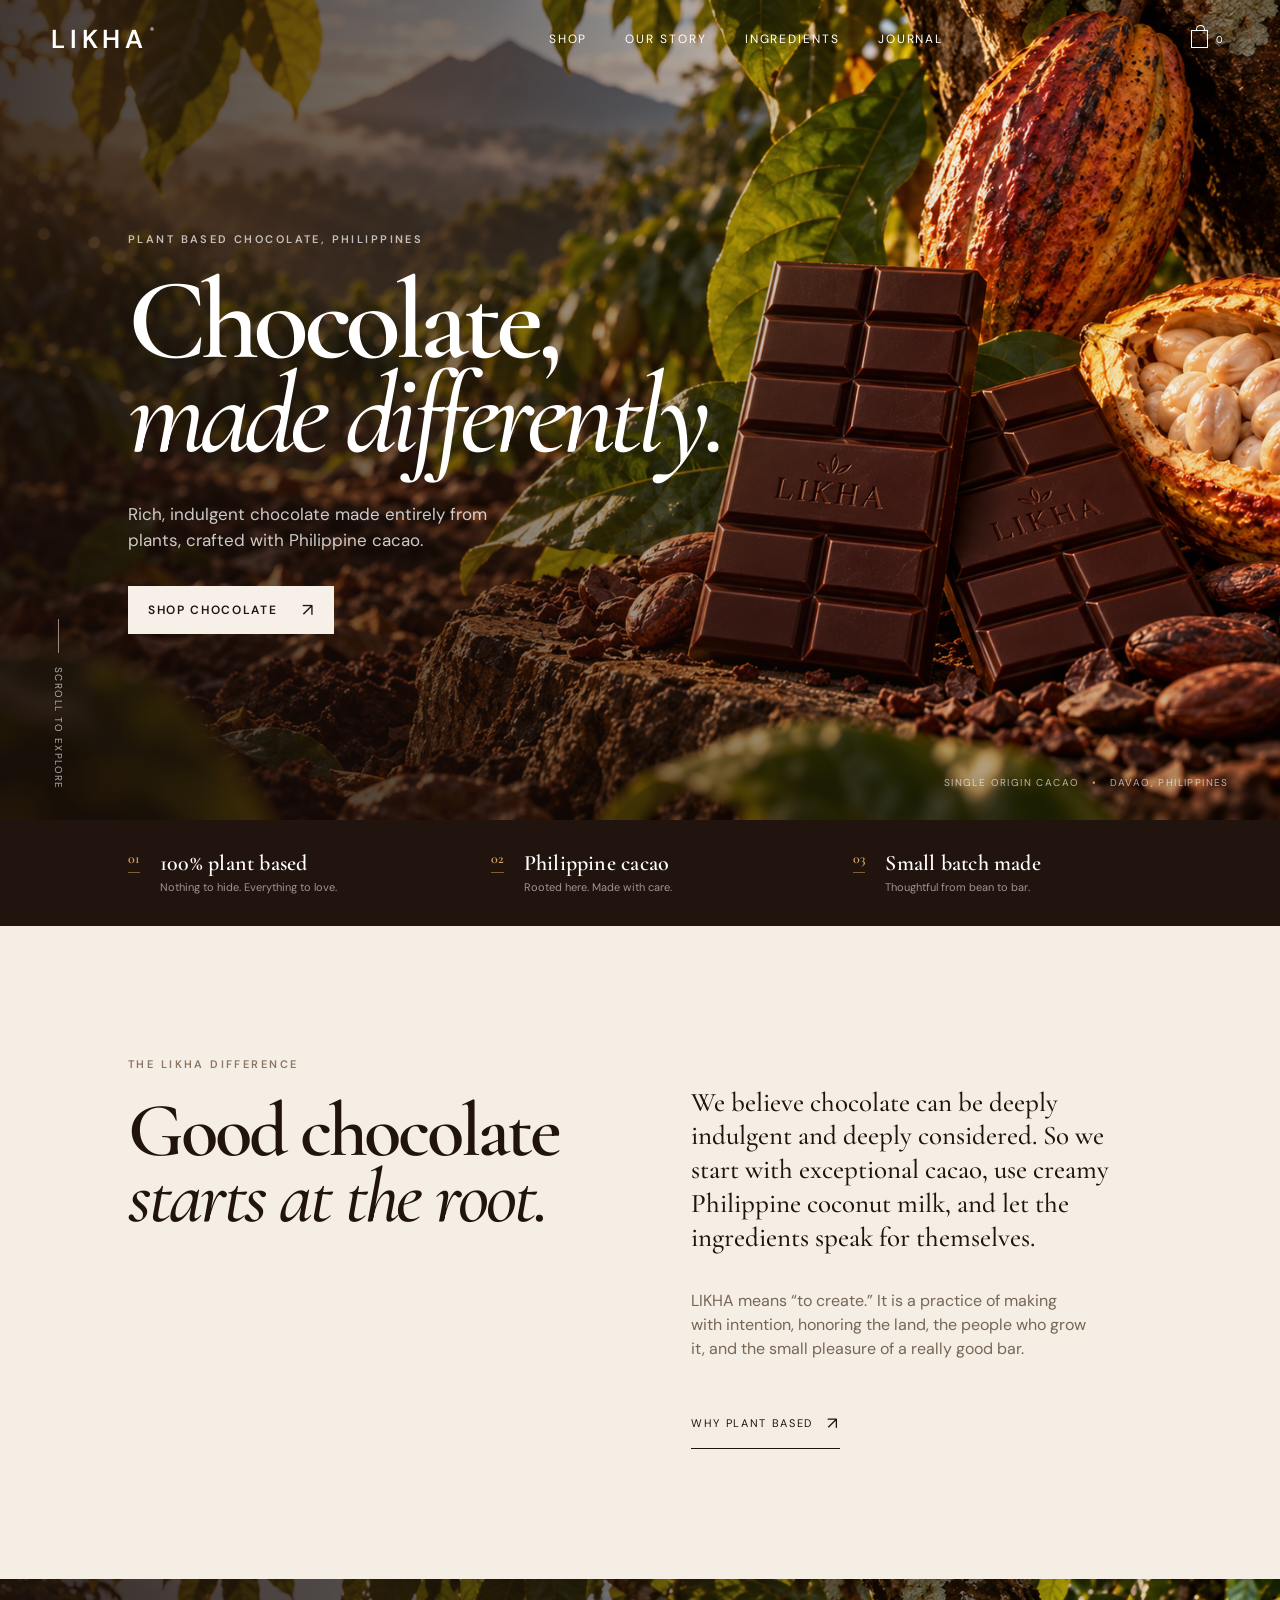
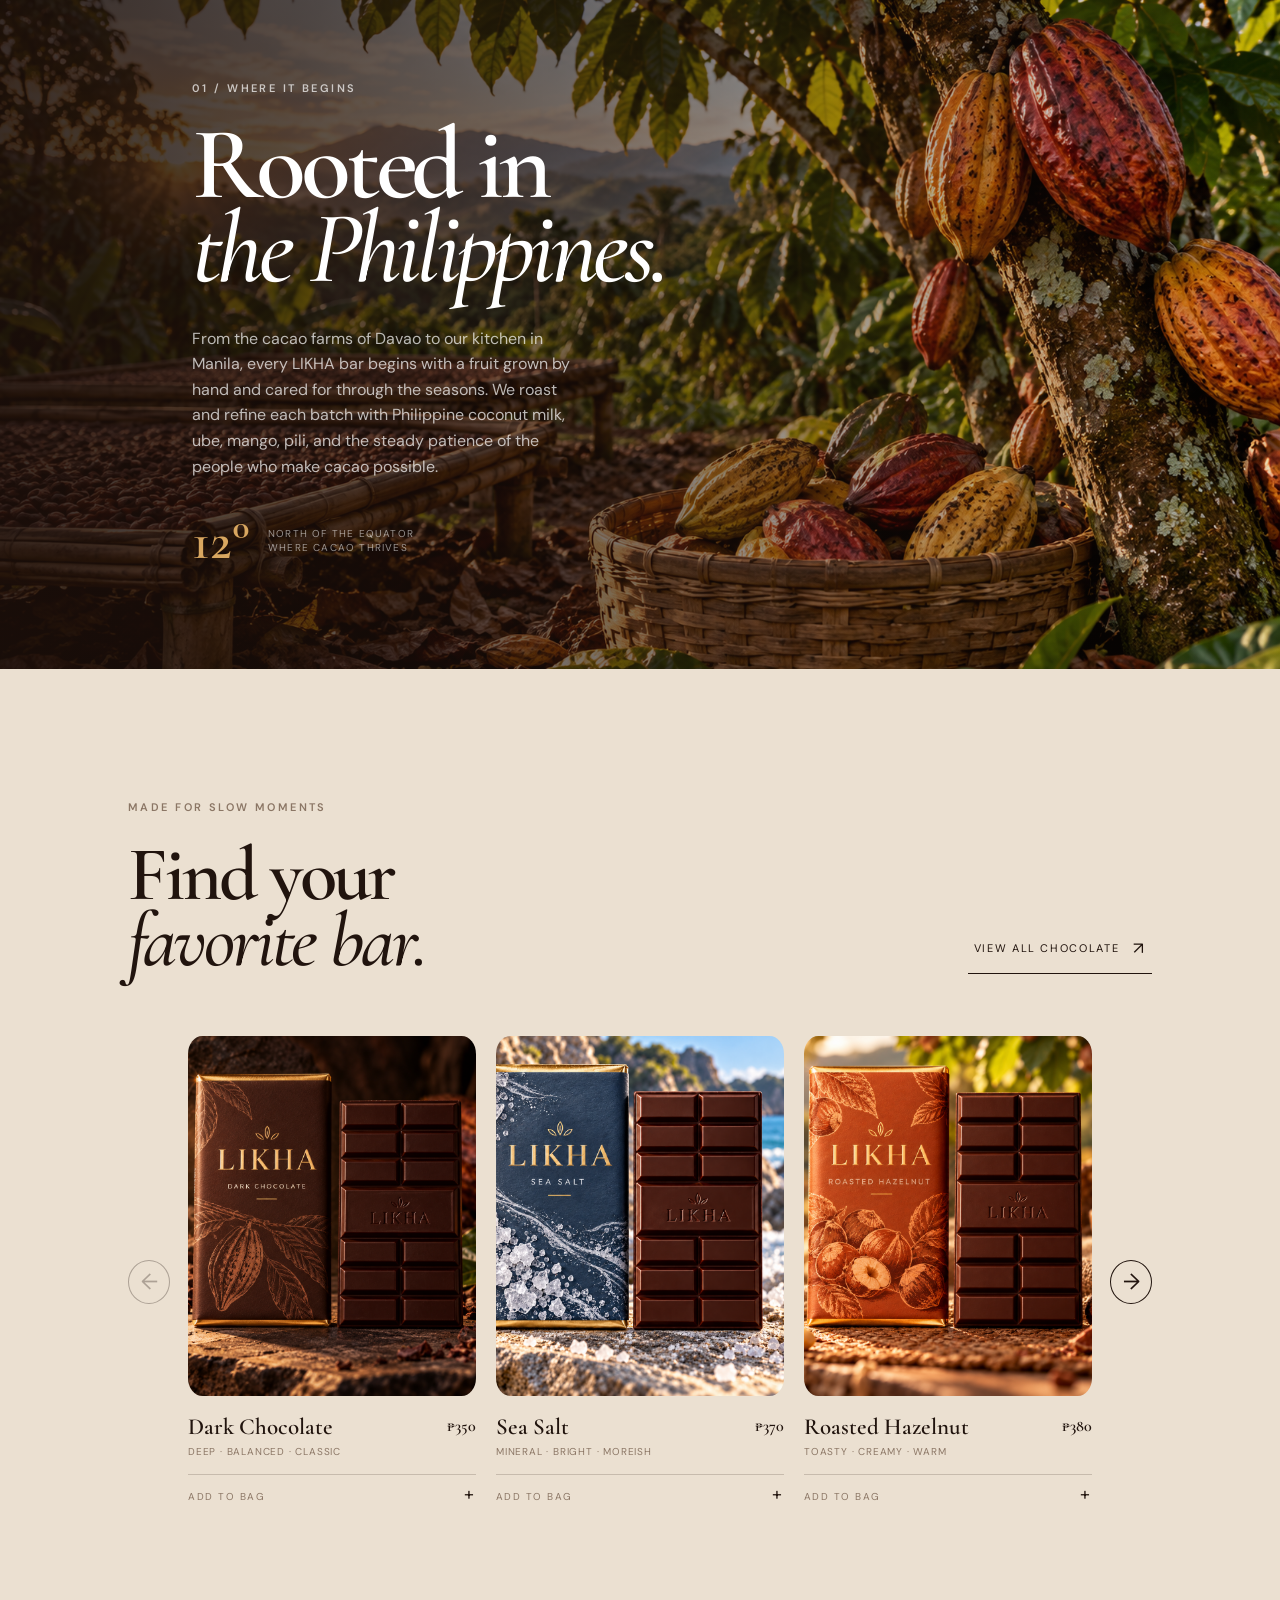
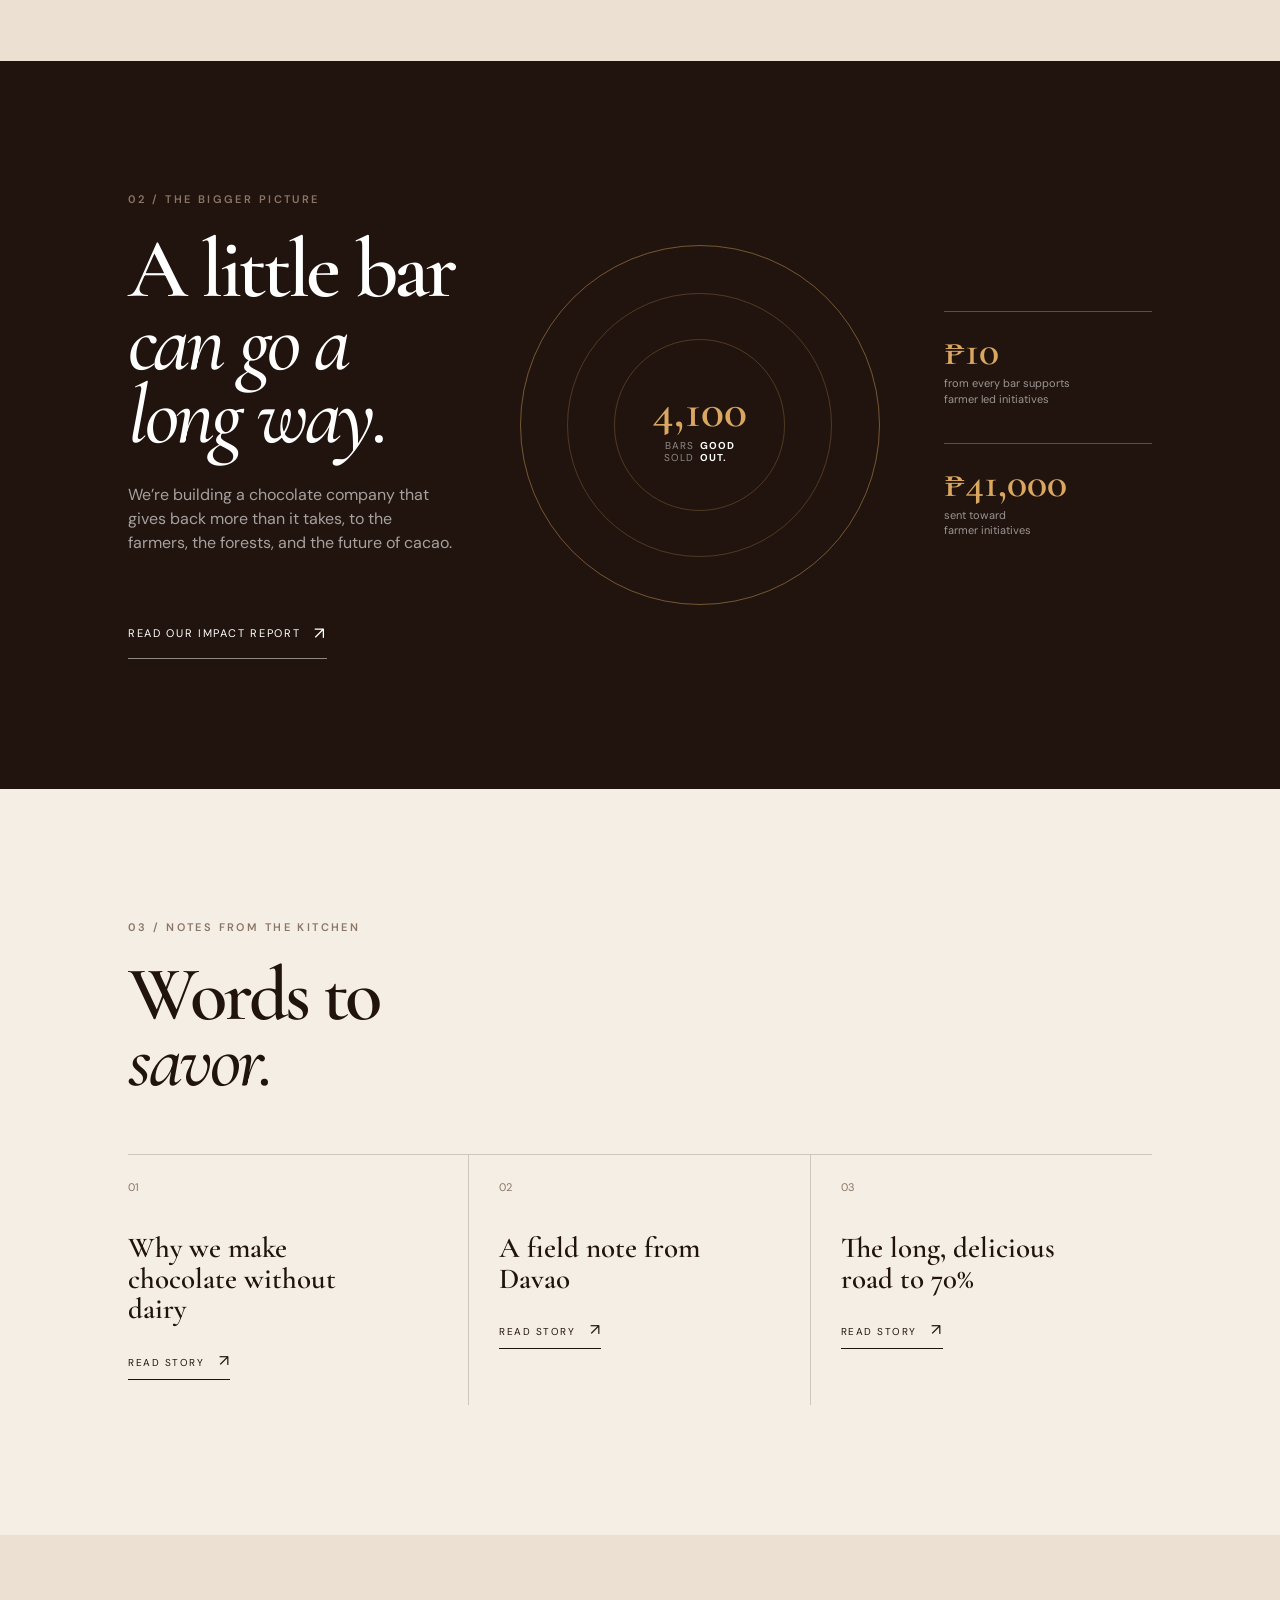
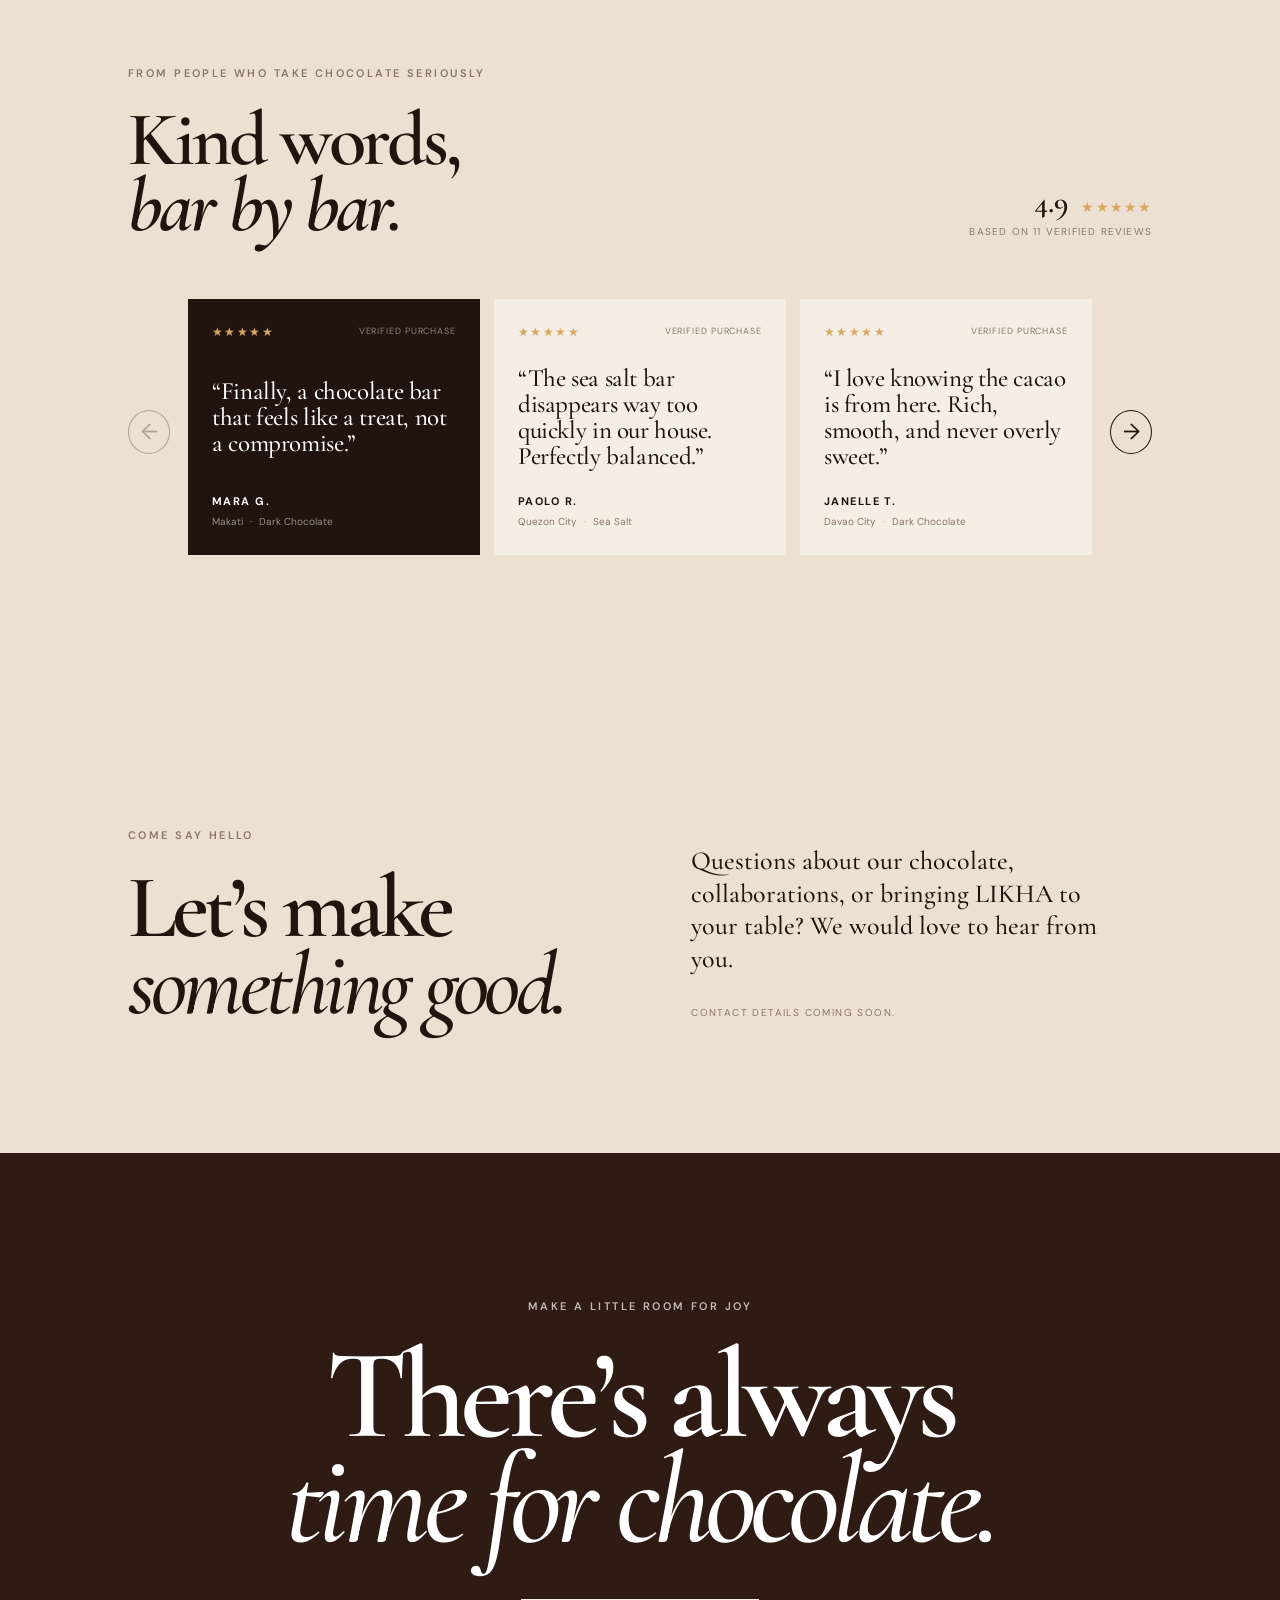
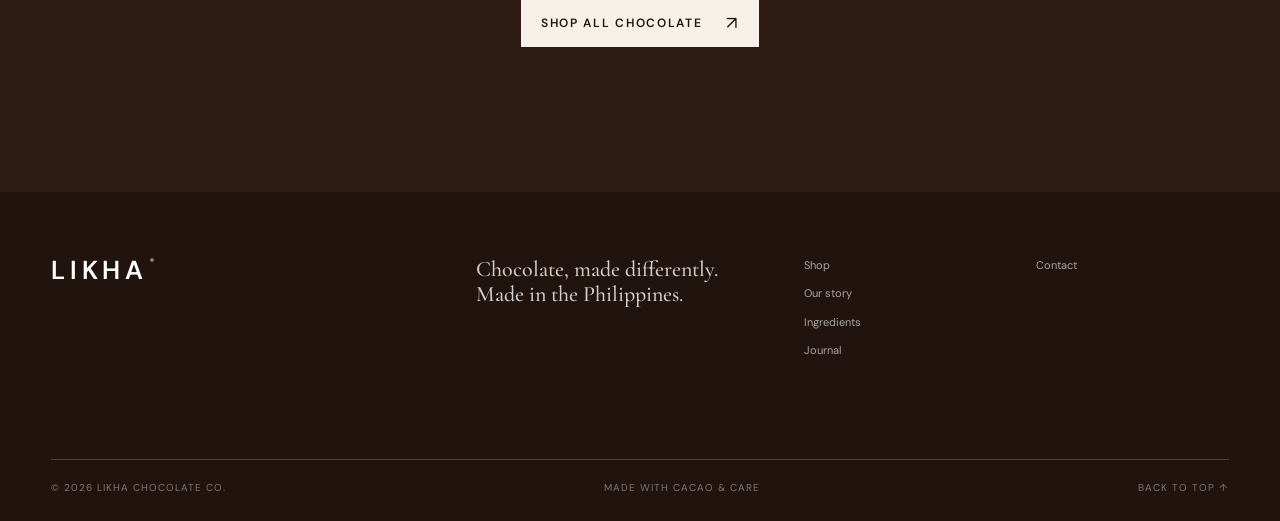
==== index.html @ ca3ab66e "Polish responsive mobile sections" ====
<!doctype html>
<html lang="en">
  <head>
    <meta charset="UTF-8" />
    <meta name="viewport" content="width=device-width, initial-scale=1.0" />
    <meta name="theme-color" content="#1f120d" />
    <meta name="description" content="LIKHA makes plant based chocolate with Philippine cacao." />
    <title>LIKHA, Chocolate made differently.</title>
    <link rel="icon" type="image/svg+xml" href="data:image/svg+xml,%3Csvg xmlns='http://www.w3.org/2000/svg' viewBox='0 0 32 32'%3E%3Crect width='32' height='32' rx='16' fill='%2321140e'/%3E%3Cpath d='M9 9h14v14H9z' fill='%23e4b46d' transform='rotate(45 16 16)'/%3E%3C/svg%3E" />
    <link rel="preconnect" href="https://fonts.googleapis.com" />
    <link rel="preconnect" href="https://fonts.gstatic.com" crossorigin />
    <link href="https://fonts.googleapis.com/css2?family=Cormorant+Garamond:wght@500;600;700&family=DM+Sans:wght@400;500;600&display=swap" rel="stylesheet" />
    <link rel="stylesheet" href="styles.css?v=20261010-origin-flex" />
  </head>
  <body>
    <header class="site-header" id="top">
      <a class="wordmark" href="#top" aria-label="LIKHA home">LIKHA<span>®</span></a>
      <nav class="desktop-nav" aria-label="Primary navigation">
        <a href="#shop">Shop</a>
        <a href="#story">Our Story</a>
        <a href="#ingredients">Ingredients</a>
        <a href="#journal">Journal</a>
      </nav>
      <div class="header-actions">
        <button class="icon-button" aria-label="Open bag" id="bagButton"><span class="bag-icon"></span><small id="bagCount">0</small></button>
        <button class="menu-button" aria-label="Open menu" aria-expanded="false" id="menuButton"><i></i><i></i></button>
      </div>
      <nav class="mobile-nav" id="mobileNav" aria-label="Mobile navigation">
        <a href="#shop">Shop</a><a href="#story">Our Story</a><a href="#ingredients">Ingredients</a><a href="#journal">Journal</a>
      </nav>
    </header>

    <main>
      <section class="hero">
        <div class="hero-image" role="img" aria-label="A Philippine cacao grove with ripe cacao pods, beans, and embossed LIKHA chocolate bars"></div>
        <div class="hero-scrim"></div>
        <div class="hero-content">
          <p class="eyebrow light">Plant based chocolate, Philippines</p>
          <h1>Chocolate,<br /><em>made differently.</em></h1>
          <p class="hero-copy">Rich, indulgent chocolate made entirely from plants, crafted with Philippine cacao.</p>
          <a class="button button-light" href="#shop">Shop chocolate <b>↗</b></a>
        </div>
        <div class="hero-caption">Single origin cacao <span>•</span> Davao, Philippines</div>
        <a class="scroll-cue" href="#values"><span></span> Scroll to explore</a>
      </section>

      <section class="values" id="values">
        <div class="value-item"><span class="value-number">01</span><div><strong>100% plant based</strong><small>Nothing to hide. Everything to love.</small></div></div>
        <div class="value-item"><span class="value-number">02</span><div><strong>Philippine cacao</strong><small>Rooted here. Made with care.</small></div></div>
        <div class="value-item"><span class="value-number">03</span><div><strong>Small batch made</strong><small>Thoughtful from bean to bar.</small></div></div>
      </section>

      <section class="story section-pad" id="story">
        <div class="story-intro">
          <p class="eyebrow">The LIKHA difference</p>
          <h2><span class="headline-line">Good chocolate</span><br /><em>starts at the<br class="mobile-break" /> root.</em></h2>
        </div>
        <div class="story-body">
          <p class="large-copy">We believe chocolate can be deeply indulgent and deeply considered. So we start with exceptional cacao, use creamy Philippine coconut milk, and let the ingredients speak for themselves.</p>
          <p>LIKHA means “to create.” It is a practice of making with intention, honoring the land, the people who grow it, and the small pleasure of a really good bar.</p>
          <a class="text-link" href="plant-based.html">Why plant based <span>↗</span></a>
        </div>
      </section>

      <section class="origin" id="ingredients">
        <div class="origin-image" role="img" aria-label="Cacao trees, ripe pods, drying beans, and woven harvest baskets in a Philippine farm"></div>
        <div class="origin-copy">
          <p class="eyebrow light">01 / Where it begins</p>
          <h2><span class="origin-line">Rooted in</span><span class="origin-line"><em>the Philippines.</em></span></h2>
          <p>From the cacao farms of Davao to our kitchen in Manila, every LIKHA bar begins with a fruit grown by hand and cared for through the seasons. We roast and refine each batch with Philippine coconut milk, ube, mango, pili, and the steady patience of the people who make cacao possible.</p>
          <div class="origin-stat"><strong>12°</strong><span>north of the equator<br />where cacao thrives</span></div>
        </div>
      </section>

      <section class="shop section-pad" id="shop">
        <div class="section-heading"><div><p class="eyebrow">Made for slow moments</p><h2>Find your<br /><em>favorite bar.</em></h2></div><button class="text-link view-all-button" id="viewAllChocolate" type="button" aria-expanded="false">View all chocolate <span>↗</span></button></div>
        <div class="product-carousel"><button class="product-arrow product-prev" aria-label="Previous chocolate products">←</button><div class="product-window"><div class="products">
          <article class="product-card" data-name="Dark Chocolate">
            <div class="product-art art-dark"><span>70%</span><i></i></div><div class="product-meta"><div><h3>Dark Chocolate</h3><p>Deep · Balanced · Classic</p></div><strong>₱350</strong></div><button class="add-button">Add to bag <span>+</span></button>
          </article>
          <article class="product-card" data-name="Sea Salt">
            <div class="product-art art-salt"><span>70%</span><i></i></div><div class="product-meta"><div><h3>Sea Salt</h3><p>Mineral · Bright · Moreish</p></div><strong>₱370</strong></div><button class="add-button">Add to bag <span>+</span></button>
          </article>
          <article class="product-card" data-name="Roasted Hazelnut">
            <div class="product-art art-hazelnut"><span>55%</span><i></i></div><div class="product-meta"><div><h3>Roasted Hazelnut</h3><p>Toasty · Creamy · Warm</p></div><strong>₱380</strong></div><button class="add-button">Add to bag <span>+</span></button>
          </article>
          <article class="product-card" data-name="Calamansi">
            <div class="product-art art-calamansi"><span>60%</span><i></i></div><div class="product-meta"><div><h3>Calamansi</h3><p>Citrus · Fragrant · Bright</p></div><strong>₱360</strong></div><button class="add-button">Add to bag <span>+</span></button>
          </article>
          <article class="product-card" data-name="Ube">
            <div class="product-art art-ube"><span>55%</span><i></i></div><div class="product-meta"><div><h3>Ube</h3><p>Velvety · Toasty · Floral</p></div><strong>₱390</strong></div><button class="add-button">Add to bag <span>+</span></button>
          </article>
          <article class="product-card" data-name="Mango">
            <div class="product-art art-mango"><span>55%</span><i></i></div><div class="product-meta"><div><h3>Mango</h3><p>Sunlit · Creamy · Tropical</p></div><strong>₱380</strong></div><button class="add-button">Add to bag <span>+</span></button>
          </article>
          <article class="product-card" data-name="Pili Coconut Milk">
            <div class="product-art art-pili"><span>60%</span><i></i></div><div class="product-meta"><div><h3>Pili Coconut Milk</h3><p>Nutty · Silky · Deep</p></div><strong>₱390</strong></div><button class="add-button">Add to bag <span>+</span></button>
          </article>
          <article class="product-card" data-name="Barako">
            <div class="product-art art-barako"><span>60%</span><i></i></div><div class="product-meta"><div><h3>Barako</h3><p>Bold · Roasted · Aromatic</p></div><strong>₱400</strong></div><button class="add-button">Add to bag <span>+</span></button>
          </article>
            <article class="product-card gift-card" data-name="LIKHA Gift Box">
            <div class="product-art art-gift-box"><span>5 bars</span><i></i></div><div class="product-meta"><div><h3>LIKHA Gift Box</h3><p>All five flavors · Gift ready</p></div><strong>₱1,750</strong></div><button class="add-button">Add to bag <span>+</span></button>
          </article>
        </div></div><button class="product-arrow product-next" aria-label="Next chocolate products">→</button></div>
      </section>

      <section class="impact section-pad">
        <div class="impact-copy"><p class="eyebrow">02 / The bigger picture</p><h2>A little bar<br /><em>can go a long way.</em></h2><p>We’re building a chocolate company that gives back more than it takes, to the farmers, the forests, and the future of cacao.</p><a class="text-link" href="impact.html">Read our impact report <span>↗</span></a></div>
        <div class="impact-ring"><div class="ring-inner"><strong data-bars-sold>0</strong><span>bars<br />sold</span><b>good<br />out.</b></div></div>
        <div class="impact-notes"><div><strong>₱10</strong><span>from every bar supports<br />farmer led initiatives</span></div><div><strong data-farmer-impact>₱0</strong><span>sent toward<br />farmer initiatives</span></div></div>
      </section>

      <section class="journal section-pad" id="journal">
        <div class="section-heading"><div><p class="eyebrow">03 / Notes from the kitchen</p><h2>Words to<br /><em>savor.</em></h2></div></div>
        <div class="journal-carousel"><button class="journal-arrow journal-prev" id="journalPrev" aria-label="Previous journal stories">←</button><div class="journal-window"><div class="journal-grid"><article><p class="journal-number">01</p><h3>Why we make chocolate without dairy</h3><a href="#journal" class="journal-link" data-story="dairy">Read story <span>↗</span></a></article><article><p class="journal-number">02</p><h3>A field note from Davao</h3><a href="#journal" class="journal-link" data-story="davao">Read story <span>↗</span></a></article><article><p class="journal-number">03</p><h3>The long, delicious road to 70%</h3><a href="#journal" class="journal-link" data-story="cacao">Read story <span>↗</span></a></article></div></div><button class="journal-arrow journal-next" id="journalNext" aria-label="Next journal stories">→</button></div>
      </section>

      <section class="reviews section-pad" id="reviews"><div class="reviews-heading"><div><p class="eyebrow">From people who take chocolate seriously</p><h2>Kind words,<br /><em>bar by bar.</em></h2></div><div class="review-summary"><strong>4.9 <span>★★★★★</span></strong><small>Based on 11 verified reviews</small></div></div><div class="review-carousel"><button class="review-arrow review-prev" aria-label="Previous customer reviews">←</button><div class="review-window"><div class="review-grid">
        <article class="review-card featured"><div class="review-top"><span class="review-stars">★★★★★</span><span class="review-verified">Verified purchase</span></div><blockquote>“Finally, a chocolate bar that feels like a treat, not a compromise.”</blockquote><div class="review-info"><strong>Mara G.</strong><span>Makati <i>·</i> Dark Chocolate</span></div></article>
        <article class="review-card"><div class="review-top"><span class="review-stars">★★★★★</span><span class="review-verified">Verified purchase</span></div><blockquote>“The sea salt bar disappears way too quickly in our house. Perfectly balanced.”</blockquote><div class="review-info"><strong>Paolo R.</strong><span>Quezon City <i>·</i> Sea Salt</span></div></article>
        <article class="review-card"><div class="review-top"><span class="review-stars">★★★★★</span><span class="review-verified">Verified purchase</span></div><blockquote>“I love knowing the cacao is from here. Rich, smooth, and never overly sweet.”</blockquote><div class="review-info"><strong>Janelle T.</strong><span>Davao City <i>·</i> Dark Chocolate</span></div></article>
        <article class="review-card"><div class="review-top"><span class="review-stars">★★★★★</span><span class="review-verified">Verified purchase</span></div><blockquote>“The calamansi is such a bright surprise. It tastes like the Philippines in one bite.”</blockquote><div class="review-info"><strong>Bea L.</strong><span>Cebu City <i>·</i> Calamansi</span></div></article>
        <article class="review-card"><div class="review-top"><span class="review-stars">★★★★★</span><span class="review-verified">Verified purchase</span></div><blockquote>“My go-to afternoon square. It has the depth of dark chocolate without the bitterness.”</blockquote><div class="review-info"><strong>Anton V.</strong><span>Pasig <i>·</i> Roasted Hazelnut</span></div></article>
        <article class="review-card"><div class="review-top"><span class="review-stars">★★★★★</span><span class="review-verified">Verified purchase</span></div><blockquote>“Beautiful packaging, thoughtful ingredients, and genuinely excellent chocolate.”</blockquote><div class="review-info"><strong>Sam C.</strong><span>Taguig <i>·</i> Sea Salt</span></div></article>
        <article class="review-card"><div class="review-top"><span class="review-stars">★★★★★</span><span class="review-verified">Verified purchase</span></div><blockquote>“I bought a box for gifts and kept three bars for myself. No regrets.”</blockquote><div class="review-info"><strong>Bianca M.</strong><span>Manila <i>·</i> Calamansi</span></div></article>
        <article class="review-card"><div class="review-top"><span class="review-stars">★★★★★</span><span class="review-verified">Verified purchase</span></div><blockquote>“The hazelnut bar is creamy and toasty in exactly the right way. A new favorite.”</blockquote><div class="review-info"><strong>Rafael D.</strong><span>Alabang <i>·</i> Roasted Hazelnut</span></div></article>
        <article class="review-card"><div class="review-top"><span class="review-stars">★★★★★</span><span class="review-verified">Verified purchase</span></div><blockquote>“You can taste the quality from the first snap. LIKHA makes plant based feel luxurious.”</blockquote><div class="review-info"><strong>Nicole F.</strong><span>San Juan <i>·</i> Dark Chocolate</span></div></article>
        <article class="review-card"><div class="review-top"><span class="review-stars">★★★★★</span><span class="review-verified">Verified purchase</span></div><blockquote>“A thoughtful local brand with a bar I’m happy to bring to every dinner.”</blockquote><div class="review-info"><strong>Carlo E.</strong><span>Pasay <i>·</i> Sea Salt</span></div></article>
        <article class="review-card"><div class="review-top"><span class="review-stars">★★★★★</span><span class="review-verified">Verified purchase</span></div><blockquote>“Bright, not sugary, and beautifully made. The calamansi bar is magic.”</blockquote><div class="review-info"><strong>Isla K.</strong><span>Antipolo <i>·</i> Calamansi</span></div></article>
      </div></div><button class="review-arrow review-next" aria-label="Next customer reviews">→</button></div></section>
      <section class="contact section-pad" id="contact"><div class="contact-copy"><p class="eyebrow">Come say hello</p><h2>Let’s make<br /><em>something good.</em></h2></div><div class="contact-body"><p>Questions about our chocolate, collaborations, or bringing LIKHA to your table? We would love to hear from you.</p><span class="contact-note">Contact details coming soon.</span></div></section>
      <section class="final-cta"><p class="eyebrow light">Make a little room for joy</p><h2>There’s always<br /><em>time for chocolate.</em></h2><a class="button button-light" href="#shop">Shop all chocolate <b>↗</b></a></section>
    </main>

    <footer class="site-footer"><div class="footer-top"><a class="wordmark" href="#top">LIKHA<span>®</span></a><p>Chocolate, made differently.<br />Made in the Philippines.</p><div class="footer-links"><a href="#shop">Shop</a><a href="#story">Our story</a><a href="#ingredients">Ingredients</a><a href="#journal">Journal</a></div><div class="footer-links"><a href="#contact">Contact</a></div></div><div class="footer-bottom"><span>© <span id="year"></span> LIKHA Chocolate Co.</span><span>Made with cacao & care</span><a href="#top">Back to top ↑</a></div></footer>
    <dialog class="product-dialog" id="productDialog" aria-labelledby="dialogTitle">
      <button class="dialog-close" id="dialogClose" type="button" aria-label="Close product details">×</button>
      <div class="dialog-layout">
        <div class="dialog-image" id="dialogImage" aria-label="Product photograph"></div>
        <div class="dialog-copy">
          <p class="eyebrow" id="dialogEyebrow">Made in the Philippines</p>
          <h2 id="dialogTitle">Dark Chocolate</h2>
          <p class="dialog-description" id="dialogDescription"></p>
          <div class="dialog-facts">
            <div><span>Ingredients</span><strong id="dialogIngredients"></strong></div>
            <div><span>Sourced from</span><strong id="dialogSource"></strong></div>
            <div><span>Format</span><strong id="dialogFormat"></strong></div>
          </div>
          <div class="dialog-story"><p class="eyebrow">The story in this bar</p><p id="dialogStory"></p></div>
          <p class="dialog-note" id="dialogNote"></p>
          <div class="dialog-actions"><strong id="dialogPrice"></strong><button class="button button-dark dialog-add" id="dialogAdd" type="button">Add to bag <b>+</b></button></div>
        </div>
      </div>
    </dialog>
    <dialog class="gift-dialog" id="giftDialog" aria-labelledby="giftDialogTitle">
      <button class="dialog-close" id="giftDialogClose" type="button" aria-label="Close gift box selection">×</button>
      <div class="gift-dialog-copy">
        <p class="eyebrow">Make it yours</p>
        <h2 id="giftDialogTitle">Choose your five flavours.</h2>
        <p class="gift-dialog-intro">Build a gift box that feels personal. Pick any five bars from the collection. Repeats are welcome.</p>
        <div class="flavour-picks" id="flavourPicks">
          <label><span>Bar 1</span><select aria-label="Gift box bar 1"></select></label>
          <label><span>Bar 2</span><select aria-label="Gift box bar 2"></select></label>
          <label><span>Bar 3</span><select aria-label="Gift box bar 3"></select></label>
          <label><span>Bar 4</span><select aria-label="Gift box bar 4"></select></label>
          <label><span>Bar 5</span><select aria-label="Gift box bar 5"></select></label>
        </div>
        <div class="gift-dialog-actions"><strong>₱1,750</strong><button class="button button-dark" id="giftDialogAdd" type="button">Add box to bag <b>+</b></button></div>
      </div>
    </dialog>
    <dialog class="journal-dialog" id="journalDialog" aria-labelledby="journalDialogTitle">
      <button class="dialog-close" id="journalDialogClose" type="button" aria-label="Close journal story">×</button>
      <div class="journal-dialog-copy">
        <p class="eyebrow">Notes from the kitchen</p>
        <h2 id="journalDialogTitle"></h2>
        <p id="journalDialogBody"></p>
      </div>
    </dialog>
    <dialog class="cart-dialog" id="cartDialog" aria-labelledby="cartDialogTitle">
      <button class="dialog-close" id="cartDialogClose" type="button" aria-label="Close shopping bag">×</button>
      <div class="cart-dialog-copy">
        <p class="eyebrow">Your selections</p>
        <h2 id="cartDialogTitle">Your collection.</h2>
        <div class="cart-items" id="cartItems"></div>
        <div class="cart-empty" id="cartEmpty">Your bag is waiting for chocolate.</div>
        <div class="cart-summary"><span>Items</span><strong id="cartSubtotal">₱0</strong></div>
        <button class="button button-dark cart-checkout" id="cartCheckout" type="button">Checkout <b>↗</b></button>
      </div>
    </dialog>
    <div class="toast" id="toast" role="status" aria-live="polite"></div>
    <script src="script.js?v=20261010-journal"></script>
    <script src="impact-counter.js"></script>
  </body>
</html>
---- styles.css ----
@import url('https://fonts.googleapis.com/css2?family=Cormorant+Garamond:wght@500;600;700&family=DM+Sans:wght@400;500;600&display=swap');
:root{--cacao:#21140e;--cacao-2:#2e1b13;--cream:#f4eee5;--paper:#ebe0d1;--ink:#21140e;--muted:#8b7665;--gold:#d9a760;--line:rgba(33,20,14,.18);--serif:'Cormorant Garamond',Georgia,serif;--sans:'DM Sans',Arial,sans-serif}*{box-sizing:border-box}html{scroll-behavior:smooth}body{margin:0;background:var(--cream);color:var(--ink);font-family:var(--sans);font-size:16px;line-height:1.5}a{color:inherit;text-decoration:none}button{font:inherit;color:inherit;border:0;background:none;cursor:pointer} .site-header{height:78px;position:absolute;z-index:5;top:0;left:0;width:100%;padding:0 4vw;display:flex;align-items:center;justify-content:space-between;color:#fff}.wordmark{font:600 26px/1 var(--sans);letter-spacing:.18em}.wordmark span{font-size:8px;vertical-align:top;margin-left:2px;letter-spacing:0}.desktop-nav{display:flex;gap:38px;margin-left:12vw;font-size:12px;text-transform:uppercase;letter-spacing:.16em}.desktop-nav a,.footer-links a{transition:opacity .2s}.desktop-nav a:hover,.footer-links a:hover{opacity:.55}.header-actions{display:flex;align-items:center;gap:22px}.icon-button{display:flex;align-items:center;gap:8px;color:#fff}.bag-icon{width:17px;height:18px;border:1px solid currentColor;display:inline-block;position:relative}.bag-icon:before{content:'';position:absolute;width:7px;height:5px;border:1px solid currentColor;border-bottom:0;border-radius:6px 6px 0 0;top:-6px;left:4px}.icon-button small{font-size:10px}.menu-button,.mobile-nav{display:none}.hero{height:min(820px,100vh);min-height:680px;position:relative;display:flex;align-items:center;color:#fff;overflow:hidden}.hero-image,.origin-image{position:absolute;inset:0;background-image:url('./assets/likha-hero.png');background-size:cover;background-position:center}.hero-scrim{position:absolute;inset:0;background:linear-gradient(90deg,rgba(24,13,9,.82) 0%,rgba(24,13,9,.55) 38%,rgba(24,13,9,.05) 75%),linear-gradient(0deg,rgba(16,7,4,.35),transparent 30%)}.hero-content{position:relative;margin-left:10vw;margin-top:5vh;max-width:620px}.eyebrow{font-size:11px;text-transform:uppercase;letter-spacing:.22em;font-weight:600;color:var(--muted);margin:0 0 26px}.eyebrow.light{color:rgba(255,255,255,.7)}.eyebrow span{display:inline-block;width:26px;border-top:1px solid currentColor;margin:0 10px 3px}.hero h1,.origin h2,.final-cta h2{font:600 clamp(72px,9vw,142px)/.82 var(--serif);letter-spacing:-.05em;margin:0}.hero h1 em,.origin h2 em,.story h2 em,.shop h2 em,.impact h2 em,.journal h2 em,.final-cta h2 em{font-weight:500}.hero-copy{font-size:17px;max-width:365px;color:rgba(255,255,255,.78);margin:38px 0 32px;line-height:1.55}.button{display:inline-flex;align-items:center;gap:24px;padding:15px 20px;font-size:12px;font-weight:600;text-transform:uppercase;letter-spacing:.14em;transition:transform .2s,background .2s}.button:hover{transform:translateY(-2px)}.button b{font-size:18px;font-weight:400;line-height:0}.button-light{background:#f7f0e8;color:var(--ink)}.hero-caption,.scroll-cue{position:absolute;bottom:30px;font-size:10px;text-transform:uppercase;letter-spacing:.14em;color:rgba(255,255,255,.65)}.hero-caption{right:4vw}.hero-caption span{margin:0 8px;color:var(--gold)}.scroll-cue{left:4vw;writing-mode:vertical-rl;display:flex;gap:14px;align-items:center}.scroll-cue span{height:34px;border-left:1px solid rgba(255,255,255,.5)}.values{background:var(--cacao);color:#fff;display:grid;grid-template-columns:repeat(3,1fr);padding:30px 10vw;gap:5vw}.value-item{display:flex;gap:20px;align-items:flex-start}.value-number{font:600 14px var(--serif);color:var(--gold);border-bottom:1px solid rgba(217,167,96,.5);padding-bottom:5px}.value-item strong{display:block;font:600 22px var(--serif);letter-spacing:.01em}.value-item small{display:block;font-size:11px;color:rgba(255,255,255,.55);margin-top:3px}.section-pad{padding:130px 10vw}.story{display:grid;grid-template-columns:1fr 1fr;gap:8vw}.story h2,.shop h2,.impact h2,.journal h2{font:600 clamp(56px,6vw,94px)/.86 var(--serif);letter-spacing:-.04em;margin:0}.story-body{max-width:490px;padding-top:30px}.large-copy{font:500 27px/1.25 var(--serif);margin:0 0 35px}.story-body>p:not(.large-copy){color:#786655;max-width:400px}.text-link{display:inline-flex;align-items:center;gap:14px;border-bottom:1px solid var(--ink);padding-bottom:7px;font-size:11px;text-transform:uppercase;letter-spacing:.15em;margin-top:28px}.text-link span{font-size:17px;line-height:0}.origin{height:690px;position:relative;color:#fff;display:flex;align-items:center}.origin-image{background-position:center 55%;}.origin:after{content:'';position:absolute;inset:0;background:linear-gradient(90deg,rgba(28,15,10,.87) 0%,rgba(28,15,10,.58) 48%,rgba(28,15,10,.08) 100%)}.origin-copy{position:relative;z-index:1;margin-left:15vw;max-width:475px}.origin h2{font-size:clamp(70px,8vw,122px)}.origin-copy>p:not(.eyebrow){color:rgba(255,255,255,.7);font-size:16px;line-height:1.6;margin:35px 0;max-width:390px}.origin-stat{display:flex;gap:18px;align-items:center}.origin-stat strong{font:600 54px var(--serif);color:var(--gold);line-height:1}.origin-stat span{font-size:10px;line-height:1.4;text-transform:uppercase;letter-spacing:.12em;color:rgba(255,255,255,.55)}.shop{background:var(--paper)}.section-heading{display:flex;justify-content:space-between;align-items:flex-end;margin-bottom:60px}.products{display:grid;grid-template-columns:repeat(4,1fr);gap:20px}.product-art{height:365px;position:relative;display:flex;align-items:center;justify-content:center;overflow:hidden}.product-art:before{content:'';width:66%;height:52%;background:linear-gradient(135deg,#3a1d12,#140b08);box-shadow:0 24px 35px rgba(26,12,6,.35);transform:rotate(-12deg);position:absolute;transition:transform .5s}.product-card:hover .product-art:before{transform:rotate(-7deg) scale(1.04)}.product-art:after{content:'LIKHA';position:absolute;font:600 18px var(--sans);letter-spacing:.18em;transform:rotate(-12deg);color:#d7a35b}.product-art span{position:absolute;z-index:1;color:#d7a35b;font:500 13px var(--sans);letter-spacing:.1em;transform:rotate(-12deg) translateY(22px)}.product-art i{position:absolute;width:80%;height:75%;border:1px solid rgba(255,255,255,.08);transform:rotate(24deg);border-radius:50%}.art-dark{background:#d4bda1}.art-salt{background:#c8c0b1}.art-salt:before{background:linear-gradient(135deg,#51301c,#1d100b)}.art-hazelnut{background:#b9865d}.art-hazelnut:before{background:linear-gradient(135deg,#5b321c,#1f100b)}.art-calamansi{background:#c2a15e}.art-calamansi:before{background:linear-gradient(135deg,#59301a,#21100b)}.product-meta{display:flex;justify-content:space-between;gap:12px;padding:17px 0 12px;border-bottom:1px solid var(--line)}.product-meta h3{font:600 23px var(--serif);margin:0}.product-meta p{font-size:10px;color:var(--muted);text-transform:uppercase;letter-spacing:.08em;margin:3px 0}.product-meta>strong{font:600 16px var(--serif);padding-top:3px}.add-button{width:100%;text-align:left;font-size:10px;text-transform:uppercase;letter-spacing:.15em;padding:14px 0;color:var(--muted);display:flex;justify-content:space-between}.add-button span{font-size:18px;line-height:10px;color:var(--ink)}.impact{background:var(--cacao);color:#fff;display:grid;grid-template-columns:1.1fr .9fr .7fr;align-items:center;gap:5vw}.impact h2{font-size:clamp(58px,6.6vw,96px)}.impact-copy>p:not(.eyebrow){color:rgba(255,255,255,.6);max-width:330px;margin:32px 0}.impact-copy .text-link{border-color:rgba(255,255,255,.5)}.impact-ring{width:min(29vw,360px);height:min(29vw,360px);border:1px solid rgba(217,167,96,.45);border-radius:50%;display:grid;place-items:center;position:relative}.impact-ring:before,.impact-ring:after{content:'';position:absolute;border:1px solid rgba(217,167,96,.25);border-radius:50%;inset:13%;}.impact-ring:after{inset:26%}.ring-inner{text-align:center;z-index:1}.ring-inner strong{display:block;color:var(--gold);font:600 48px var(--serif)}.ring-inner span,.ring-inner b{display:inline-block;text-transform:uppercase;font-size:10px;letter-spacing:.12em;line-height:1.2}.ring-inner span{color:rgba(255,255,255,.5);text-align:right;margin-right:5px}.ring-inner b{color:#fff;text-align:left}.impact-notes{display:flex;flex-direction:column;gap:36px}.impact-notes div{border-top:1px solid rgba(255,255,255,.25);padding-top:13px}.impact-notes strong{display:block;color:var(--gold);font:600 42px var(--serif)}.impact-notes span{display:block;color:rgba(255,255,255,.55);font-size:11px;line-height:1.4}.journal{background:var(--cream)}.journal-grid{display:grid;grid-template-columns:repeat(3,1fr);border-top:1px solid var(--line)}.journal-grid article{padding:24px 30px 25px 0;border-right:1px solid var(--line);min-height:190px}.journal-grid article+article{padding-left:30px}.journal-grid article:last-child{border:0}.journal-number{font-size:11px;color:var(--muted);margin:0 0 38px}.journal-grid h3{font:600 29px/1.05 var(--serif);max-width:230px;margin:0}.journal-grid a{display:inline-block;margin-top:24px;font-size:10px;text-transform:uppercase;letter-spacing:.15em;border-bottom:1px solid var(--ink);padding-bottom:6px}.journal-grid a span{font-size:16px;margin-left:10px}.testimonial{background:var(--paper);text-align:center;padding:115px 20px 100px;position:relative}.quote-mark{font:600 95px/.5 var(--serif);color:var(--gold);height:52px}.testimonial blockquote{font:500 clamp(35px,4.5vw,64px)/.95 var(--serif);max-width:830px;margin:0 auto 28px;letter-spacing:-.03em}.testimonial p{font-size:11px;text-transform:uppercase;letter-spacing:.16em;color:var(--muted)}.quote-dots{display:flex;justify-content:center;gap:8px;margin-top:38px}.quote-dots span{width:5px;height:5px;border:1px solid var(--muted);border-radius:50%}.quote-dots .active{background:var(--ink);border-color:var(--ink)}.final-cta{background:var(--cacao-2);color:#fff;text-align:center;padding:145px 20px}.final-cta h2{font-size:clamp(72px,10vw,148px);margin-bottom:45px}.final-cta .eyebrow{margin-bottom:29px}.site-footer{background:var(--cacao);color:#fff;padding:65px 4vw 26px}.footer-top{display:grid;grid-template-columns:2fr 1.5fr 1fr 1fr;gap:3vw;padding-bottom:100px}.footer-top .wordmark{align-self:start}.footer-top p{font:500 22px/1.15 var(--serif);margin:0;color:rgba(255,255,255,.8)}.footer-links{display:flex;flex-direction:column;gap:12px;font-size:11px;color:rgba(255,255,255,.62)}.footer-bottom{border-top:1px solid rgba(255,255,255,.2);padding-top:20px;display:flex;justify-content:space-between;font-size:10px;letter-spacing:.1em;text-transform:uppercase;color:rgba(255,255,255,.42)}.toast{position:fixed;z-index:10;bottom:25px;left:50%;transform:translate(-50%,20px);background:var(--cream);color:var(--ink);padding:14px 22px;font-size:12px;box-shadow:0 8px 30px rgba(0,0,0,.2);opacity:0;pointer-events:none;transition:all .3s}.toast.show{opacity:1;transform:translate(-50%,0)}
@media(max-width:900px){.desktop-nav{gap:18px;margin-left:0}.hero-content{margin-left:8vw}.values{padding:25px 6vw;gap:22px}.value-item{gap:10px}.value-item strong{font-size:18px}.section-pad{padding:90px 7vw}.story{gap:5vw}.products{grid-template-columns:repeat(2,1fr);gap:34px 18px}.product-art{height:330px}.impact{grid-template-columns:1fr 1fr}.impact-ring{width:34vw;height:34vw}.impact-notes{grid-column:1/-1;flex-direction:row}.impact-notes div{flex:1}.origin-copy{margin-left:9vw}}
@media(max-width:640px){.site-header{height:68px;padding:0 6vw}.desktop-nav{display:none}.menu-button{display:flex;flex-direction:column;gap:5px;padding:8px 0}.menu-button i{display:block;width:24px;border-top:1px solid currentColor}.mobile-nav{position:absolute;top:68px;left:0;width:100%;background:var(--cacao);padding:22px 6vw 28px;flex-direction:column;gap:18px;font-size:13px;text-transform:uppercase;letter-spacing:.12em;transform:translateY(-120%);transition:transform .35s;display:flex}.mobile-nav.open{transform:translateY(0)}.hero{min-height:650px;height:88vh}.hero-image{background-position:60% center}.hero-content{margin:6vh 7vw 0}.hero h1{font-size:70px}.hero-copy{font-size:15px;max-width:290px;margin:28px 0}.hero-caption{right:7vw;bottom:22px;font-size:8px}.scroll-cue{left:7vw;bottom:18px}.values{grid-template-columns:1fr;padding:27px 8vw;gap:20px}.value-item small{font-size:10px}.story{grid-template-columns:1fr;gap:5px}.story h2{font-size:67px}.story-body{padding-top:24px}.large-copy{font-size:26px}.origin{height:690px}.origin-image{background-position:62% center}.origin:after{background:linear-gradient(90deg,rgba(28,15,10,.88),rgba(28,15,10,.35))}.origin-copy{margin:0 9vw}.origin h2{font-size:74px}.origin-copy>p:not(.eyebrow){font-size:15px;margin:28px 0}.section-heading{align-items:flex-start;flex-direction:column;gap:25px;margin-bottom:40px}.shop h2,.impact h2,.journal h2{font-size:67px}.products{grid-template-columns:1fr 1fr;gap:28px 12px}.product-art{height:205px}.product-meta{display:block}.product-meta h3{font-size:20px}.product-meta>strong{display:block;margin-top:4px}.product-meta p{font-size:9px}.add-button{font-size:9px}.impact{grid-template-columns:1fr;gap:55px;padding-bottom:85px}.impact-ring{width:64vw;height:64vw;justify-self:center}.impact-notes{grid-column:auto}.journal-grid{grid-template-columns:1fr}.journal-grid article,.journal-grid article+article{border-right:0;border-bottom:1px solid var(--line);padding:22px 0;min-height:145px}.journal-grid article+article{padding-left:0}.journal-number{margin-bottom:20px}.journal-grid h3{font-size:27px}.testimonial{padding:90px 25px 80px}.final-cta{padding:110px 20px}.final-cta h2{font-size:72px}.footer-top{grid-template-columns:1fr 1fr;gap:45px 20px;padding-bottom:70px}.footer-top .wordmark{grid-column:1/-1}.footer-top p{font-size:20px}.footer-bottom{flex-wrap:wrap;gap:12px}.footer-bottom span:nth-child(2){display:none}}

.reviews{background:var(--paper)}.reviews-heading{display:flex;align-items:flex-end;justify-content:space-between;margin-bottom:58px}.reviews h2{font:600 clamp(58px,6vw,94px)/.86 var(--serif);letter-spacing:-.04em;margin:0}.review-summary{text-align:right}.review-summary strong{display:block;font:600 31px var(--serif)}.review-summary strong span{font:14px var(--sans);color:var(--gold);letter-spacing:.08em;margin-left:6px}.review-summary small{display:block;color:var(--muted);font-size:10px;text-transform:uppercase;letter-spacing:.12em;margin-top:3px}.review-grid{display:grid;grid-template-columns:repeat(3,1fr);gap:14px}.review-card{background:var(--cream);padding:24px 24px 26px;min-height:235px;display:flex;flex-direction:column;justify-content:space-between}.review-card.featured{background:var(--cacao);color:#fff}.review-top{display:flex;justify-content:space-between;gap:10px;align-items:center}.review-stars{font-size:12px;letter-spacing:.12em;color:var(--gold)}.review-verified{font-size:9px;text-transform:uppercase;letter-spacing:.1em;color:var(--muted);white-space:nowrap}.featured .review-verified{color:rgba(255,255,255,.48)}.review-card blockquote{font:500 25px/1.04 var(--serif);letter-spacing:-.015em;margin:24px 0}.review-info strong{display:block;font-size:11px;text-transform:uppercase;letter-spacing:.13em}.review-info span{display:block;color:var(--muted);font-size:10px;margin-top:4px}.featured .review-info span{color:rgba(255,255,255,.53)}.review-info i{font-style:normal;color:var(--gold);padding:0 4px}
@media(max-width:900px){.review-grid{grid-template-columns:repeat(2,1fr)}}
@media(max-width:640px){.reviews-heading{display:block;margin-bottom:40px}.review-summary{text-align:left;margin-top:25px}.review-grid{display:flex;overflow-x:auto;gap:12px;padding-bottom:10px;scroll-snap-type:x mandatory;margin-right:-7vw}.review-card{min-width:82vw;scroll-snap-align:start}}

/* Review carousel controls */
.review-carousel{display:flex;align-items:center;gap:18px}.review-window{overflow:hidden;flex:1;min-width:0}.review-grid{display:flex;gap:14px;overflow-x:auto;scroll-behavior:smooth;scrollbar-width:none;padding:2px 0 12px}.review-grid::-webkit-scrollbar{display:none}.review-card{min-width:calc((100% - 28px) / 3)}.review-arrow{width:42px;height:42px;flex:0 0 42px;border:1px solid var(--ink);border-radius:50%;font-size:22px;line-height:1;display:grid;place-items:center;transition:background .2s,color .2s,transform .2s}.review-arrow:hover{background:var(--ink);color:var(--cream);transform:scale(1.05)}.review-arrow:disabled{opacity:.3;cursor:default;transform:none}.review-arrow:focus-visible{outline:2px solid var(--gold);outline-offset:4px}
@media(max-width:900px){.review-card{min-width:calc((100% - 14px) / 2)}}
@media(max-width:640px){.review-carousel{gap:8px}.review-arrow{width:34px;height:34px;flex-basis:34px;font-size:18px}.review-card{min-width:82vw}.review-grid{margin-right:0;scroll-snap-type:x mandatory}.review-card{scroll-snap-align:start}}

/* New Philippine flavor palette */
.art-ube{background:#9f8ab0}.art-ube:before{background:linear-gradient(135deg,#533a63,#211120)}.art-mango{background:#e0a04a}.art-mango:before{background:linear-gradient(135deg,#713b1c,#271109)}.art-pili{background:#aeb388}.art-pili:before{background:linear-gradient(135deg,#49341e,#1f110b)}

/* Packaging photography: each flavor gets its own crop and color field. */
.product-art.art-dark,.product-art.art-salt,.product-art.art-hazelnut,.product-art.art-calamansi,.product-art.art-ube,.product-art.art-mango,.product-art.art-pili,.product-art.art-gift-box{background-image:url('./assets/likha-gift-box.png');background-repeat:no-repeat;background-size:360% auto}.product-art.art-dark{background-color:#4a2d20;background-position:3% 44%}.product-art.art-salt{background-color:#c8c0b1;background-position:27% 44%}.product-art.art-hazelnut{background-color:#b9865d;background-position:3% 44%}.product-art.art-calamansi{background-color:#d7c5a6;background-position:75% 44%}.product-art.art-ube{background-color:#8e739e;background-position:48% 44%}.product-art.art-mango{background-color:#d69533;background-position:67% 44%}.product-art.art-pili{background-color:#78825c;background-position:96% 44%}.product-art.art-gift-box{background-image:url('./assets/likha-gift-box.png');background-size:cover;background-position:center}.product-art.art-dark:before,.product-art.art-salt:before,.product-art.art-hazelnut:before,.product-art.art-calamansi:before,.product-art.art-ube:before,.product-art.art-mango:before,.product-art.art-pili:before,.product-art.art-gift-box:before,.product-art.art-dark:after,.product-art.art-salt:after,.product-art.art-hazelnut:after,.product-art.art-calamansi:after,.product-art.art-ube:after,.product-art.art-mango:after,.product-art.art-pili:after,.product-art.art-gift-box:after{display:none}.product-art.art-dark span,.product-art.art-salt span,.product-art.art-hazelnut span,.product-art.art-calamansi span,.product-art.art-ube span,.product-art.art-mango span,.product-art.art-pili span,.product-art.art-gift-box span{display:none}.product-art.art-gift-box i{display:none}
.standalone-bar-photo{display:block}
.product-art.art-dark{background-image:url('./assets/likha-dark-packshot.png');background-size:cover;background-position:center}.product-art.art-ube{background-image:url('./assets/likha-ube-packshot.png');background-size:cover;background-position:center}.product-art.art-mango{background-image:url('./assets/likha-mango-packshot.png');background-size:cover;background-position:center}.product-art.art-dark i,.product-art.art-ube i,.product-art.art-mango i{display:none}
.product-art.art-dark,.product-art.art-salt,.product-art.art-hazelnut,.product-art.art-calamansi,.product-art.art-ube,.product-art.art-mango,.product-art.art-pili{background-image:url('./assets/likha-bars-cutout.png');background-repeat:no-repeat;background-size:82% auto;background-position:center}.product-art.art-dark{background-color:#d4bda1}.product-art.art-salt{background-color:#c8c0b1}.product-art.art-hazelnut{background-color:#b9865d}.product-art.art-calamansi{background-color:#c2a15e}.product-art.art-ube{background-color:#9f8ab0}.product-art.art-mango{background-color:#e0a04a}.product-art.art-pili{background-color:#aeb388}.product-art.art-dark i,.product-art.art-salt i,.product-art.art-hazelnut i,.product-art.art-calamansi i,.product-art.art-ube i,.product-art.art-mango i,.product-art.art-pili i{display:none}.product-art.art-gift-box{background-image:url('./assets/likha-gift-box.png');background-size:cover;background-position:center}
.product-art.art-dark{background-image:url('./assets/likha-dark-packshot.png');background-size:cover;background-position:center}.product-art.art-ube{background-image:url('./assets/likha-ube-packshot.png');background-size:cover;background-position:center}.product-art.art-mango{background-image:url('./assets/likha-mango-packshot.png');background-size:cover;background-position:center}.product-art.art-dark i,.product-art.art-ube i,.product-art.art-mango i{display:none}
.product-art.art-salt{background-image:url('./assets/likha-sea-salt-packshot.png');background-size:cover;background-position:center}.product-art.art-hazelnut{background-image:url('./assets/likha-hazelnut-packshot.png');background-size:cover;background-position:center}.product-art.art-calamansi{background-image:url('./assets/likha-calamansi-packshot.png');background-size:cover;background-position:center}.product-art.art-pili{background-image:url('./assets/likha-pili-packshot.png');background-size:cover;background-position:center}.product-art.art-salt i,.product-art.art-hazelnut i,.product-art.art-calamansi i,.product-art.art-pili i{display:none}
.product-art{height:auto;min-height:0;aspect-ratio:4 / 3}
.view-all-button{cursor:pointer}.shop.is-expanded .product-window{overflow:visible}.shop.is-expanded .products{display:grid;grid-template-columns:repeat(4,1fr);overflow:visible}.shop.is-expanded .product-arrow{display:none}.shop.is-expanded .view-all-button span{transform:rotate(180deg)}
@media(max-width:900px){.shop.is-expanded .products{grid-template-columns:repeat(2,1fr)}}
@media(max-width:640px){.shop.is-expanded .products{grid-template-columns:1fr}.shop.is-expanded .product-card{min-width:0}}
.product-carousel{display:flex;align-items:center;gap:18px}.product-window{overflow:hidden;flex:1;min-width:0}.products{display:flex;gap:20px;overflow-x:auto;scroll-behavior:smooth;scrollbar-width:none;padding:2px 0 12px}.products::-webkit-scrollbar{display:none}.product-card{flex:0 0 calc((100% - 40px) / 3);min-width:0}.product-arrow{width:42px;height:42px;flex:0 0 42px;border:1px solid var(--ink);border-radius:50%;font-size:22px;line-height:1;display:grid;place-items:center;transition:background .2s,color .2s,transform .2s}.product-arrow:hover{background:var(--ink);color:var(--cream);transform:scale(1.05)}.product-arrow:disabled{opacity:.3;cursor:default;transform:none}.product-arrow:focus-visible{outline:2px solid var(--gold);outline-offset:4px}
@media(max-width:900px){.product-card{flex-basis:calc((100% - 20px) / 2)}}
@media(max-width:640px){.product-carousel{gap:8px}.product-arrow{width:34px;height:34px;flex-basis:34px;font-size:18px}.product-card{flex-basis:82vw}.products{gap:12px;scroll-snap-type:x mandatory}.product-card{scroll-snap-align:start}}

.product-card{cursor:pointer}.product-card:focus-visible{outline:2px solid var(--gold);outline-offset:5px}.product-art.art-barako{background-image:url('./assets/likha-barako-packshot.png');background-size:cover;background-position:center;background-color:#4c2c1f}.product-art.art-barako:before,.product-art.art-barako:after,.product-art.art-barako span,.product-art.art-barako i{display:none}
.product-art{border-radius:5%}
.product-dialog{border:0;padding:0;width:min(920px,calc(100vw - 32px));max-height:calc(100vh - 32px);background:var(--cream);color:var(--ink);box-shadow:0 24px 80px rgba(25,12,6,.4);overflow:auto}.product-dialog::backdrop{background:rgba(20,10,6,.72)}.dialog-layout{display:grid;grid-template-columns:1fr 1fr;min-height:560px}.dialog-image{background-size:cover;background-position:center;min-height:560px}.dialog-copy{padding:52px 48px 42px;display:flex;flex-direction:column}.dialog-close{position:absolute;right:18px;top:10px;font-size:31px;line-height:1;z-index:2;color:var(--ink)}.dialog-copy h2{font:600 clamp(52px,6vw,78px)/.82 var(--serif);letter-spacing:-.05em;margin:0 0 24px}.dialog-description{font:500 24px/1.15 var(--serif);max-width:350px;margin:0 0 30px}.dialog-facts{border-top:1px solid var(--line);border-bottom:1px solid var(--line)}.dialog-facts div{display:grid;grid-template-columns:90px 1fr;gap:18px;padding:12px 0;border-bottom:1px solid var(--line)}.dialog-facts div:last-child{border-bottom:0}.dialog-facts span{font-size:9px;color:var(--muted);text-transform:uppercase;letter-spacing:.12em}.dialog-facts strong{font-size:12px;font-weight:500}.dialog-story{margin-top:30px}.dialog-story .eyebrow{margin-bottom:9px}.dialog-story p:last-child{font-size:13px;color:#786655;margin:0;line-height:1.55}.dialog-note{font-size:10px;color:var(--muted);line-height:1.4;margin:22px 0}.dialog-actions{display:flex;align-items:center;justify-content:space-between;gap:18px;margin-top:auto}.dialog-actions>strong{font:600 24px var(--serif)}.button-dark{background:var(--ink);color:var(--cream)}
.gift-dialog{border:0;padding:0;width:min(620px,calc(100vw - 32px));background:var(--cream);color:var(--ink);box-shadow:0 24px 80px rgba(25,12,6,.4)}.gift-dialog::backdrop{background:rgba(20,10,6,.72)}.gift-dialog-copy{padding:54px 52px 42px}.gift-dialog h2{font:600 clamp(48px,7vw,76px)/.84 var(--serif);letter-spacing:-.05em;margin:0 0 20px;max-width:440px}.gift-dialog-intro{font:500 20px/1.2 var(--serif);color:#786655;max-width:430px;margin:0 0 30px}.flavour-picks{display:grid;grid-template-columns:1fr 1fr;gap:14px 18px;border-top:1px solid var(--line);padding-top:22px}.flavour-picks label{display:flex;flex-direction:column;gap:7px}.flavour-picks span{font-size:9px;text-transform:uppercase;letter-spacing:.14em;color:var(--muted)}.flavour-picks select{width:100%;border:1px solid var(--line);background:transparent;padding:12px 10px;color:var(--ink);font:500 13px var(--sans);border-radius:0}.gift-dialog-actions{display:flex;align-items:center;justify-content:space-between;gap:18px;border-top:1px solid var(--line);margin-top:28px;padding-top:24px}.gift-dialog-actions strong{font:600 24px var(--serif)}
@media(max-width:640px){.dialog-layout{grid-template-columns:1fr}.dialog-image{min-height:270px}.dialog-copy{padding:35px 25px 28px}.dialog-copy h2{font-size:60px}.dialog-description{font-size:22px}.dialog-close{color:#fff;text-shadow:0 1px 4px #000}.dialog-facts div{grid-template-columns:78px 1fr}.gift-dialog-copy{padding:42px 25px 30px}.gift-dialog h2{font-size:59px}.gift-dialog-intro{font-size:19px}.flavour-picks{grid-template-columns:1fr}.gift-dialog-actions{align-items:flex-start;flex-direction:column}.gift-dialog-actions .button{width:100%;justify-content:space-between}}
/* Branded hero image and distinct origin imagery */
.hero-image{background-image:url('./assets/likha-hero-farm.png');background-position:center}
.origin-image{background-image:url('./assets/likha-cacao-origins.png');background-position:center}.origin h2 .origin-line{display:block;white-space:nowrap}
.journal-dialog{border:0;padding:0;width:min(620px,calc(100vw - 32px));background:var(--cream);color:var(--ink);box-shadow:0 24px 80px rgba(25,12,6,.4)}.journal-dialog::backdrop{background:rgba(20,10,6,.72)}.journal-dialog-copy{padding:56px 52px 52px}.journal-dialog-copy h2{font:600 clamp(48px,7vw,78px)/.84 var(--serif);letter-spacing:-.05em;margin:0 0 24px;max-width:480px}.journal-dialog-copy>p:last-child{font-size:17px;line-height:1.65;color:#786655;max-width:490px;margin:0}
.cart-dialog{border:0;padding:0;width:min(560px,calc(100vw - 32px));background:var(--cream);color:var(--ink);box-shadow:0 24px 80px rgba(25,12,6,.4)}.cart-dialog::backdrop{background:rgba(20,10,6,.72)}.cart-dialog-copy{padding:54px 48px 42px}.cart-dialog-copy h2{font:600 clamp(54px,7vw,82px)/.84 var(--serif);letter-spacing:-.05em;margin:0 0 28px}.cart-items{border-top:1px solid var(--line)}.cart-item{display:flex;justify-content:space-between;align-items:center;gap:20px;padding:17px 0;border-bottom:1px solid var(--line)}.cart-item>div:first-child{min-width:0}.cart-item strong,.cart-item small,.cart-item span{display:block}.cart-item strong{font:600 23px/1 var(--serif)}.cart-item small{font-size:11px;color:var(--muted);line-height:1.4;margin-top:6px}.cart-item span{font-size:10px;color:var(--muted);margin-top:7px}.cart-quantity{display:flex;align-items:center;gap:10px;flex-shrink:0}.cart-quantity button{width:25px;height:25px;border:1px solid var(--line);border-radius:50%;font-size:17px;line-height:1}.cart-quantity strong{font:500 14px var(--sans)}.cart-empty{color:var(--muted);font-size:13px;padding:20px 0;border-bottom:1px solid var(--line)}.cart-summary{display:flex;justify-content:space-between;align-items:center;padding:22px 0;font-size:10px;text-transform:uppercase;letter-spacing:.14em}.cart-summary strong{font:600 26px var(--serif);letter-spacing:0}.cart-checkout{width:100%;justify-content:space-between}.cart-empty[hidden]{display:none}
.impact-page{background:var(--cream)}.impact-header{position:absolute}.impact-back{color:#fff;font-size:11px;text-transform:uppercase;letter-spacing:.14em}.impact-page-hero{height:min(760px,88vh);min-height:620px;position:relative;display:flex;align-items:flex-end;color:#fff;overflow:hidden}.impact-page-hero-image{position:absolute;inset:0;background:url('./assets/likha-cacao-origins.png') center/cover}.impact-page-hero-scrim{position:absolute;inset:0;background:linear-gradient(90deg,rgba(24,13,9,.84),rgba(24,13,9,.18) 75%),linear-gradient(0deg,rgba(16,7,4,.68),transparent 58%)}.impact-page-hero-copy{position:relative;z-index:1;margin:0 10vw 90px;max-width:650px}.impact-page-hero h1{font:600 clamp(70px,9vw,142px)/.82 var(--serif);letter-spacing:-.05em;margin:0 0 32px}.impact-page-hero h1 em,.impact-report-intro h2 em,.impact-report-close h2 em{font-weight:500}.impact-page-hero-copy>p:last-child{font-size:18px;line-height:1.55;max-width:470px;color:rgba(255,255,255,.78)}.impact-report-intro{display:grid;grid-template-columns:1fr 1fr;gap:8vw}.impact-report-intro h2{font:600 clamp(58px,7vw,100px)/.86 var(--serif);letter-spacing:-.05em;margin:0}.impact-report-intro .large-copy{max-width:520px;align-self:end}.impact-report-cards{display:grid;grid-template-columns:repeat(3,1fr);gap:28px;background:var(--paper)}.impact-report-cards article{border-top:1px solid var(--line);padding-top:18px}.impact-report-cards article>span{color:var(--gold);font:600 14px var(--serif)}.impact-report-cards h3{font:600 32px/1 var(--serif);margin:60px 0 18px}.impact-report-cards p{color:#786655;max-width:250px;line-height:1.6}.impact-report-close{background:var(--cacao-2);color:#fff;text-align:center}.impact-report-close h2{font:600 clamp(60px,8vw,120px)/.84 var(--serif);letter-spacing:-.05em;margin:0 0 44px}.impact-report-close .eyebrow{margin-bottom:25px}
@media(max-width:640px){.impact-back{font-size:9px}.impact-page-hero{min-height:650px}.impact-page-hero-copy{margin:0 7vw 60px}.impact-page-hero h1{font-size:70px}.impact-page-hero-copy>p:last-child{font-size:15px}.impact-report-intro{display:block}.impact-report-intro h2{font-size:67px;margin-bottom:30px}.impact-report-cards{grid-template-columns:1fr;gap:42px}.impact-report-cards h3{margin:20px 0 12px}.impact-report-close{padding-top:100px;padding-bottom:100px}.impact-report-close h2{font-size:72px}}
.plant-page{background:var(--cream)}.plant-header{position:absolute}.plant-page-hero{height:min(760px,88vh);min-height:620px;position:relative;display:flex;align-items:flex-end;color:#fff;overflow:hidden}.plant-page-image{position:absolute;inset:0;background:url('./assets/likha-bars.png') center/cover}.plant-page-scrim{position:absolute;inset:0;background:linear-gradient(90deg,rgba(24,13,9,.84),rgba(24,13,9,.18) 75%),linear-gradient(0deg,rgba(16,7,4,.68),transparent 58%)}.plant-page-copy{position:relative;z-index:1;margin:0 10vw 90px;max-width:630px}.plant-page-copy h1{font:600 clamp(70px,9vw,142px)/.82 var(--serif);letter-spacing:-.05em;margin:0 0 32px}.plant-page-copy h1 em,.plant-intro h2 em,.ingredient-garden h2 em,.nature-promise h2 em,.plant-page-close h2 em{font-weight:500}.plant-page-copy>p:last-child{font-size:18px;line-height:1.55;max-width:470px;color:rgba(255,255,255,.78)}.plant-intro{display:grid;grid-template-columns:1fr 1fr;gap:8vw}.plant-intro h2,.ingredient-garden h2{font:600 clamp(58px,7vw,100px)/.86 var(--serif);letter-spacing:-.05em;margin:0}.plant-intro .large-copy{max-width:520px;align-self:end}.ingredient-garden{background:var(--paper)}.ingredient-grid{display:grid;grid-template-columns:repeat(3,1fr);gap:42px 28px;border-top:1px solid var(--line);padding-top:24px}.ingredient-grid article{min-height:180px}.ingredient-grid span{color:var(--gold);font:600 14px var(--serif)}.ingredient-grid h3{font:600 36px/1 var(--serif);margin:40px 0 14px}.ingredient-grid p{color:#786655;max-width:250px;line-height:1.6}.nature-promise{background:var(--cacao);color:#fff;display:grid;grid-template-columns:1fr 1fr;gap:8vw}.nature-promise h2{font:600 clamp(60px,8vw,120px)/.84 var(--serif);letter-spacing:-.05em;margin:0}.nature-promise-body{align-self:end;max-width:470px}.nature-promise-body p{color:rgba(255,255,255,.7);line-height:1.65}.plant-page-close{background:var(--cacao-2);color:#fff;text-align:center}.plant-page-close h2{font:600 clamp(60px,8vw,120px)/.84 var(--serif);letter-spacing:-.05em;margin:0 0 44px}.plant-page-close .eyebrow{margin-bottom:25px}
.impact-live-counter{background:var(--paper);display:grid;grid-template-columns:1.4fr .6fr;gap:8vw;align-items:center}.impact-live-counter h2{font:600 clamp(54px,7vw,96px)/.9 var(--serif);letter-spacing:-.05em;margin:0 0 22px}.impact-live-counter h2 em{font-size:.55em;font-weight:500}.impact-live-counter p:last-child{color:#786655;max-width:420px}.impact-counter-total{border-left:1px solid var(--line);padding-left:42px}.impact-counter-total span{display:block;font:600 clamp(45px,5vw,70px) var(--serif);color:var(--gold)}.impact-counter-total small{display:block;color:var(--muted);font-size:10px;text-transform:uppercase;letter-spacing:.14em;margin-top:8px}
@media(max-width:640px){.impact-live-counter{display:block}.impact-live-counter h2{font-size:67px}.impact-counter-total{border-left:0;border-top:1px solid var(--line);padding:24px 0 0;margin-top:30px}}
@media(max-width:640px){.cart-dialog-copy{padding:42px 25px 30px}.cart-item{align-items:flex-start;flex-direction:column;gap:12px}.cart-quantity{align-self:flex-end}}
.cart-page{background:var(--paper)}.cart-page-header{position:absolute}.cart-page-back{color:#fff;font-size:11px;text-transform:uppercase;letter-spacing:.14em}.cart-page-main{padding:170px 10vw 120px;min-height:100vh}.cart-page-heading{max-width:700px;margin-bottom:70px}.cart-page-heading h1{font:600 clamp(70px,9vw,140px)/.82 var(--serif);letter-spacing:-.05em;margin:0 0 25px}.cart-page-heading>p:last-child{font:500 24px/1.2 var(--serif);color:#786655;max-width:470px}.cart-page-layout{display:grid;grid-template-columns:1.5fr .7fr;gap:8vw;align-items:start}.cart-page-card{background:var(--cream);padding:36px 40px}.cart-page-card h2{font:600 32px/1 var(--serif);margin:0 0 32px}.cart-page-item{display:flex;align-items:center;justify-content:space-between;gap:24px;border-top:1px solid var(--line);padding:20px 0}.cart-page-item strong,.cart-page-item small,.cart-page-item span{display:block}.cart-page-item strong{font:600 27px/1 var(--serif)}.cart-page-item small{font-size:11px;color:var(--muted);line-height:1.45;margin-top:8px}.cart-page-item span{font-size:10px;color:var(--muted);margin-top:8px}.cart-page-quantity{display:flex;align-items:center;gap:12px;flex-shrink:0}.cart-page-quantity button{width:29px;height:29px;border:1px solid var(--line);border-radius:50%;font-size:18px;line-height:1}.cart-page-quantity strong{font:500 14px var(--sans)}.cart-page-empty{color:var(--muted);font-size:13px;border-top:1px solid var(--line);padding-top:20px}.cart-page-empty[hidden]{display:none}.cart-page-summary{border-top:1px solid var(--ink);padding-top:17px}.cart-page-summary>div{display:flex;justify-content:space-between;align-items:center;border-bottom:1px solid var(--line);padding:18px 0}.cart-page-summary>div span{font-size:10px;text-transform:uppercase;letter-spacing:.14em;color:var(--muted)}.cart-page-summary>div strong{font:600 30px var(--serif)}.cart-page-note{font-size:12px;color:var(--muted);line-height:1.5;margin:20px 0 28px}.cart-page-summary .button{width:100%;justify-content:space-between}.cart-page .toast{position:fixed}
@media(max-width:640px){.cart-page-main{padding:130px 7vw 80px}.cart-page-heading{margin-bottom:48px}.cart-page-heading h1{font-size:72px}.cart-page-heading>p:last-child{font-size:21px}.cart-page-layout{grid-template-columns:1fr;gap:55px}.cart-page-card{padding:28px 22px}.cart-page-card h2{font-size:28px}.cart-page-item{align-items:flex-start;flex-direction:column;gap:14px}.cart-page-quantity{align-self:flex-end}}
.cart-page{background:radial-gradient(circle at 75% 10%,#3b2419 0%,var(--cacao) 42%,#160b08 100%);color:#fff}.cart-page-main{position:relative}.cart-page-heading .eyebrow{color:var(--gold)}.cart-page-heading>p:last-child{color:rgba(255,255,255,.7)}.cart-page-card{background:var(--cream);color:var(--ink);box-shadow:0 24px 70px rgba(0,0,0,.24)}.cart-page-card h2,.cart-page-item strong,.cart-page-item small,.cart-page-item span,.cart-page-quantity strong{color:var(--ink)}.cart-page-item small,.cart-page-item span{color:var(--muted)}.cart-page-summary{border-top-color:var(--gold)}.cart-page-summary>div{border-bottom-color:rgba(244,238,229,.28)}.cart-page-summary>div span,.cart-page-note{color:rgba(255,255,255,.58)}.cart-page-summary>div strong{color:var(--gold)}.cart-page-item{border-top-color:var(--line)}.cart-page-quantity button{border-color:rgba(33,20,14,.3);color:var(--ink)}.cart-page-back{color:#fff}.cart-page .button-dark{background:var(--gold);color:var(--ink)}
.contact{background:var(--paper);display:grid;grid-template-columns:1fr 1fr;gap:8vw}.contact h2{font:600 clamp(58px,7vw,100px)/.86 var(--serif);letter-spacing:-.05em;margin:0}.contact h2 em{font-weight:500}.contact-body{align-self:end;max-width:430px}.contact-body>p{font:500 26px/1.25 var(--serif);margin:0 0 24px}.contact-note{font-size:10px;text-transform:uppercase;letter-spacing:.14em;color:var(--muted)}
.headline-line{white-space:nowrap}.mobile-break{display:none}
@media(max-width:640px){.contact{display:block}.contact h2{font-size:67px;margin-bottom:30px}.contact-body>p{font-size:23px}}
/* Responsive polish */
img,picture,video,canvas{display:block;max-width:100%;height:auto}.hero-image,.origin-image,.impact-page-hero-image,.plant-page-image,.dialog-image{background-size:cover;background-repeat:no-repeat;background-position:center}.hero,.origin,.impact-page-hero,.plant-page-hero{isolation:isolate}.button,.text-link,.add-button,.product-arrow,.review-arrow{min-height:44px}
@media(max-width:1100px){.desktop-nav{gap:22px;margin-left:0}.site-header{padding-left:6vw;padding-right:6vw}.hero-content{margin-left:7vw}.hero-caption{right:6vw}.section-pad{padding-left:7vw;padding-right:7vw}.footer-top{grid-template-columns:1.5fr 1.2fr 1fr}.impact-page-hero-copy,.plant-page-copy{margin-left:7vw;margin-right:7vw}}
@media(max-width:900px){.site-header{height:70px}.desktop-nav{display:none}.menu-button{display:flex;flex-direction:column;gap:5px;padding:8px 0}.menu-button i{display:block;width:24px;border-top:1px solid currentColor}.mobile-nav{position:absolute;top:70px;left:0;width:100%;background:var(--cacao);padding:22px 7vw 28px;flex-direction:column;gap:18px;font-size:13px;text-transform:uppercase;letter-spacing:.12em;transform:translateY(-120%);visibility:hidden;pointer-events:none;transition:transform .35s,visibility 0s linear .35s;display:flex}.mobile-nav.open{transform:translateY(0);visibility:visible;pointer-events:auto;transition:transform .35s,visibility 0s}.hero{min-height:640px;height:82vh}.hero-content{max-width:540px}.values{padding-left:7vw;padding-right:7vw}.footer-top{grid-template-columns:1.4fr 1fr 1fr}.dialog-layout{min-height:520px}.dialog-image{min-height:520px}.impact-report-intro,.plant-intro{gap:5vw}.ingredient-grid{gap:28px 18px}}
@media(max-width:768px){.section-pad{padding-top:92px;padding-bottom:92px}.hero h1{font-size:clamp(64px,12vw,100px)}.hero-copy{margin-top:28px}.values{grid-template-columns:1fr 1fr;gap:24px}.story,.contact,.impact-report-intro,.plant-intro,.nature-promise{grid-template-columns:1fr;gap:32px}.story-body,.impact-report-intro .large-copy,.plant-intro .large-copy{padding-top:0;align-self:auto}.origin{height:650px}.impact{grid-template-columns:1fr;gap:44px}.impact-ring{width:min(55vw,360px);height:min(55vw,360px);justify-self:center}.impact-notes{grid-column:auto}.journal-grid{grid-template-columns:1fr}.journal-grid article,.journal-grid article+article{border-right:0;border-bottom:1px solid var(--line);padding:24px 0}.journal-grid article+article{padding-left:0}.impact-report-cards{grid-template-columns:1fr;gap:28px}.impact-report-cards h3{margin-top:22px}.ingredient-grid{grid-template-columns:1fr 1fr}.product-card{flex-basis:calc((100% - 20px) / 2)}.product-art{height:300px}}
@media(max-width:480px){.section-pad{padding:76px 6vw}.site-header{padding-left:6vw;padding-right:6vw}.wordmark{font-size:22px}.header-actions{gap:14px}.hero{min-height:620px;height:88vh}.hero-content{margin:5vh 7vw 0}.hero h1{font-size:68px}.hero-copy{font-size:15px;max-width:300px}.hero-caption{font-size:8px;bottom:20px}.scroll-cue{font-size:8px;bottom:18px}.values{grid-template-columns:1fr;padding:25px 8vw}.value-item strong{font-size:20px}.origin{height:670px}.origin h2{font-size:70px}.origin-copy{margin-left:8vw;margin-right:8vw}.origin-copy>p:not(.eyebrow){font-size:15px;margin:25px 0}.impact-ring{width:70vw;height:70vw}.impact-notes{gap:24px}.impact-notes strong{font-size:36px}.journal-grid h3{font-size:26px}.product-card{flex-basis:84vw}.product-art{height:260px}.product-meta h3{font-size:21px}.product-dialog,.gift-dialog,.journal-dialog{width:calc(100vw - 24px);max-height:calc(100vh - 24px)}.dialog-copy{padding:32px 22px 26px}.gift-dialog-copy,.journal-dialog-copy,.cart-dialog-copy{padding:36px 22px 28px}.dialog-copy h2,.gift-dialog h2,.journal-dialog-copy h2{font-size:54px}.cart-page-main{padding-left:6vw;padding-right:6vw}.cart-page-heading h1{font-size:68px}.cart-page-card{padding:24px 18px}.impact-page-hero h1,.plant-page-copy h1{font-size:68px}.impact-page-hero-copy,.plant-page-copy{margin-left:7vw;margin-right:7vw;margin-bottom:60px}.footer-top{grid-template-columns:1fr 1fr;gap:32px 18px}.footer-top p{font-size:18px}.footer-bottom{font-size:9px;gap:10px}}
.product-art{height:auto;min-height:0;aspect-ratio:4 / 5}
@media(max-width:768px){.product-card{flex-basis:82vw}.products{gap:16px}.product-art{height:clamp(230px,55vw,300px);aspect-ratio:auto}}
.journal-carousel,.product-carousel,.review-carousel{max-width:100%;}.journal-carousel{display:flex;align-items:center;gap:18px}.journal-window{flex:1;min-width:0;overflow:hidden}.journal-carousel .journal-grid{width:100%;}.journal-arrow{display:none;width:42px;height:42px;flex:0 0 42px;border:1px solid var(--ink);border-radius:50%;font-size:22px;line-height:1;place-items:center}.journal-arrow:disabled{opacity:.3;cursor:default}
@media(max-width:768px){.journal-carousel{gap:10px}.journal-carousel .journal-grid{display:flex;gap:16px;transition:transform .35s ease;will-change:transform}.journal-carousel .journal-grid article,.journal-carousel .journal-grid article+article{flex:0 0 82vw;min-height:220px;border-right:1px solid var(--line);border-bottom:0;padding:24px 22px 24px 0}.journal-carousel .journal-grid article+article{padding-left:0}.journal-arrow{display:grid}}
@media(max-width:768px){html,body{overflow-x:hidden}.journal-carousel,.product-carousel,.review-carousel{width:100%;min-width:0}.journal-window,.product-window,.review-window{max-width:100%;min-width:0}}
@media(max-width:768px){.values{grid-template-columns:repeat(3,minmax(0,1fr));padding:18px 5vw;gap:8px}.value-item{gap:5px;align-items:center;min-width:0}.value-number{font-size:10px;flex:0 0 auto}.value-item strong{font-size:clamp(10px,2.7vw,14px);line-height:1.05;white-space:nowrap}.value-item small{display:none}}
@media(max-width:768px){.mobile-break{display:block}}
@media(max-width:640px){.plant-page-hero{min-height:650px}.plant-page-copy{margin:0 7vw 60px}.plant-page-copy h1{font-size:70px}.plant-page-copy>p:last-child{font-size:15px}.plant-intro{display:block}.plant-intro h2{font-size:67px;margin-bottom:30px}.ingredient-grid{grid-template-columns:1fr;gap:30px}.ingredient-grid h3{margin:18px 0 12px}.nature-promise{grid-template-columns:1fr;gap:25px}.nature-promise h2{font-size:72px}.plant-page-close{padding-top:100px;padding-bottom:100px}.plant-page-close h2{font-size:72px}}
@media(max-width:480px){.hero h1{font-size:clamp(54px,15vw,62px)}.hero h1 em{white-space:nowrap}}
@media(max-width:768px){.hero .button{white-space:nowrap;gap:0}.hero .button b{margin-left:14px}}
@media(max-width:480px){.story h2{font-size:clamp(54px,15vw,66px)}.story h2 .headline-line{display:inline-block;max-width:100%;font-size:.86em;letter-spacing:-.06em}}
@media(max-width:768px){.origin{height:clamp(560px,175vw,690px);min-height:0}.origin-image{background-size:cover;background-position:62% center}}
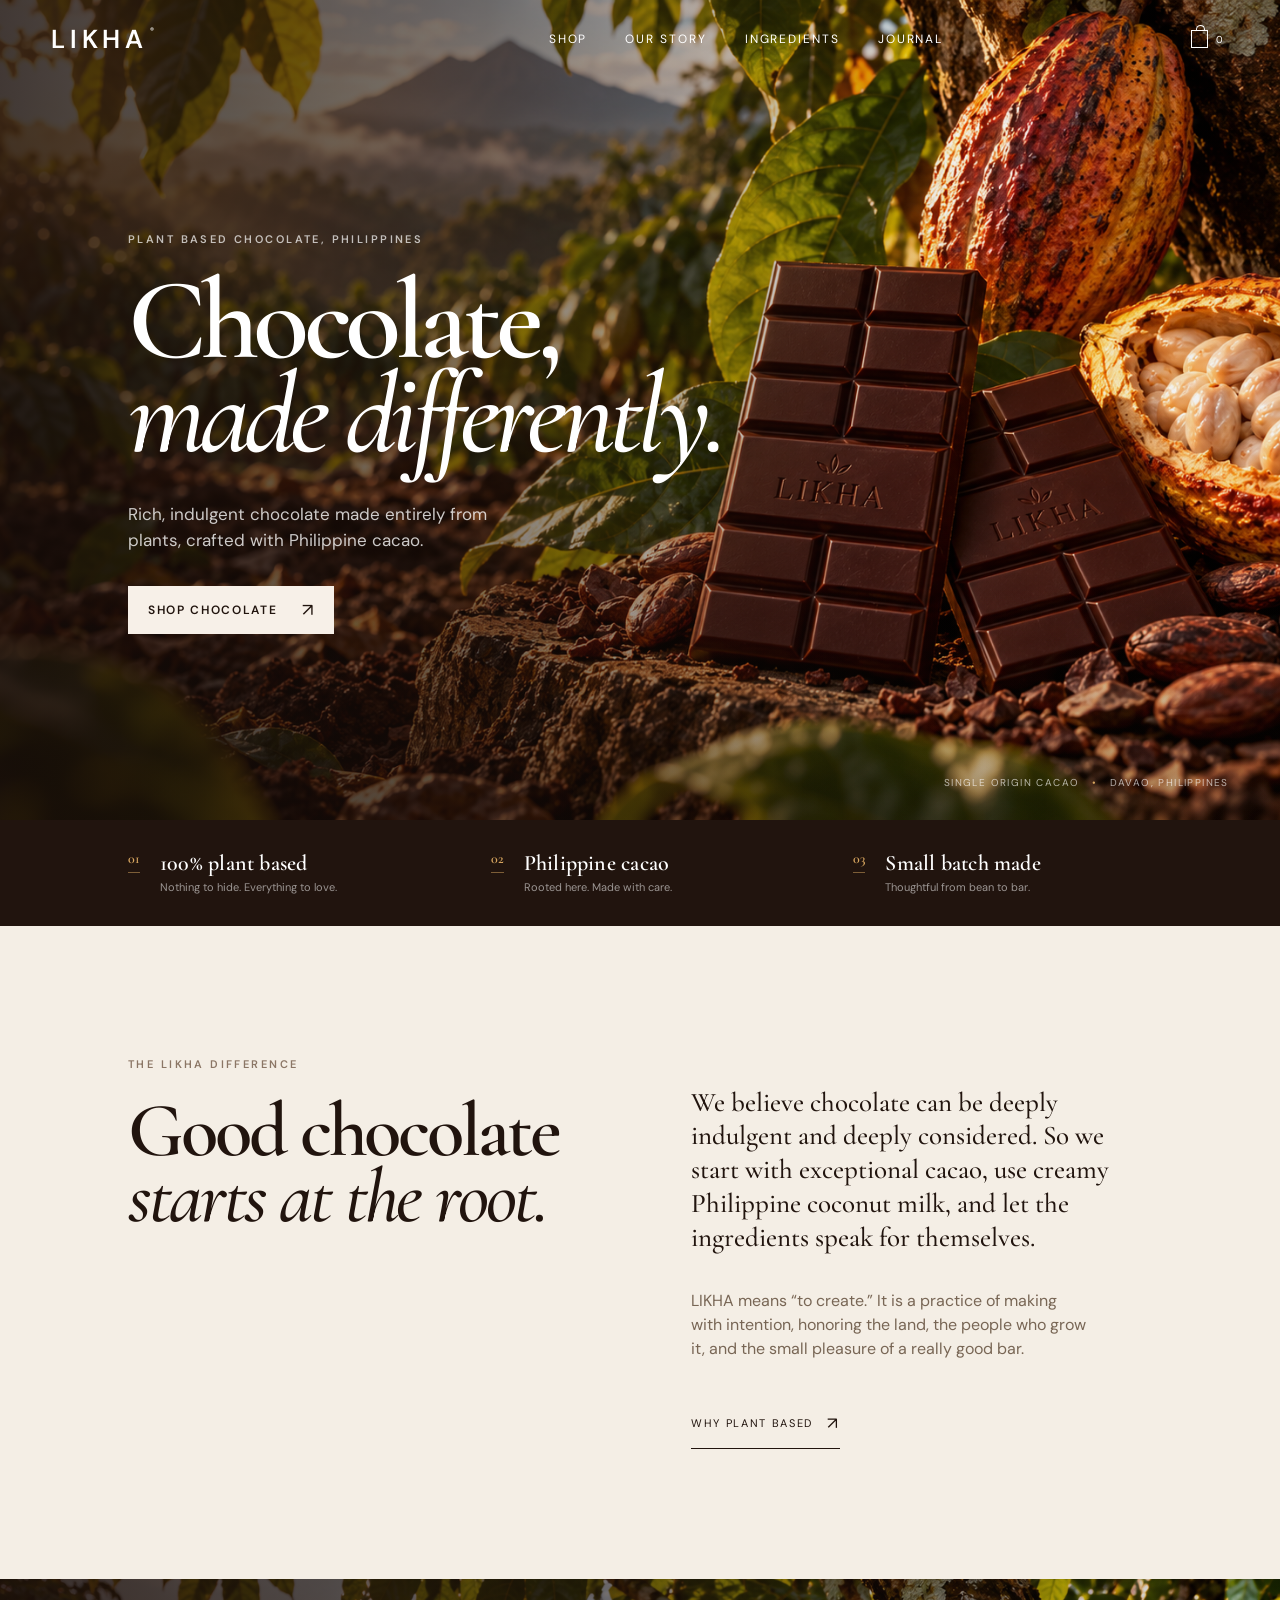
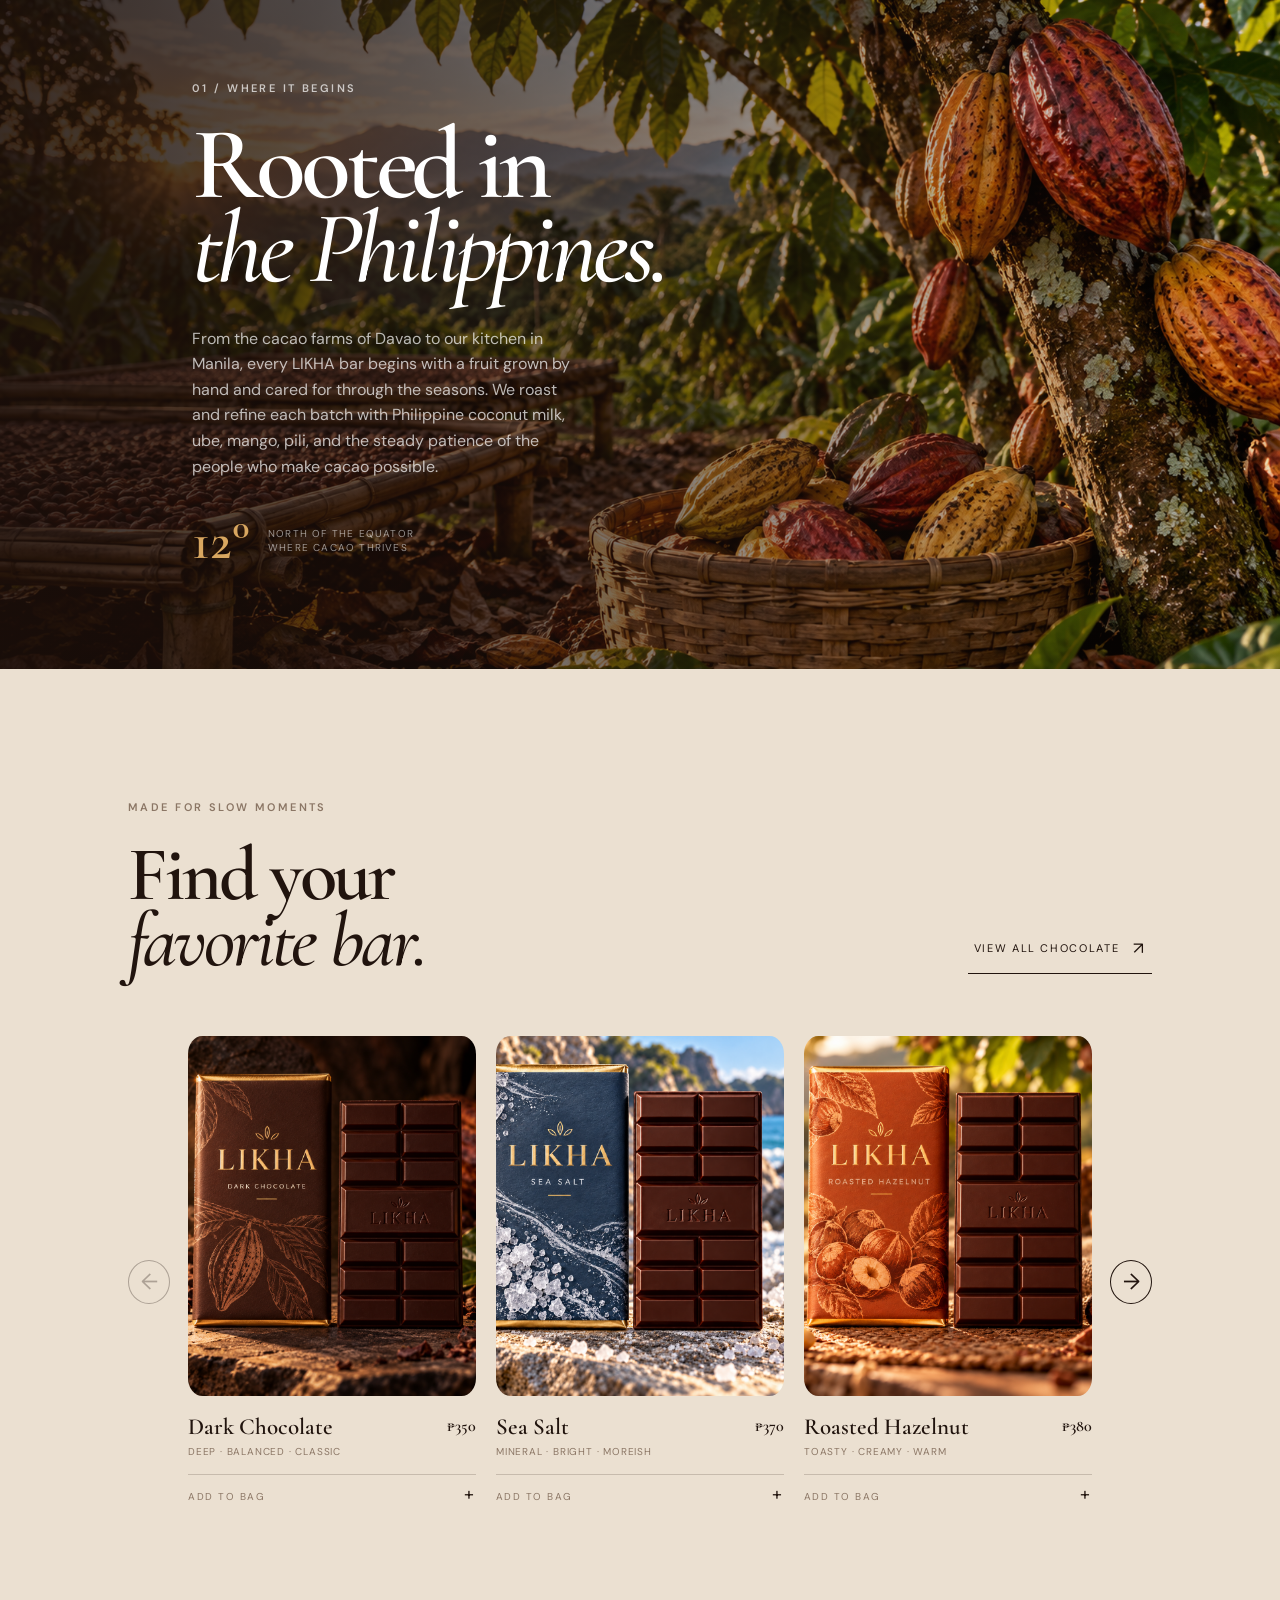
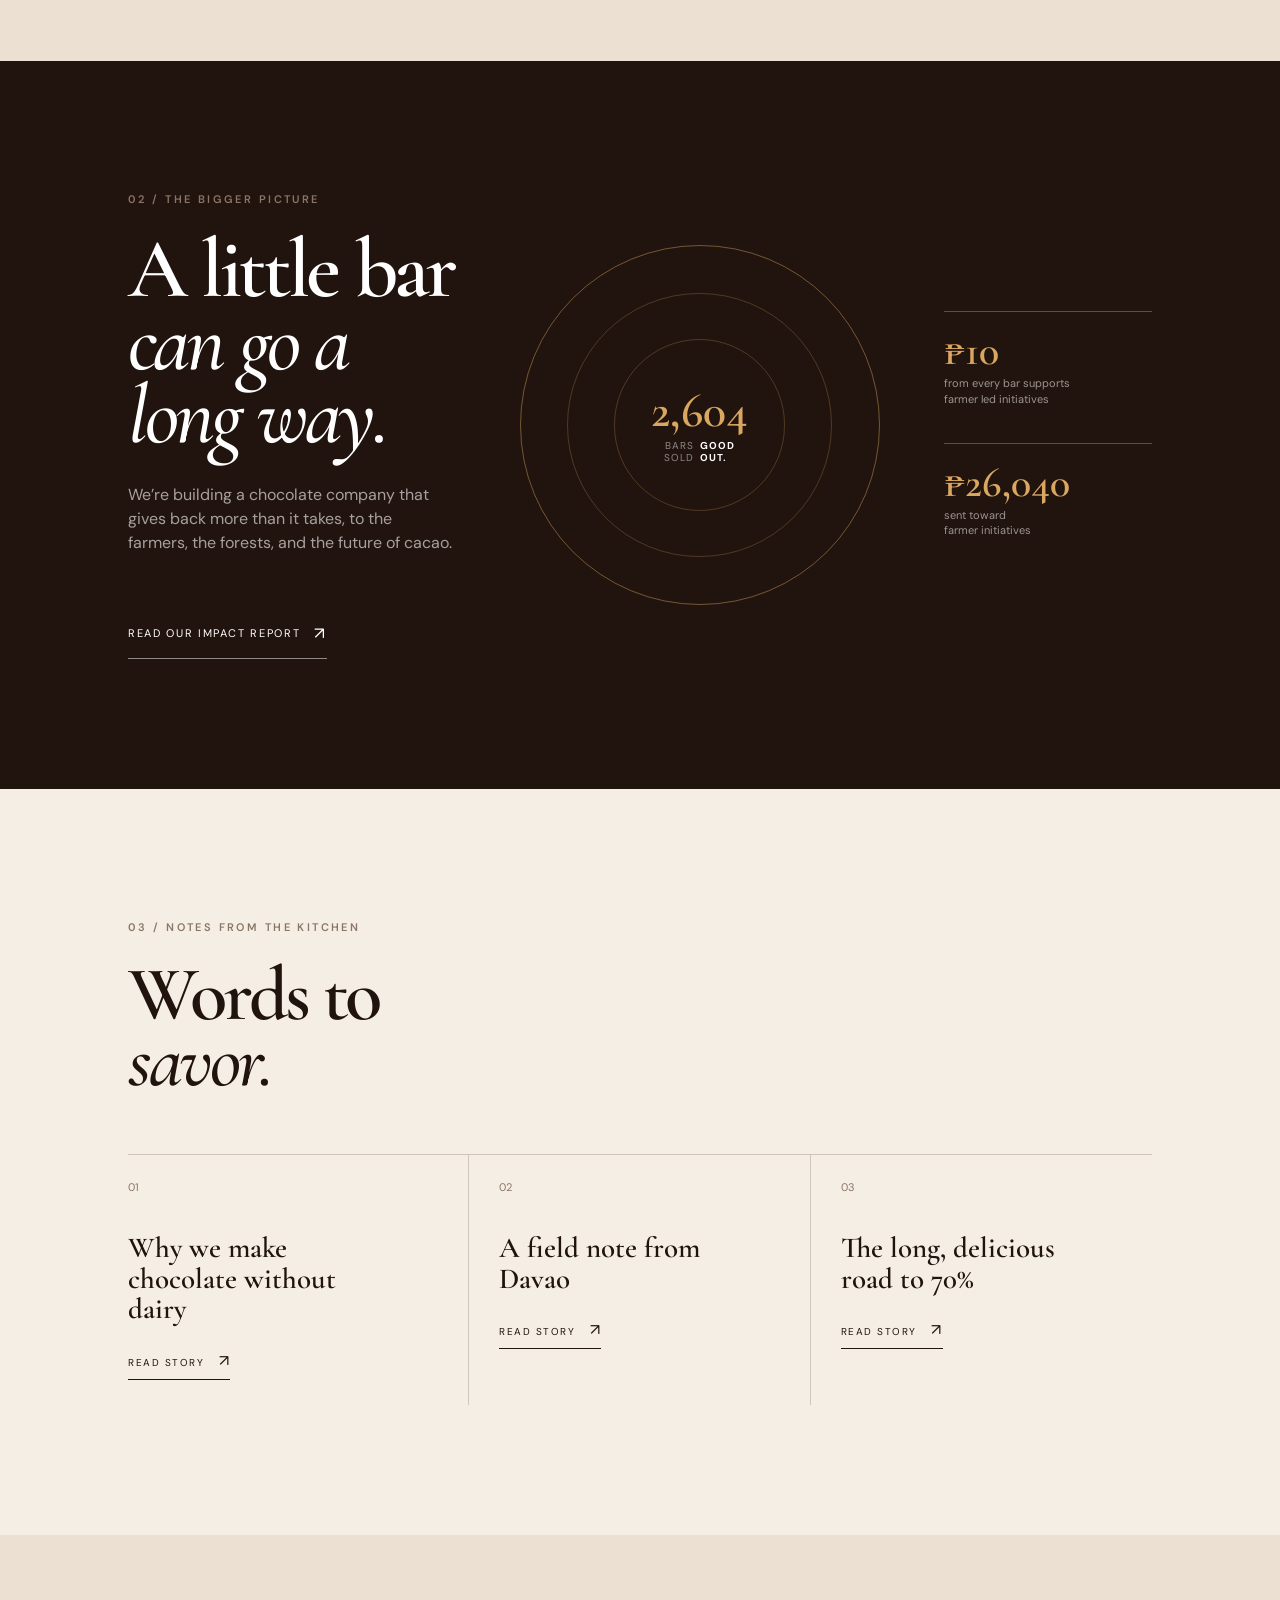
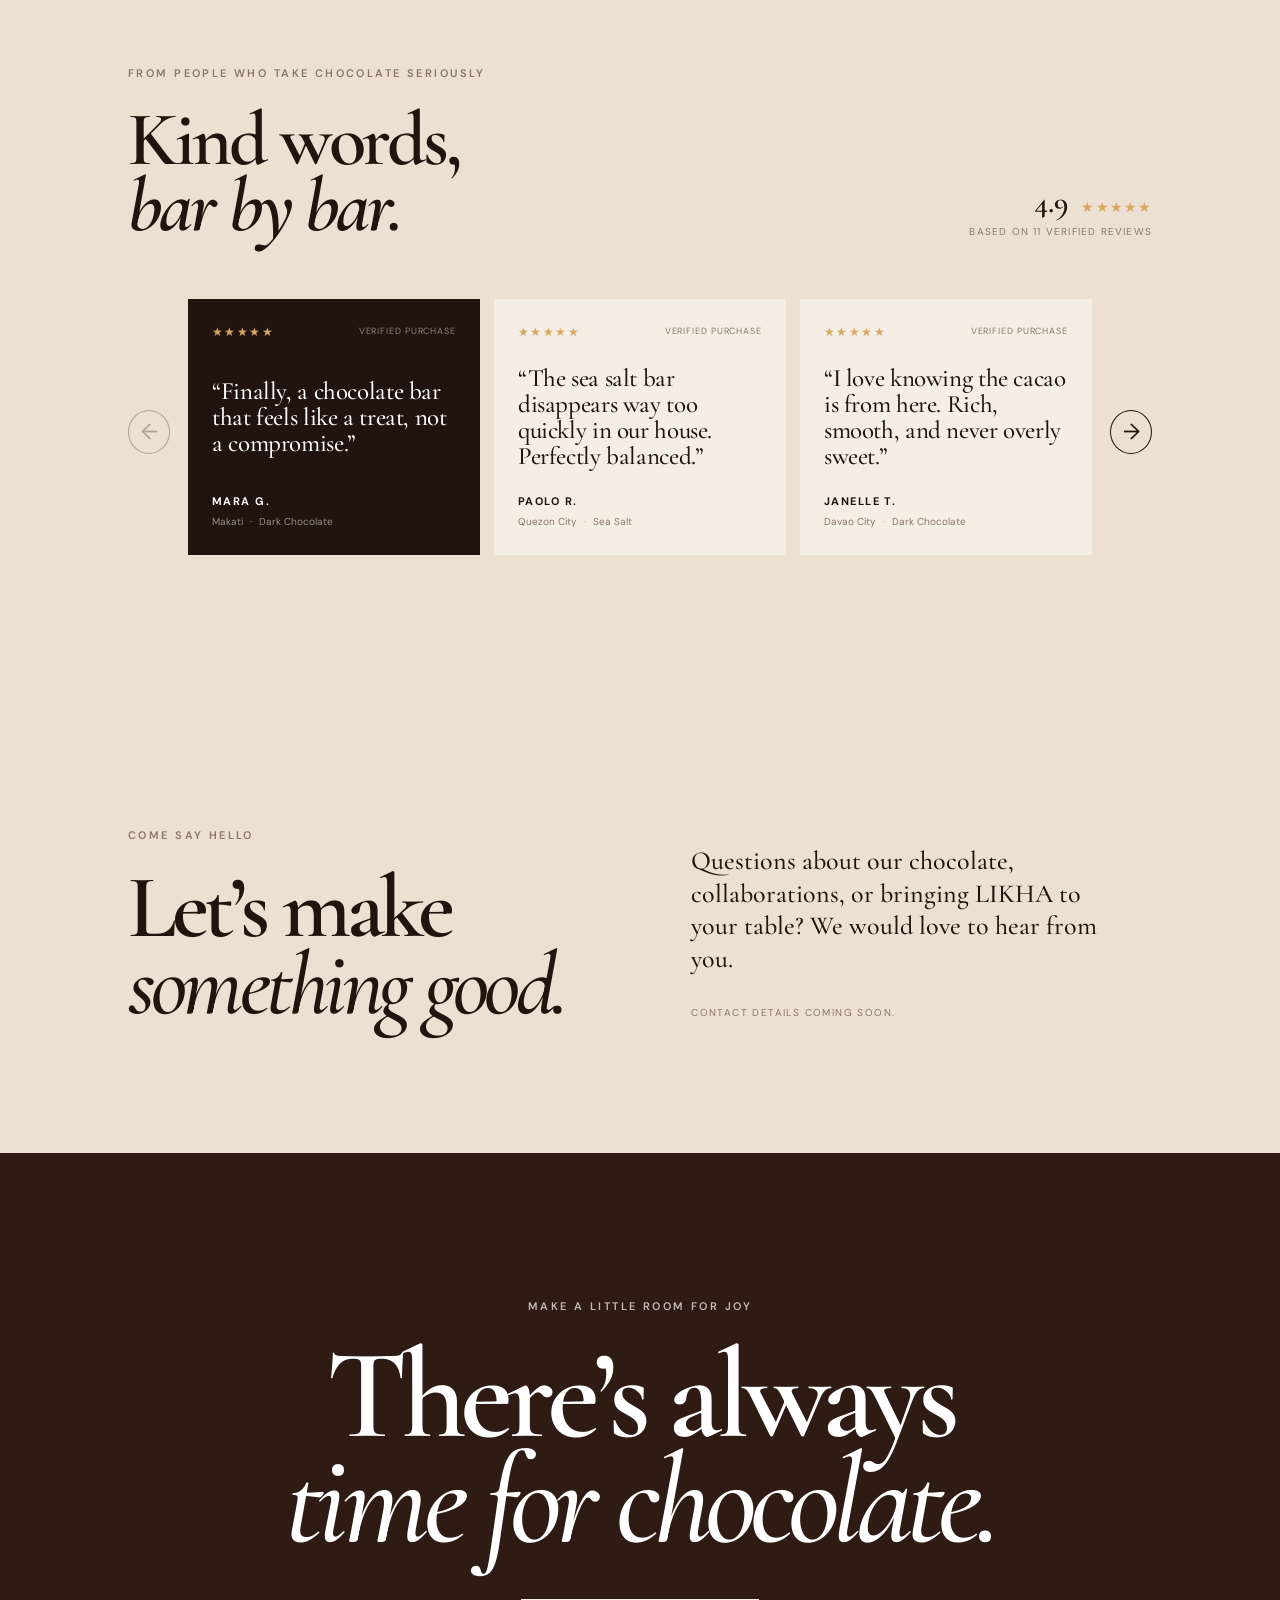
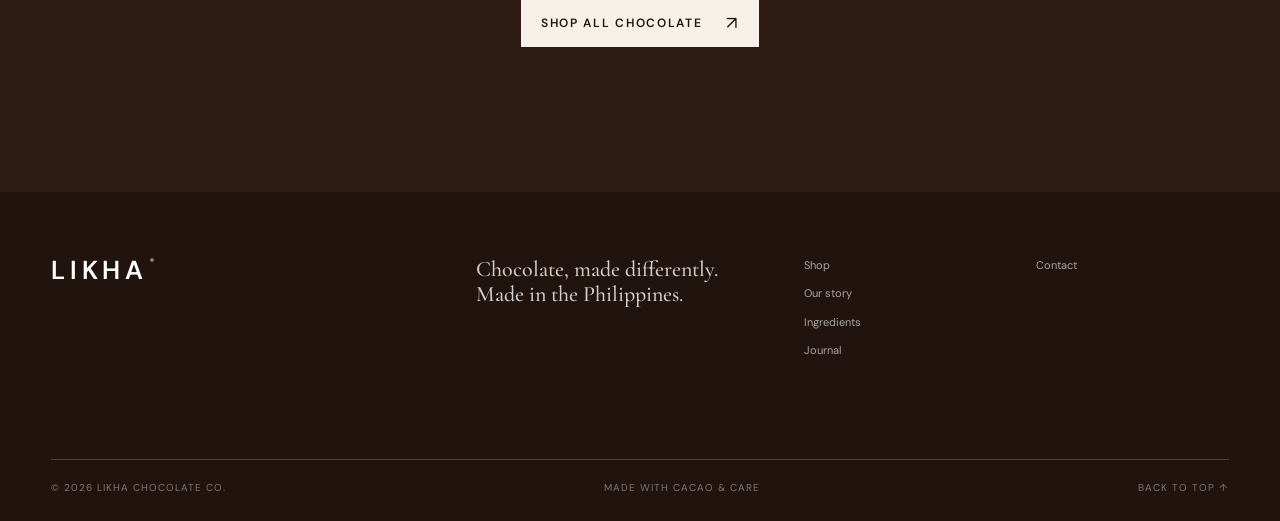
==== commit 0d23a045: "Fix mobile origin section overflow" ====
--- a/index.html
+++ b/index.html
@@ -10,7 +10,7 @@
     <link rel="preconnect" href="https://fonts.googleapis.com" />
     <link rel="preconnect" href="https://fonts.gstatic.com" crossorigin />
     <link href="https://fonts.googleapis.com/css2?family=Cormorant+Garamond:wght@500;600;700&family=DM+Sans:wght@400;500;600&display=swap" rel="stylesheet" />
-    <link rel="stylesheet" href="styles.css?v=20261010-origin-flex" />
+    <link rel="stylesheet" href="styles.css?v=20261010-origin-headline" />
   </head>
   <body>
     <header class="site-header" id="top">
@@ -41,7 +41,6 @@
           <a class="button button-light" href="#shop">Shop chocolate <b>↗</b></a>
         </div>
         <div class="hero-caption">Single origin cacao <span>•</span> Davao, Philippines</div>
-        <a class="scroll-cue" href="#values"><span></span> Scroll to explore</a>
       </section>
 
       <section class="values" id="values">
--- a/styles.css
+++ b/styles.css
@@ -70,3 +70,4 @@
 @media(max-width:768px){.hero .button{white-space:nowrap;gap:0}.hero .button b{margin-left:14px}}
 @media(max-width:480px){.story h2{font-size:clamp(54px,15vw,66px)}.story h2 .headline-line{display:inline-block;max-width:100%;font-size:.86em;letter-spacing:-.06em}}
 @media(max-width:768px){.origin{height:clamp(560px,175vw,690px);min-height:0}.origin-image{background-size:cover;background-position:62% center}}
+@media(max-width:768px){.origin h2{font-size:clamp(58px,17vw,74px)}.origin h2 .origin-line{white-space:normal;max-width:100%}.scroll-cue{display:none}}
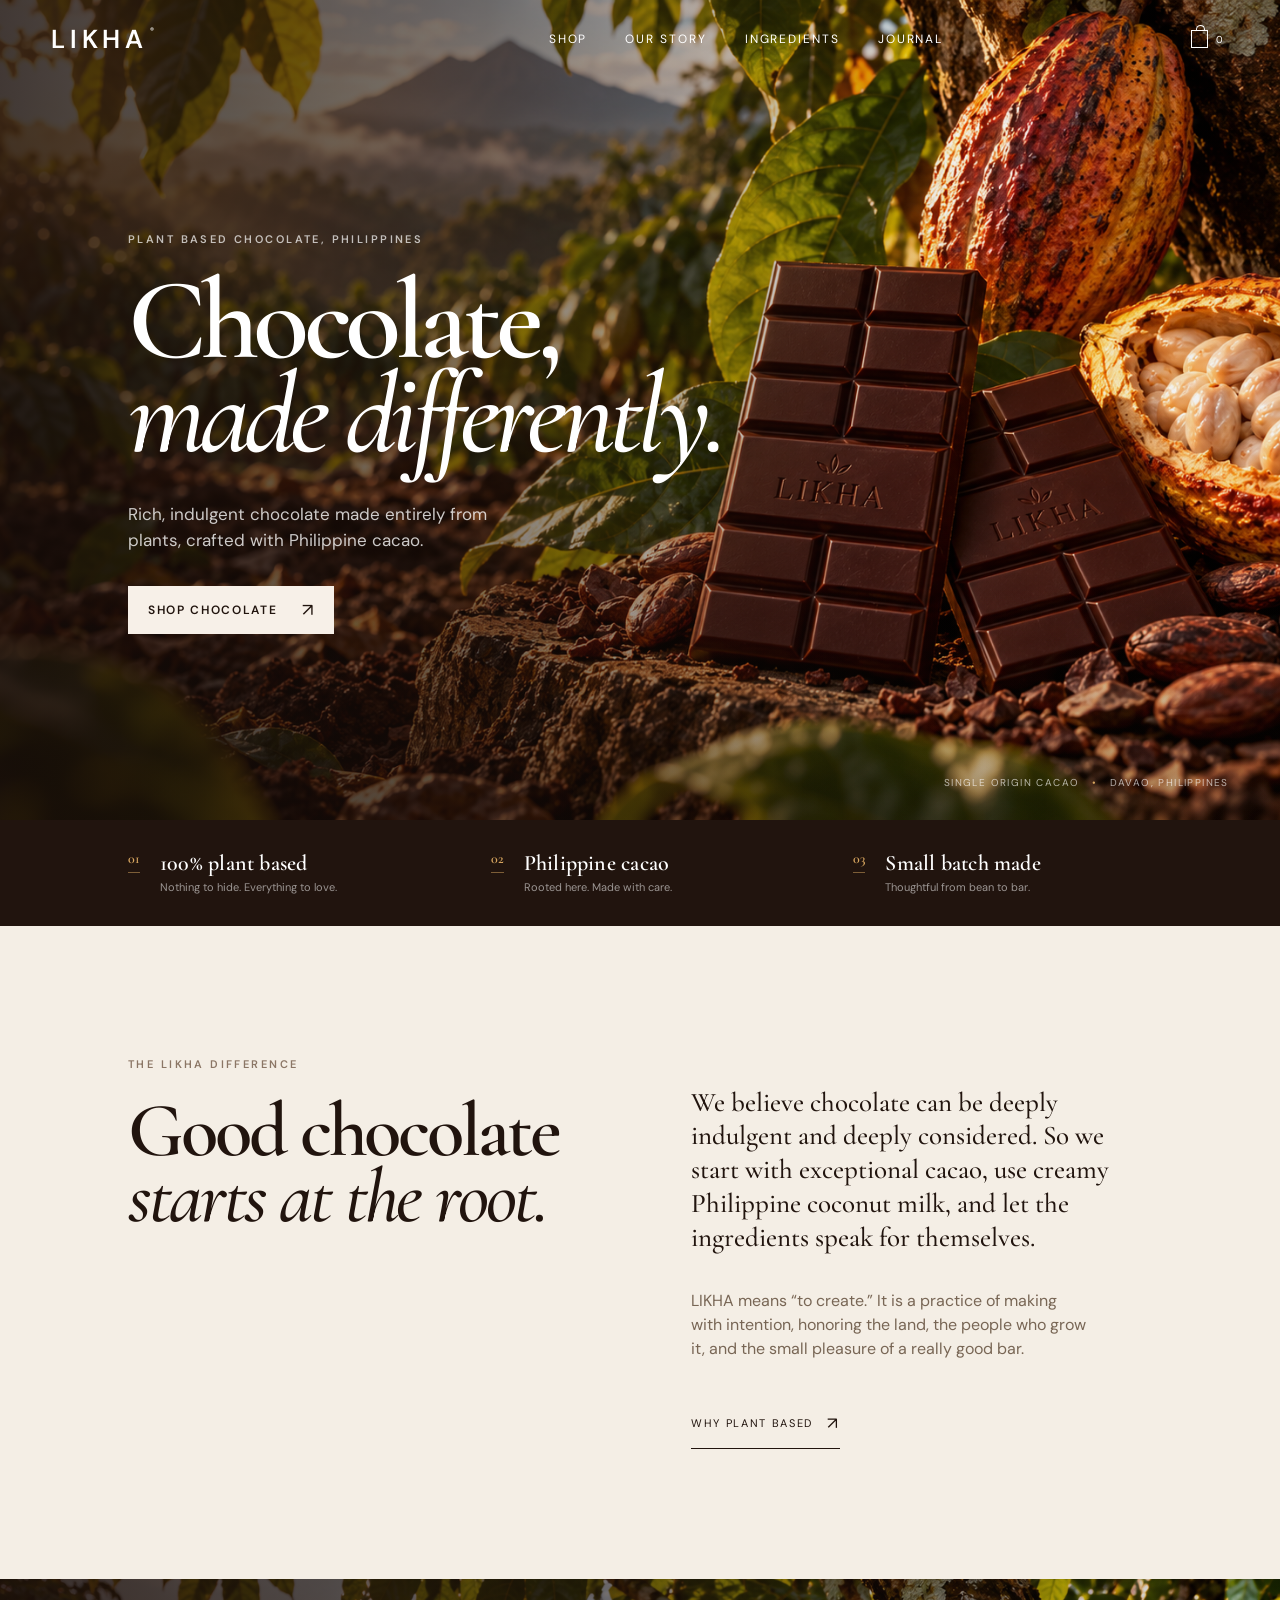
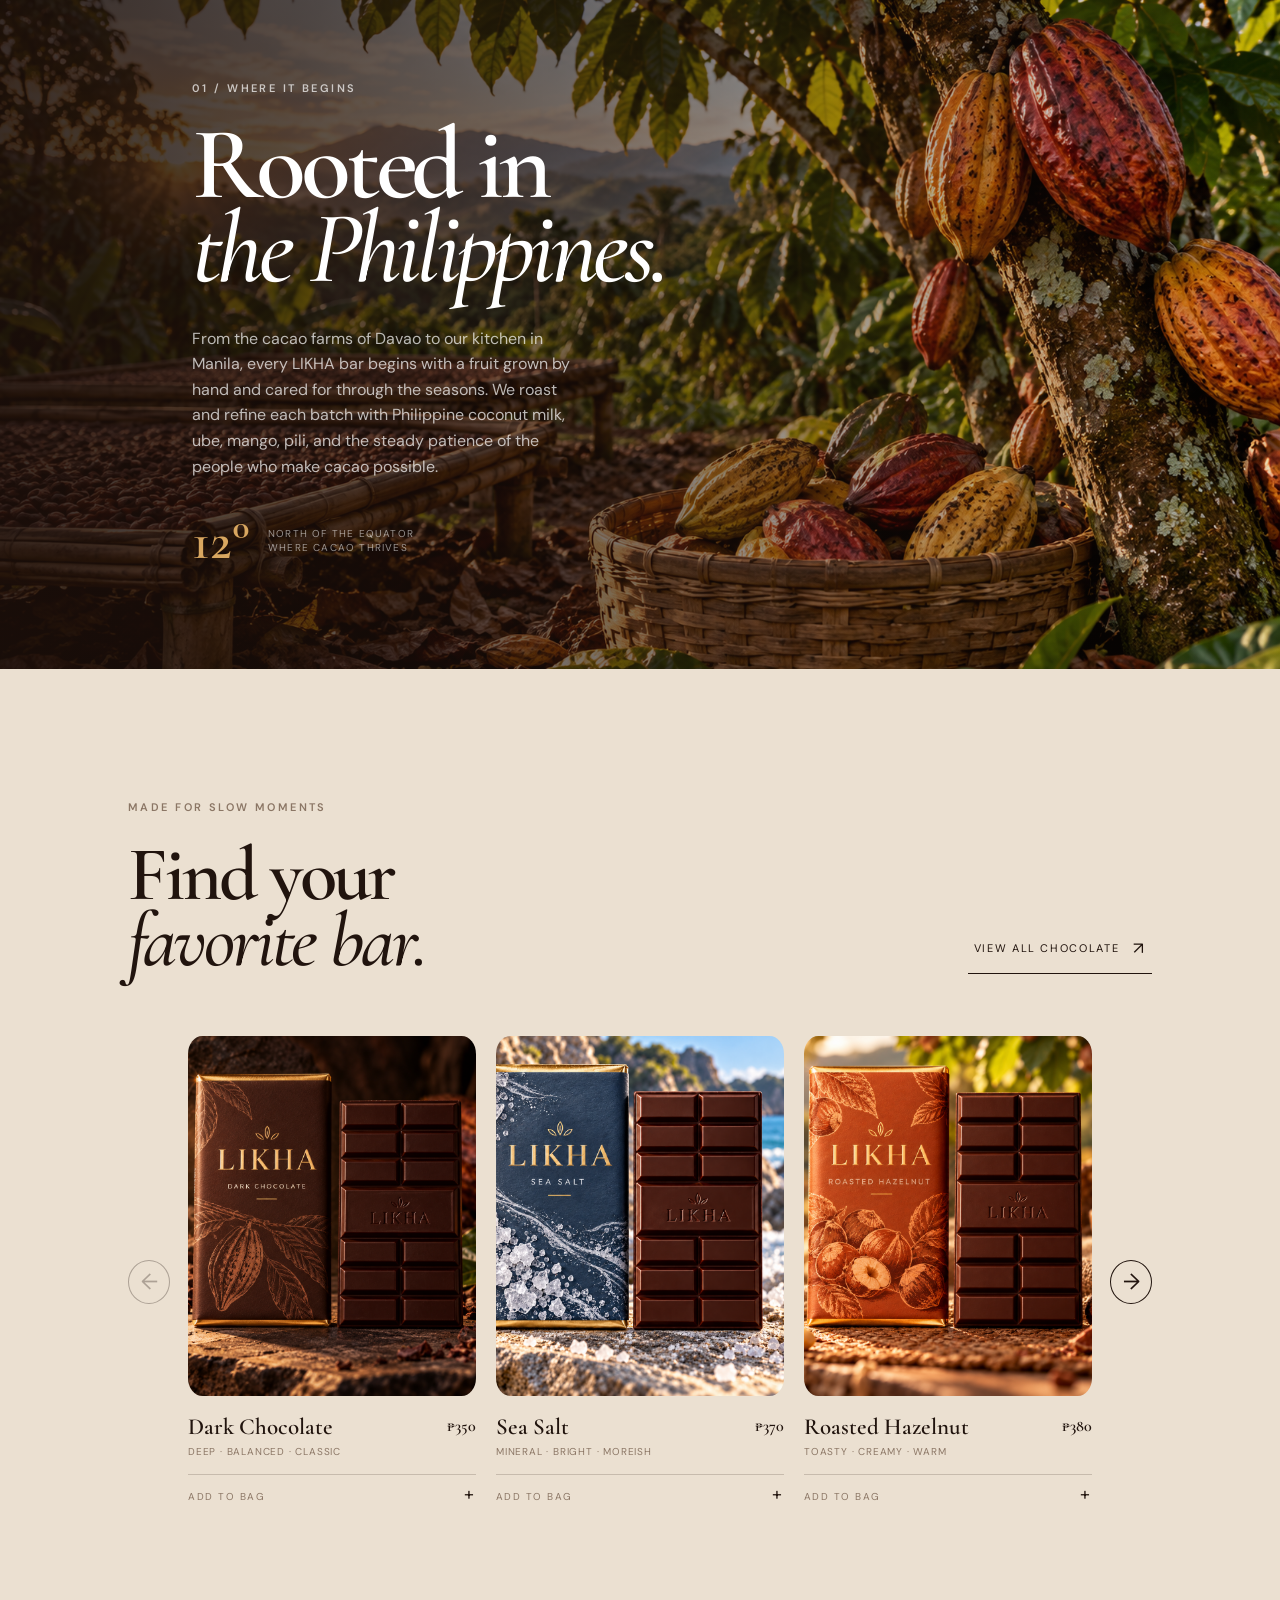
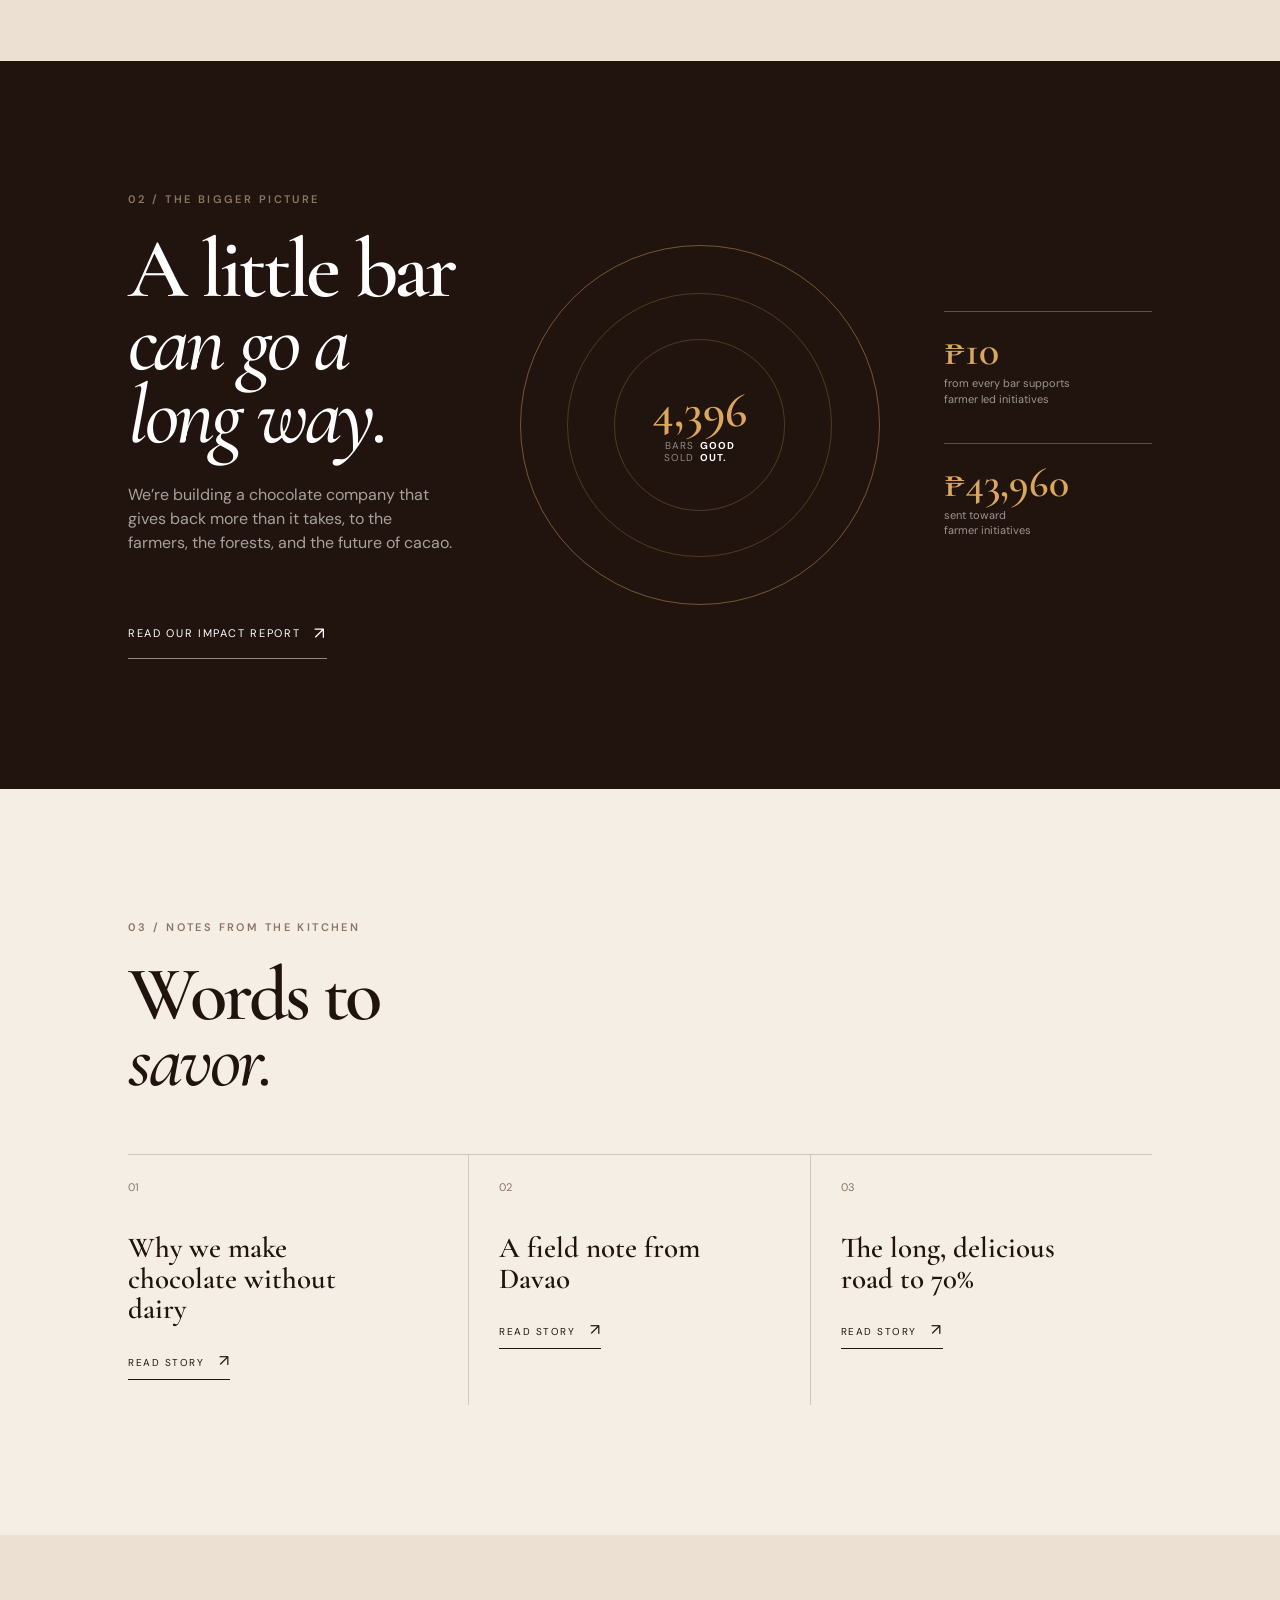
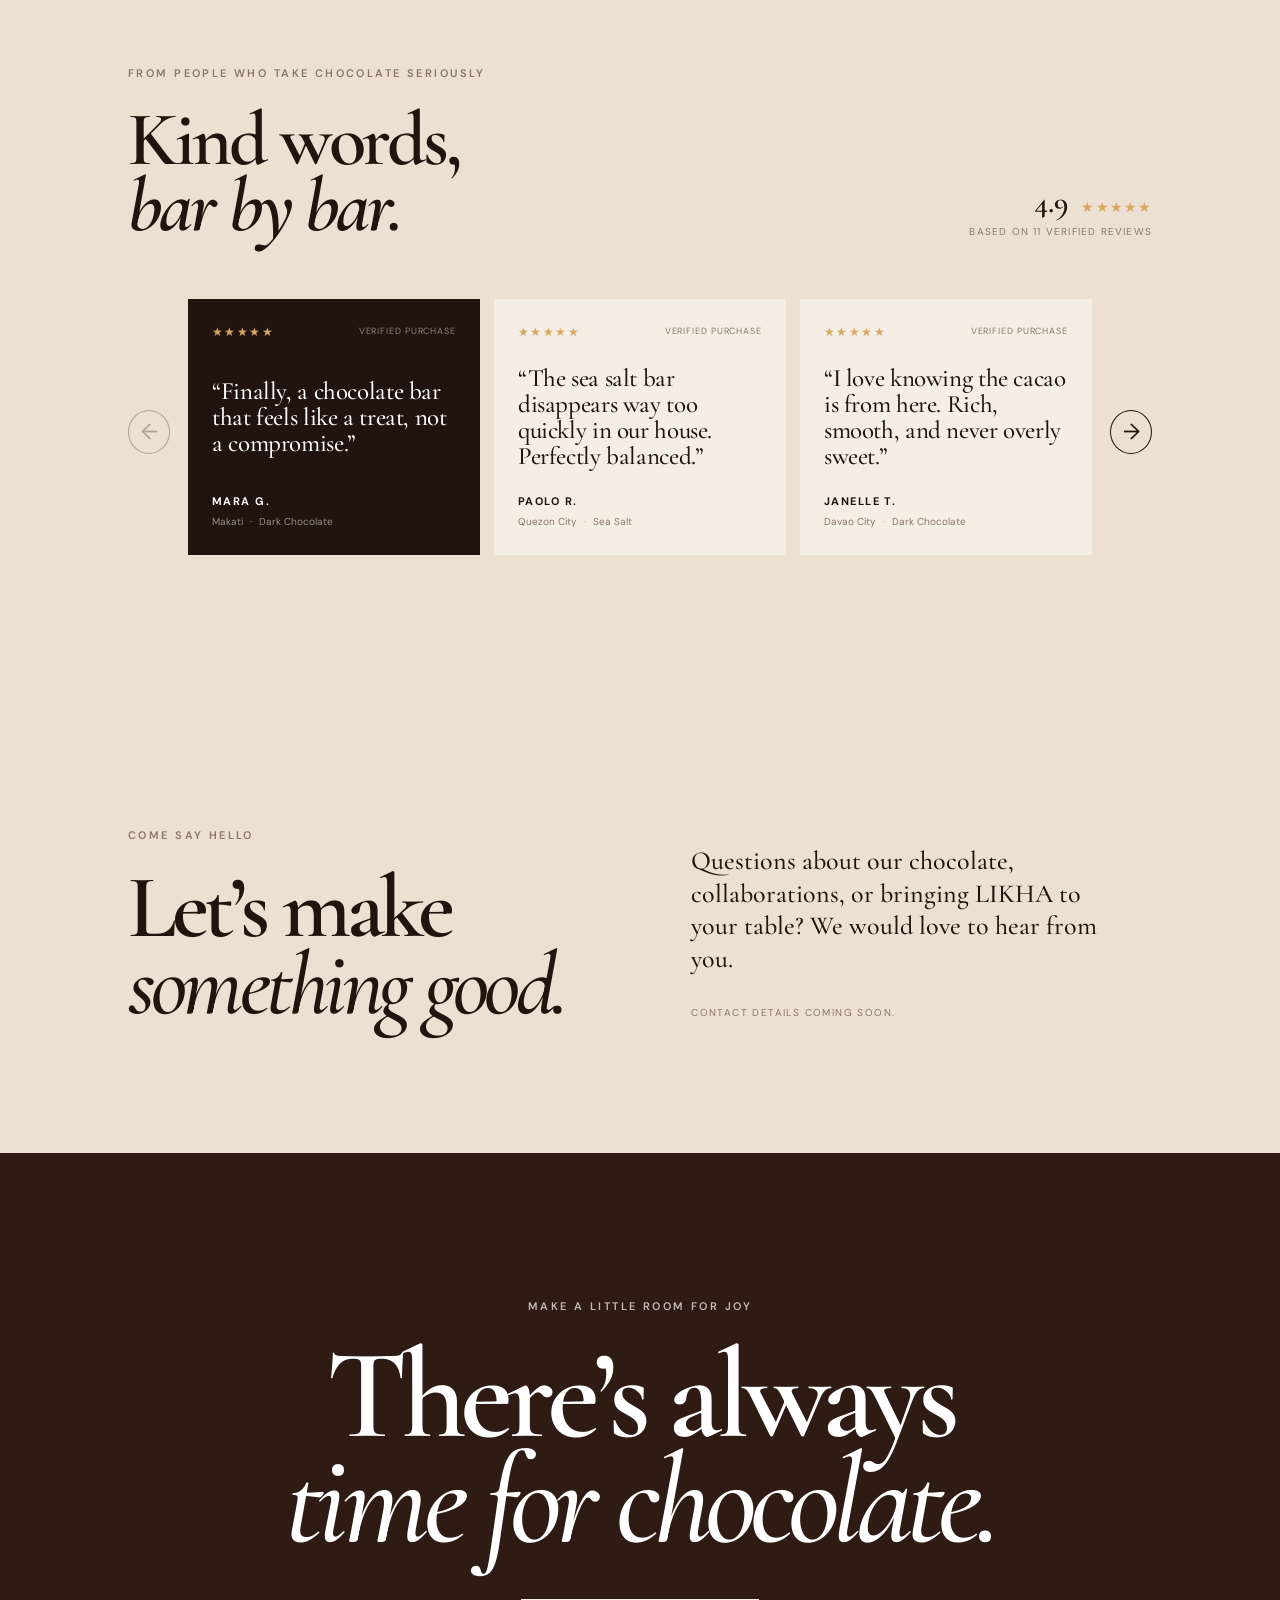
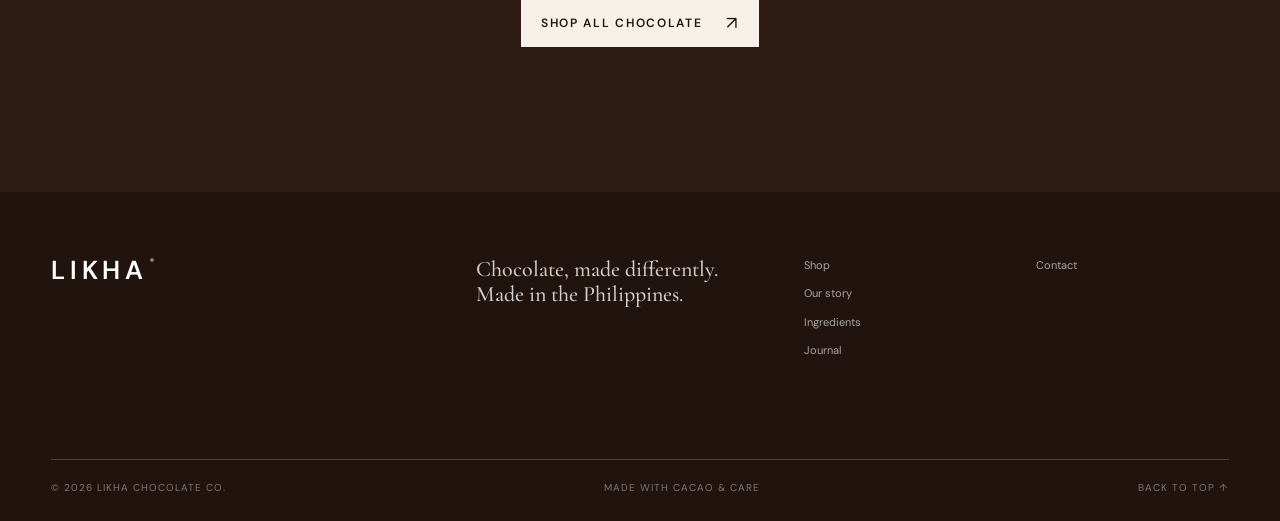
==== commit 79b58c5f: "Keep origin heading to two mobile lines" ====
--- a/index.html
+++ b/index.html
@@ -10,7 +10,7 @@
     <link rel="preconnect" href="https://fonts.googleapis.com" />
     <link rel="preconnect" href="https://fonts.gstatic.com" crossorigin />
     <link href="https://fonts.googleapis.com/css2?family=Cormorant+Garamond:wght@500;600;700&family=DM+Sans:wght@400;500;600&display=swap" rel="stylesheet" />
-    <link rel="stylesheet" href="styles.css?v=20261010-origin-headline" />
+    <link rel="stylesheet" href="styles.css?v=20261010-origin-two-lines" />
   </head>
   <body>
     <header class="site-header" id="top">
--- a/styles.css
+++ b/styles.css
@@ -70,4 +70,4 @@
 @media(max-width:768px){.hero .button{white-space:nowrap;gap:0}.hero .button b{margin-left:14px}}
 @media(max-width:480px){.story h2{font-size:clamp(54px,15vw,66px)}.story h2 .headline-line{display:inline-block;max-width:100%;font-size:.86em;letter-spacing:-.06em}}
 @media(max-width:768px){.origin{height:clamp(560px,175vw,690px);min-height:0}.origin-image{background-size:cover;background-position:62% center}}
-@media(max-width:768px){.origin h2{font-size:clamp(58px,17vw,74px)}.origin h2 .origin-line{white-space:normal;max-width:100%}.scroll-cue{display:none}}
+@media(max-width:768px){.origin h2{font-size:clamp(46px,13vw,58px)}.origin h2 .origin-line{white-space:nowrap;max-width:100%}.scroll-cue{display:none}}
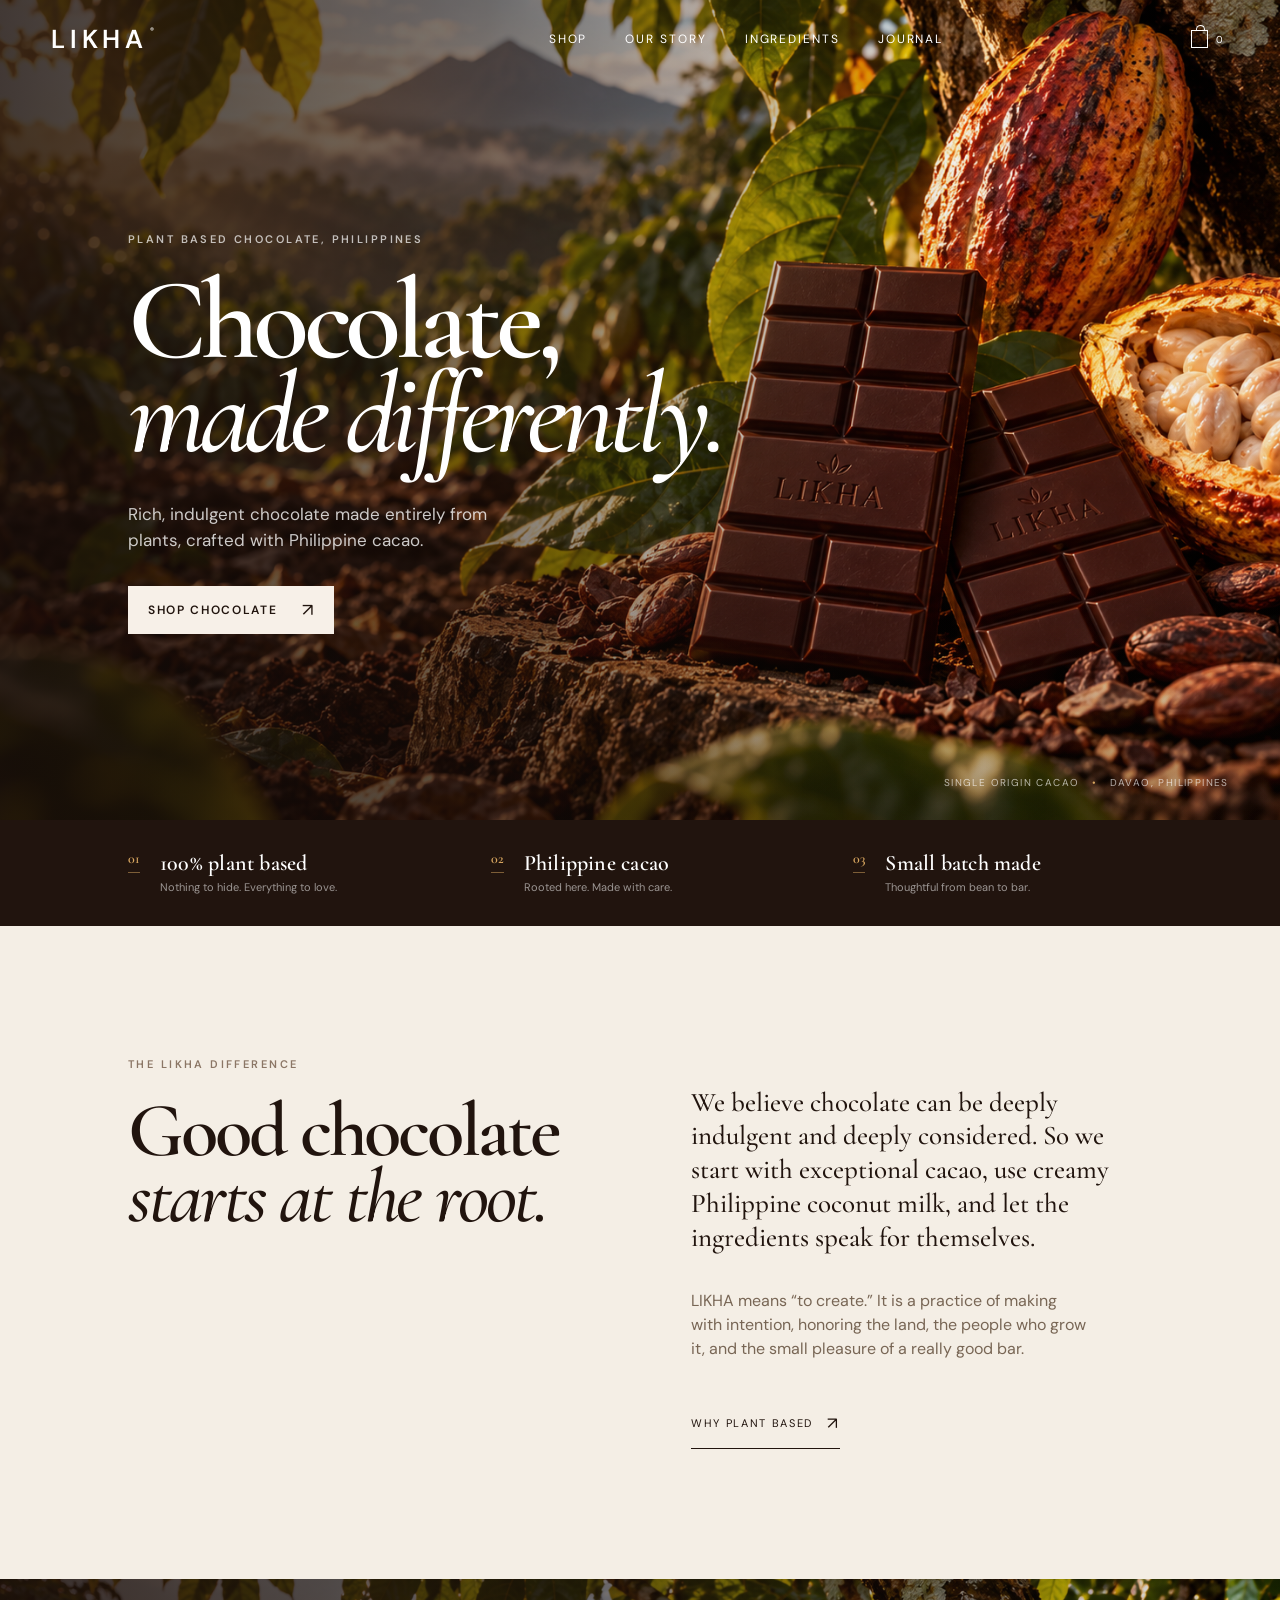
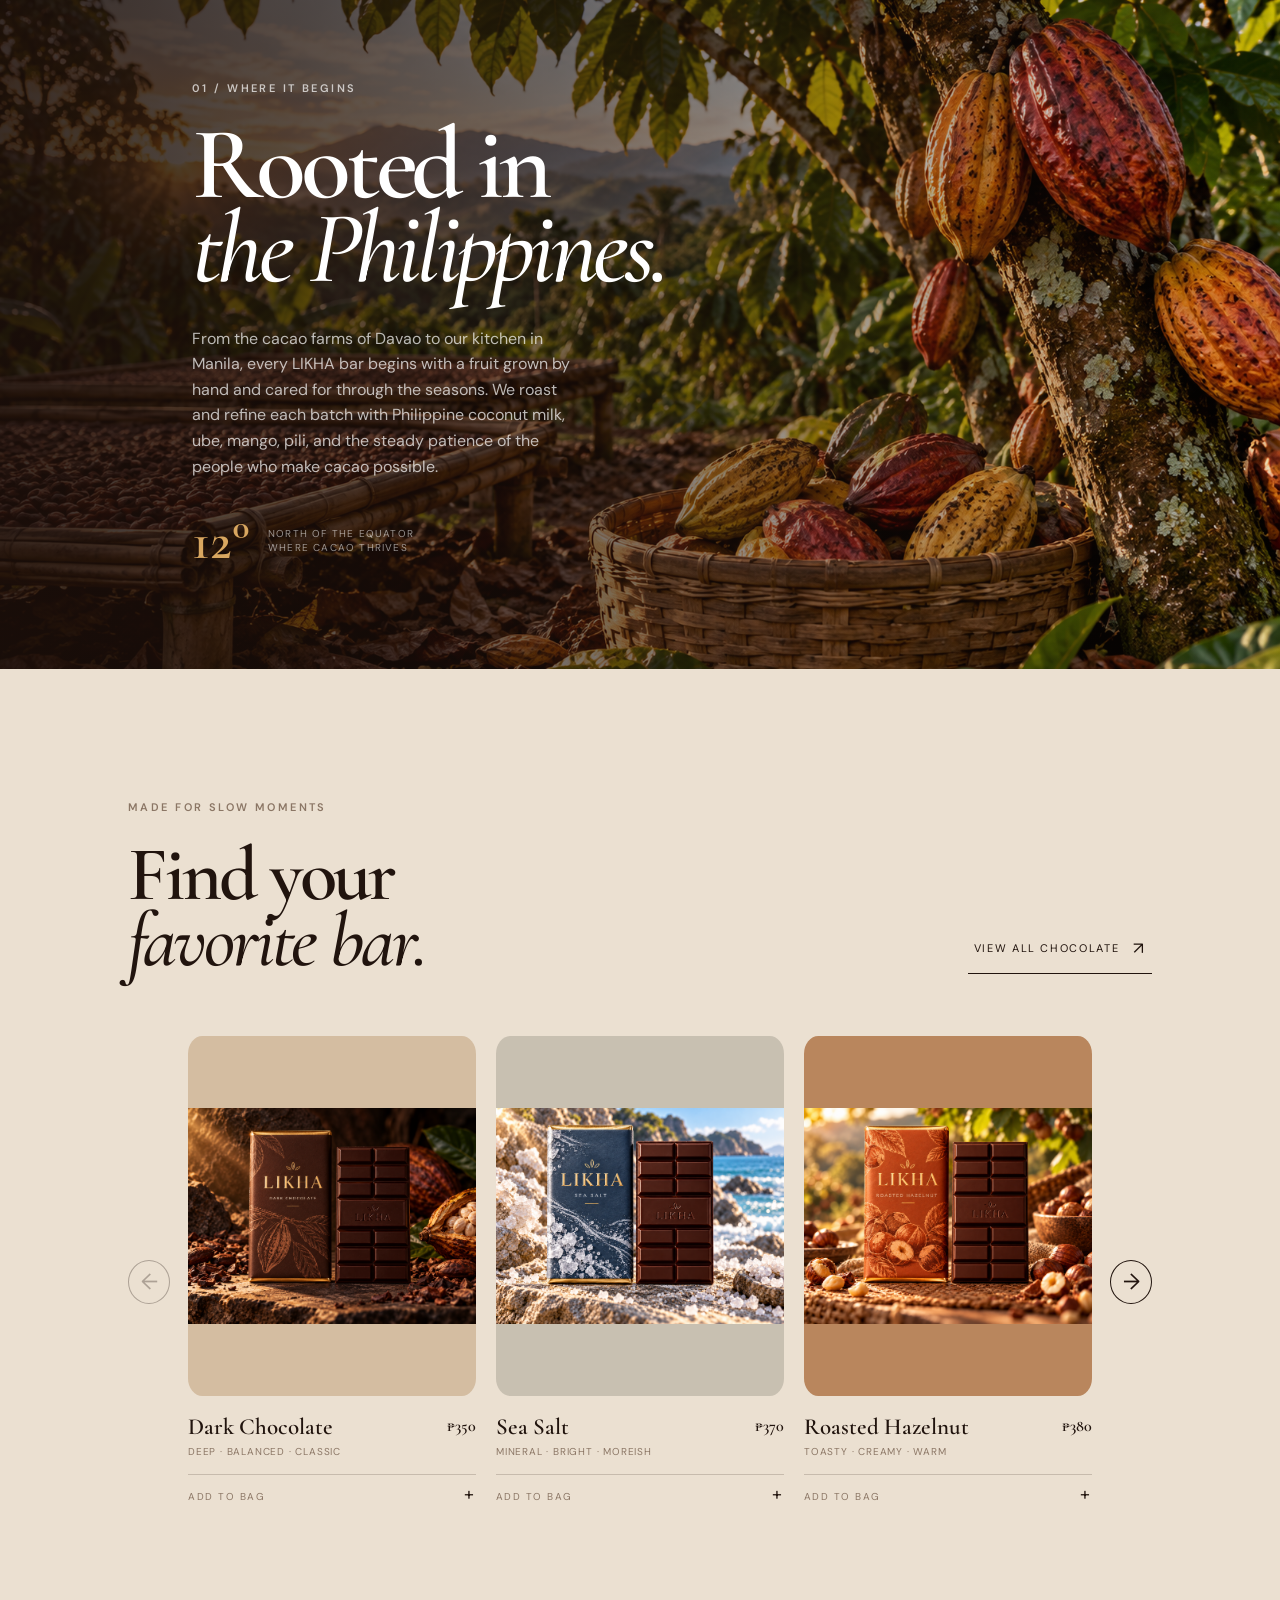
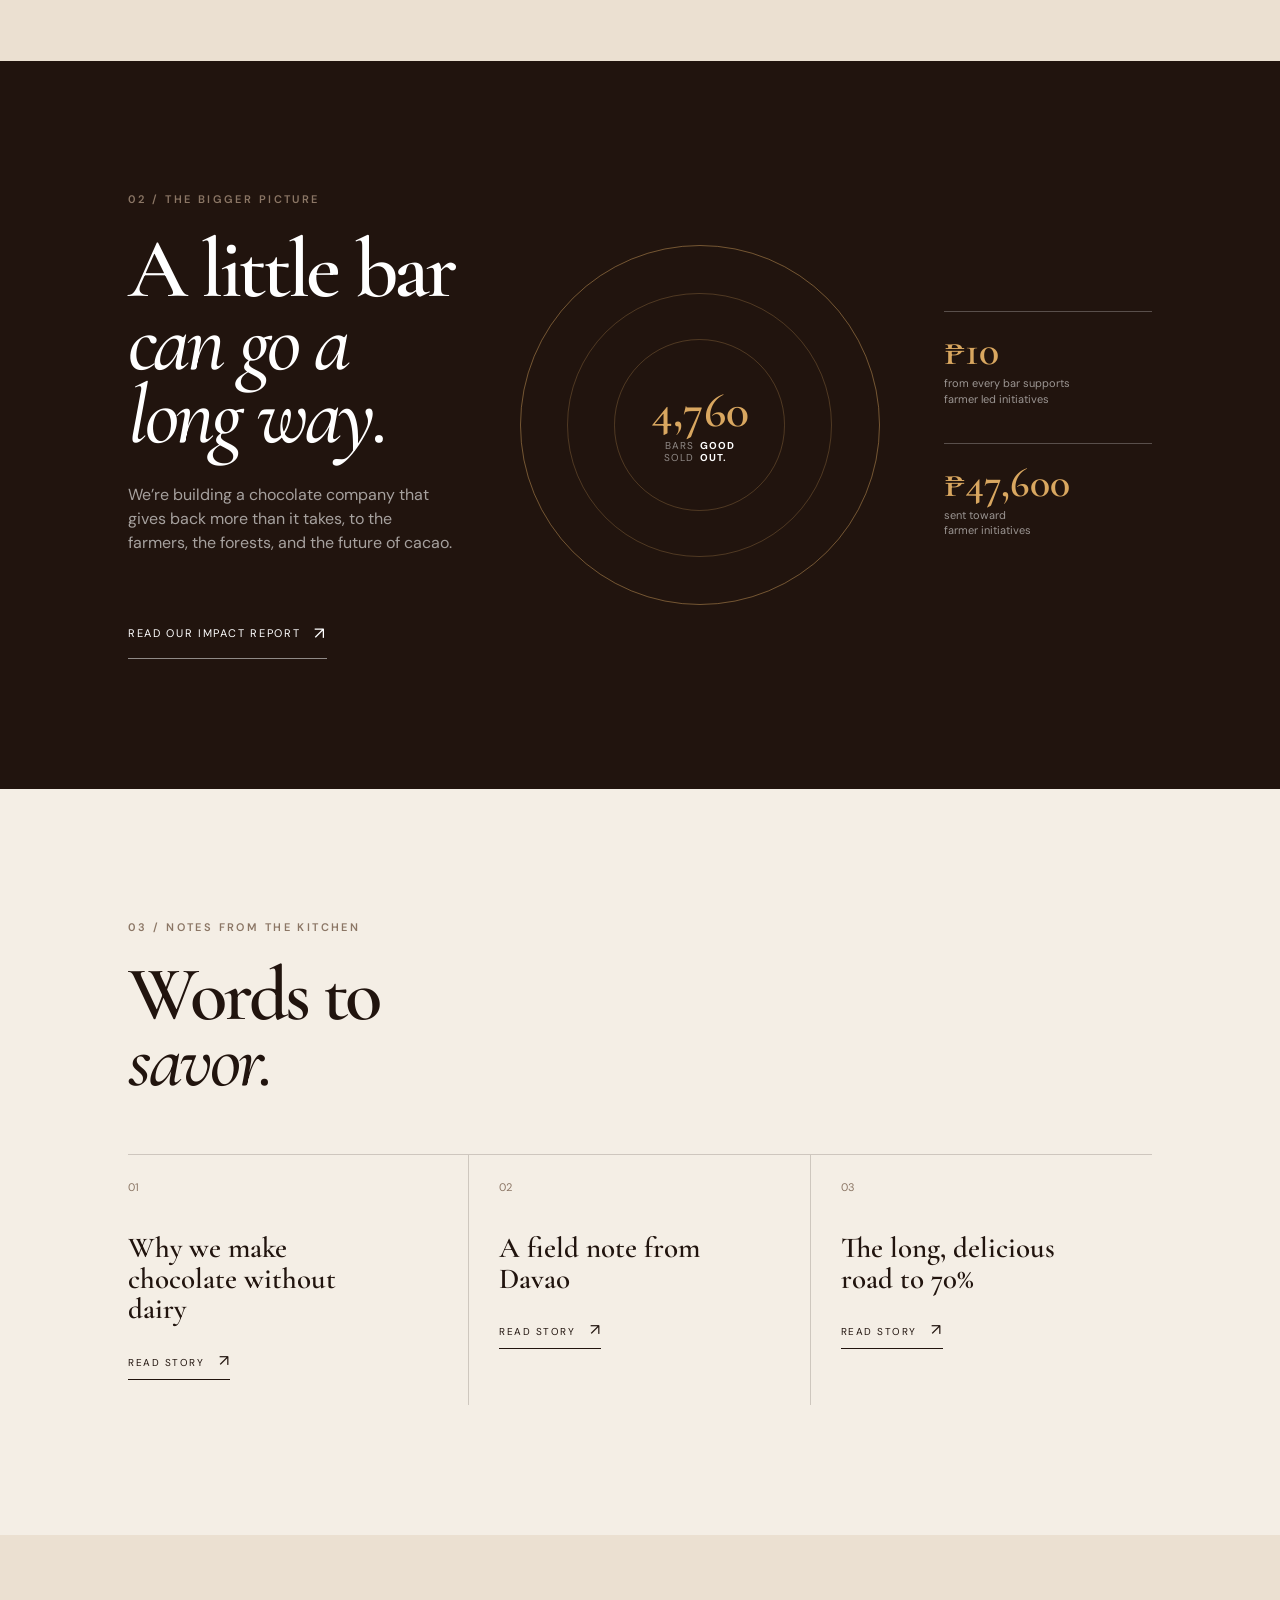
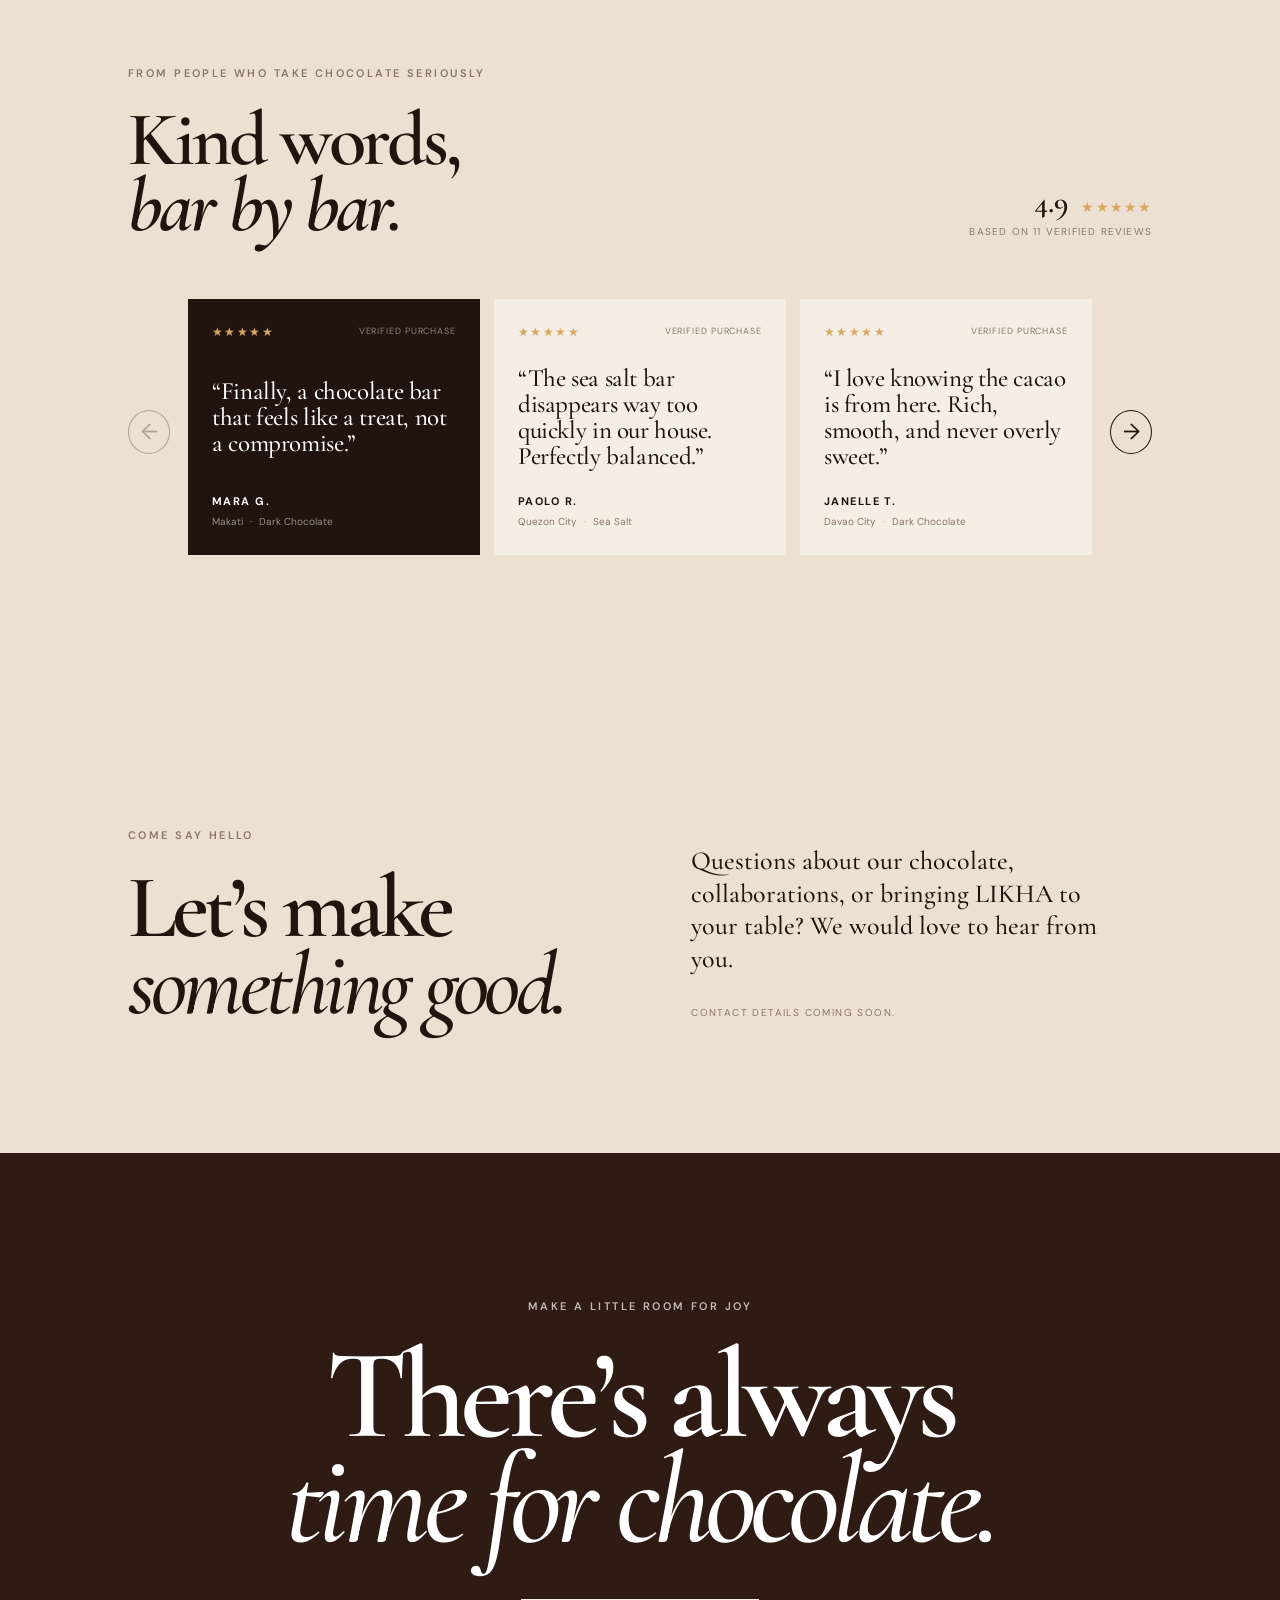
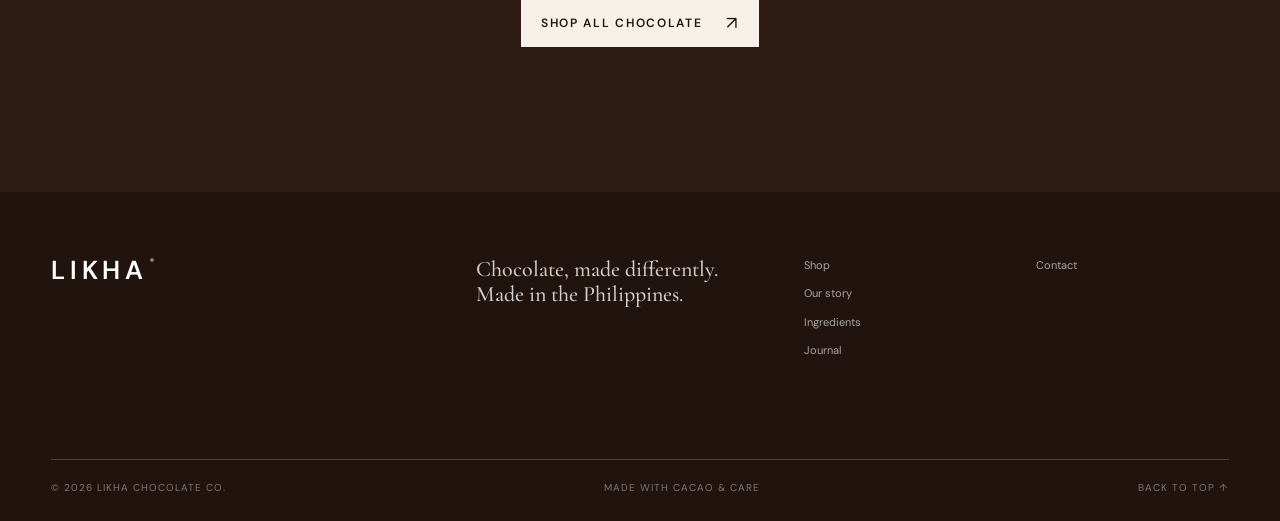
==== commit cbf3c8ef: "Fix responsive product packshots" ====
--- a/index.html
+++ b/index.html
@@ -10,7 +10,7 @@
     <link rel="preconnect" href="https://fonts.googleapis.com" />
     <link rel="preconnect" href="https://fonts.gstatic.com" crossorigin />
     <link href="https://fonts.googleapis.com/css2?family=Cormorant+Garamond:wght@500;600;700&family=DM+Sans:wght@400;500;600&display=swap" rel="stylesheet" />
-    <link rel="stylesheet" href="styles.css?v=20261010-origin-two-lines" />
+    <link rel="stylesheet" href="styles.css?v=20261010-product-contain" />
   </head>
   <body>
     <header class="site-header" id="top">
--- a/styles.css
+++ b/styles.css
@@ -71,3 +71,5 @@
 @media(max-width:480px){.story h2{font-size:clamp(54px,15vw,66px)}.story h2 .headline-line{display:inline-block;max-width:100%;font-size:.86em;letter-spacing:-.06em}}
 @media(max-width:768px){.origin{height:clamp(560px,175vw,690px);min-height:0}.origin-image{background-size:cover;background-position:62% center}}
 @media(max-width:768px){.origin h2{font-size:clamp(46px,13vw,58px)}.origin h2 .origin-line{white-space:nowrap;max-width:100%}.scroll-cue{display:none}}
+/* Keep every product packshot fully visible inside its responsive card. */
+.product-art{background-size:contain !important;background-repeat:no-repeat;background-position:center}
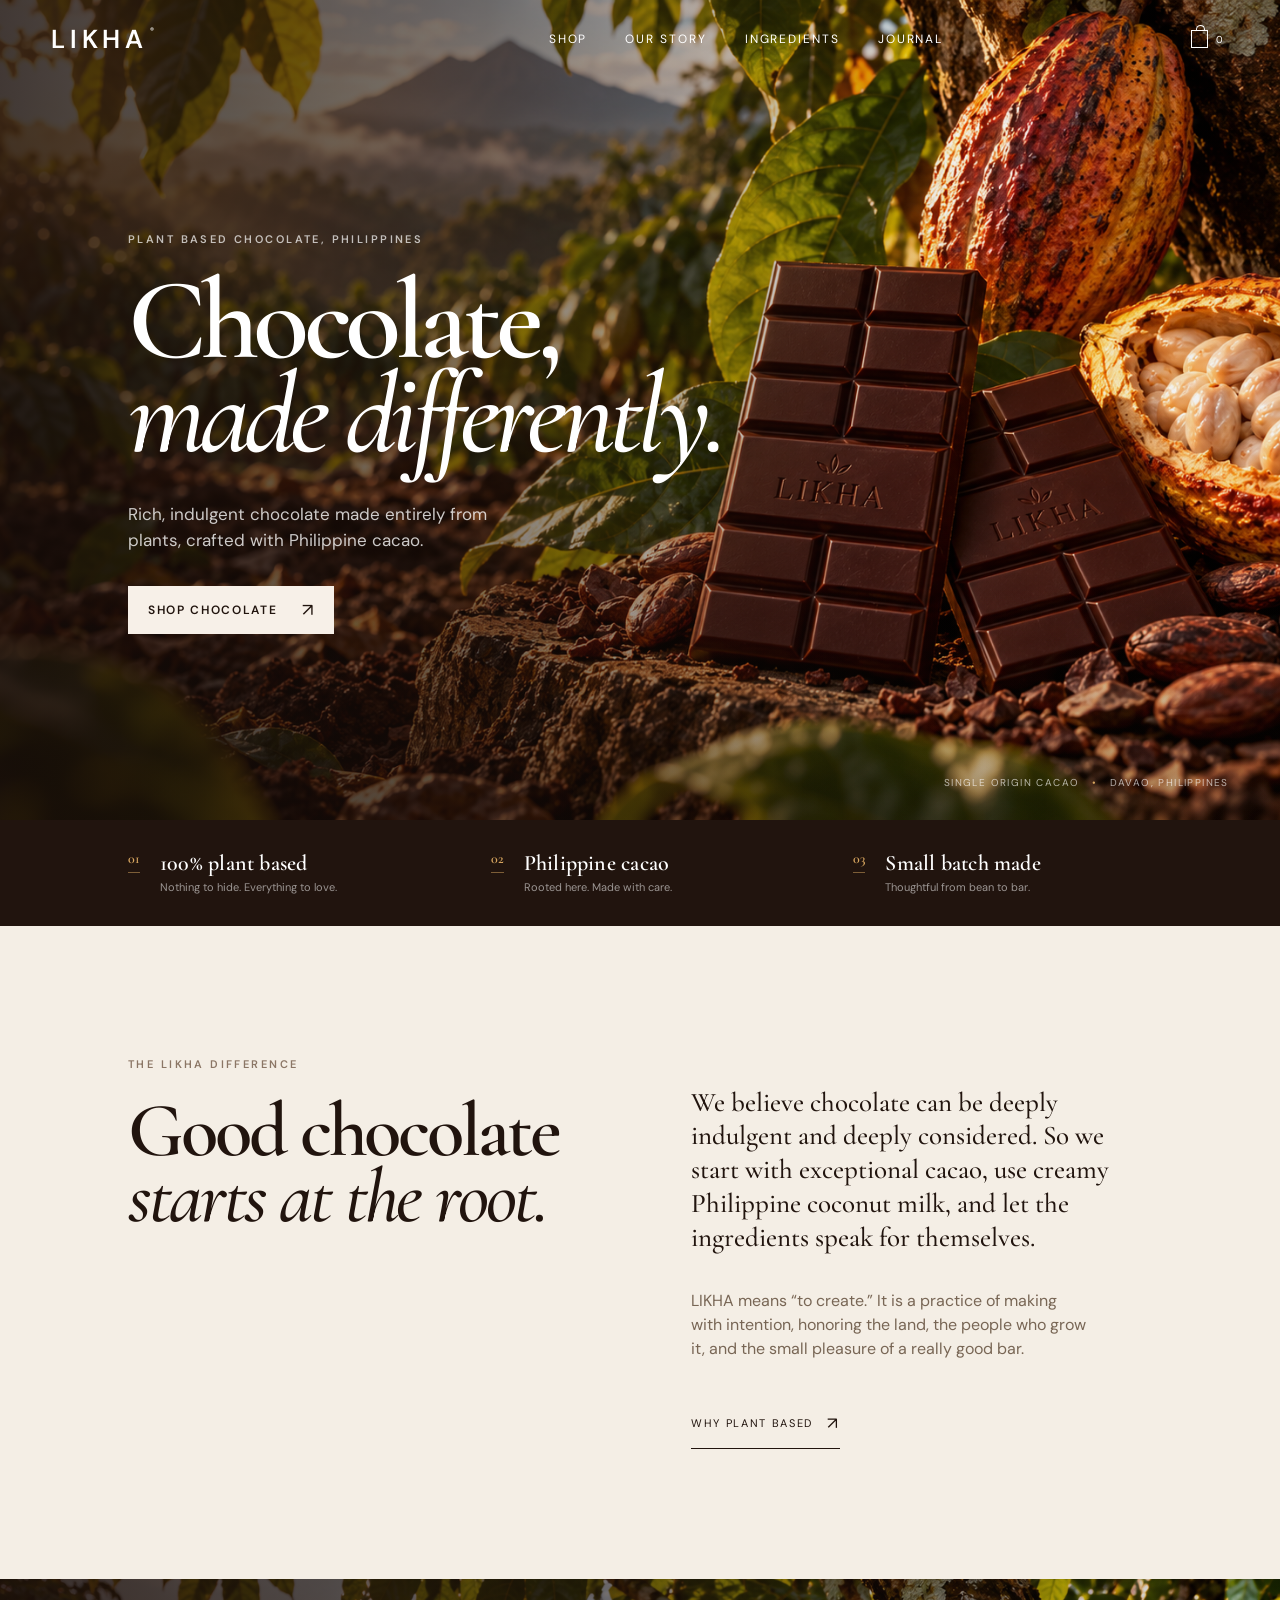
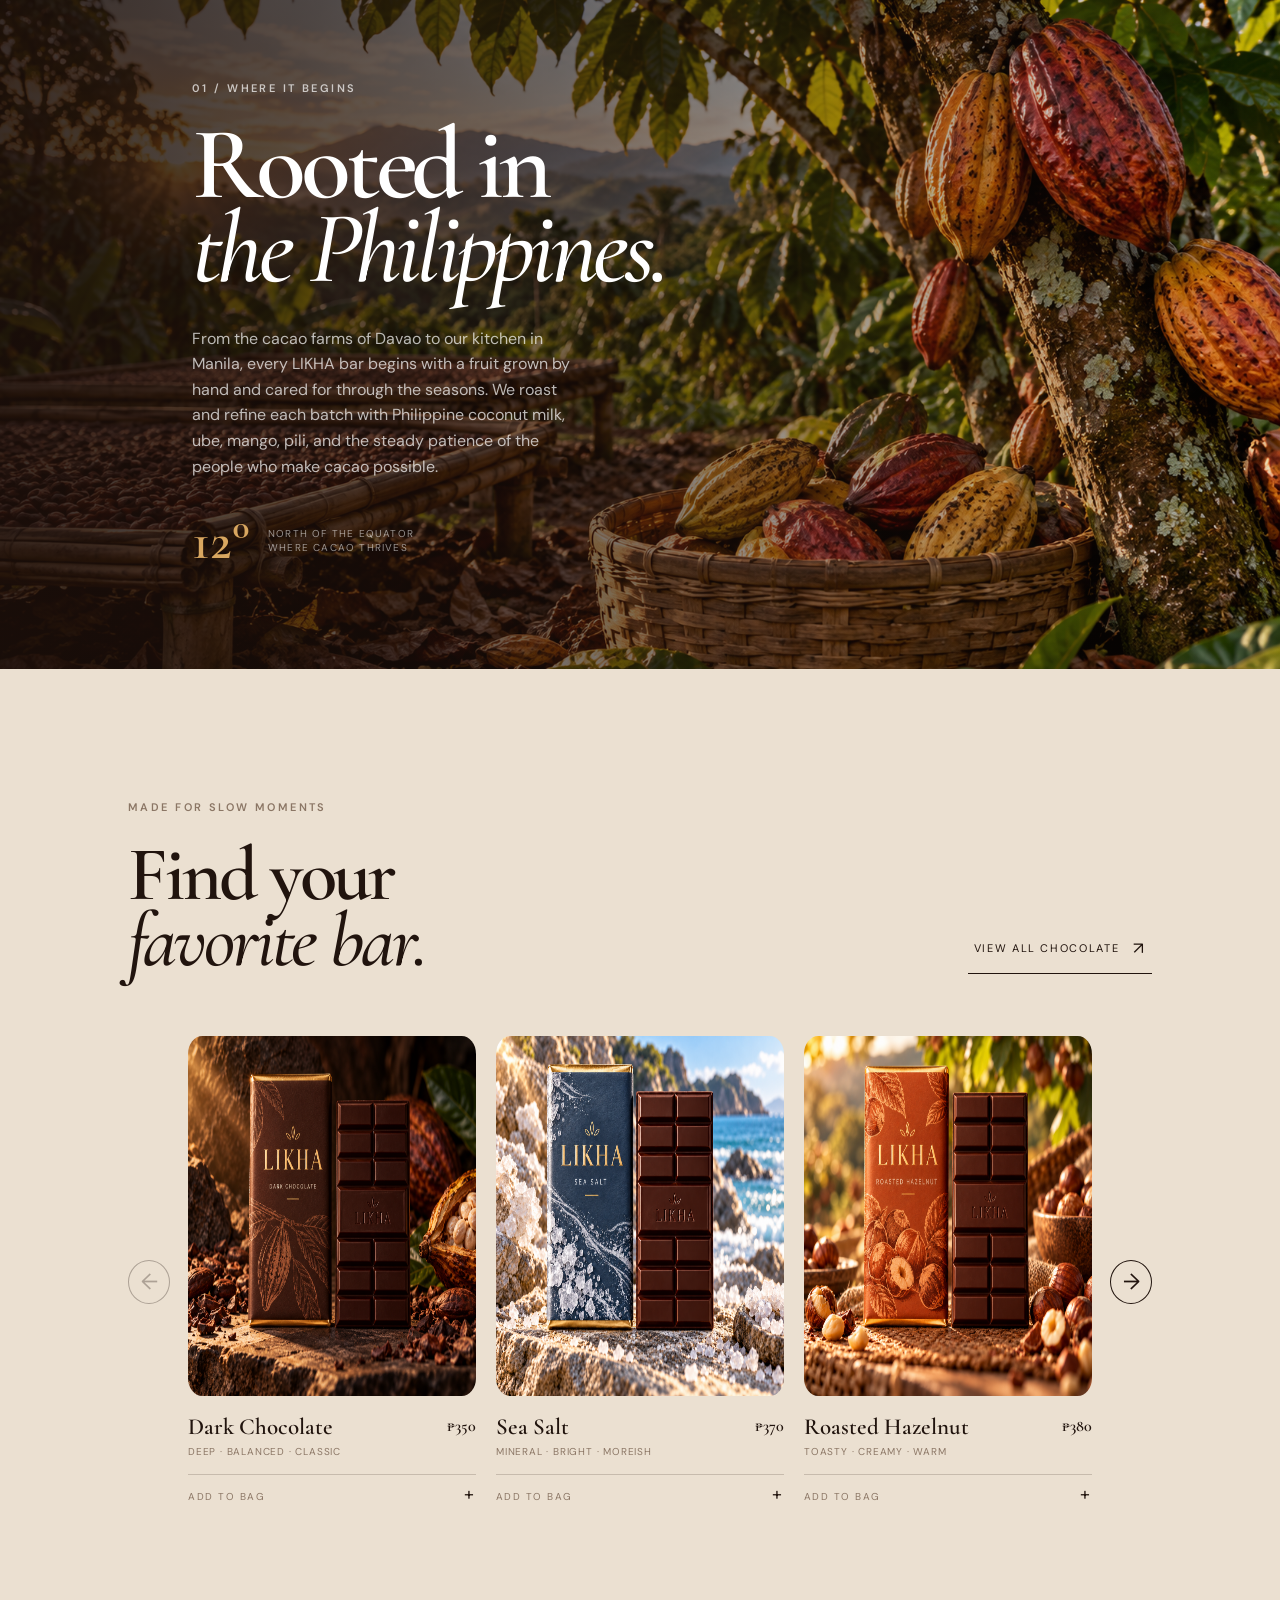
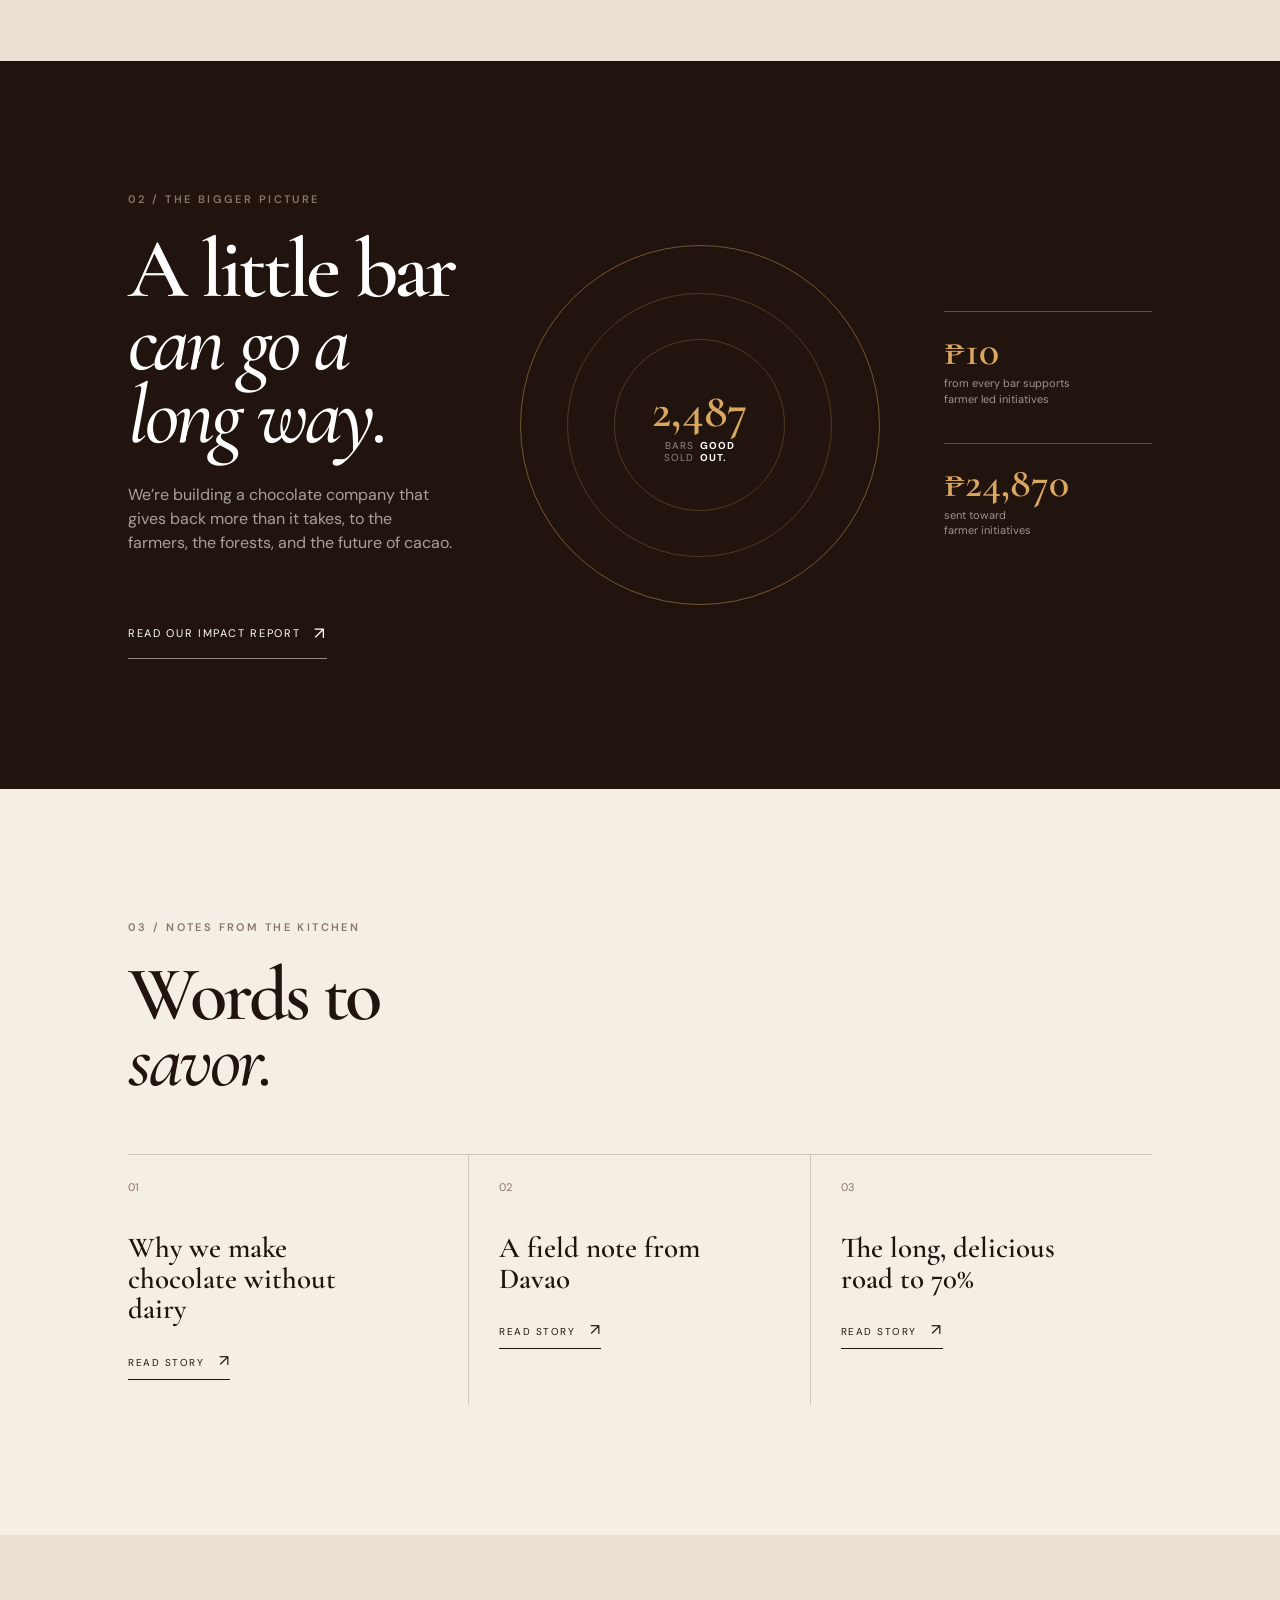
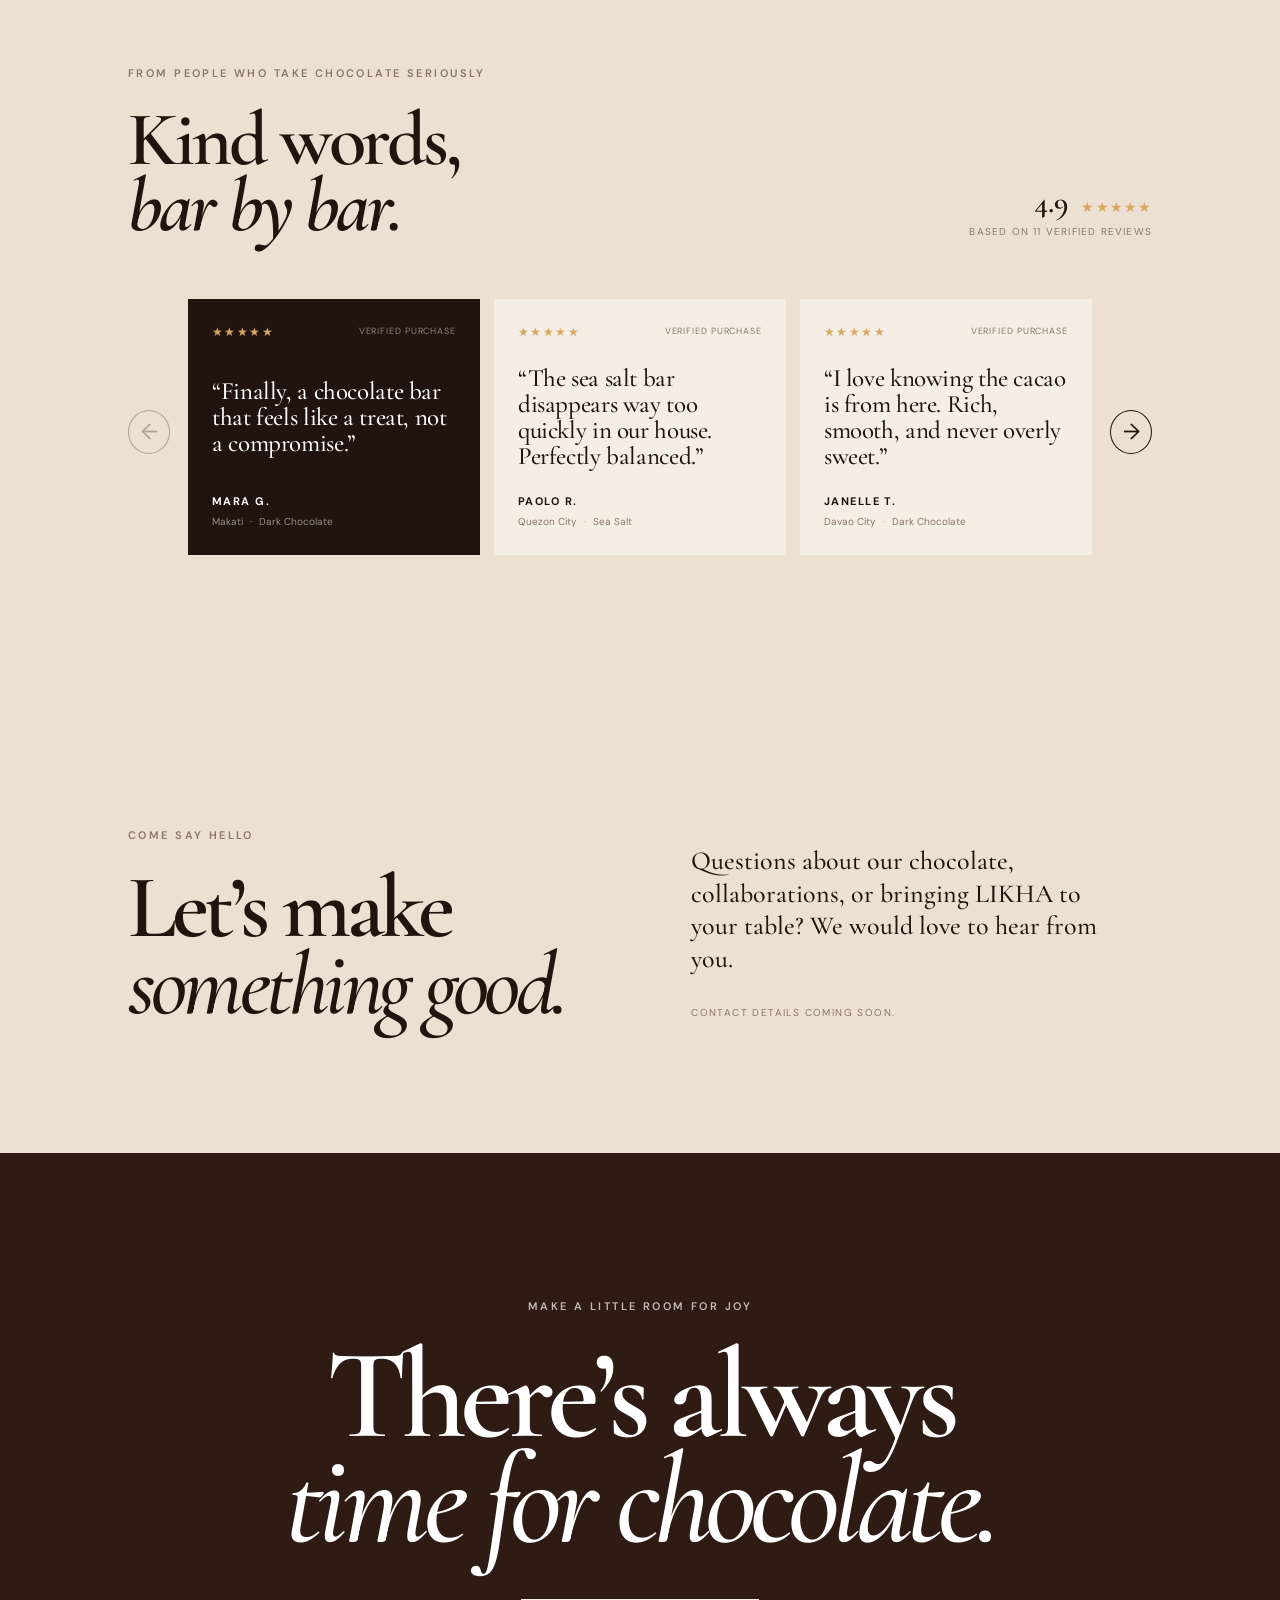
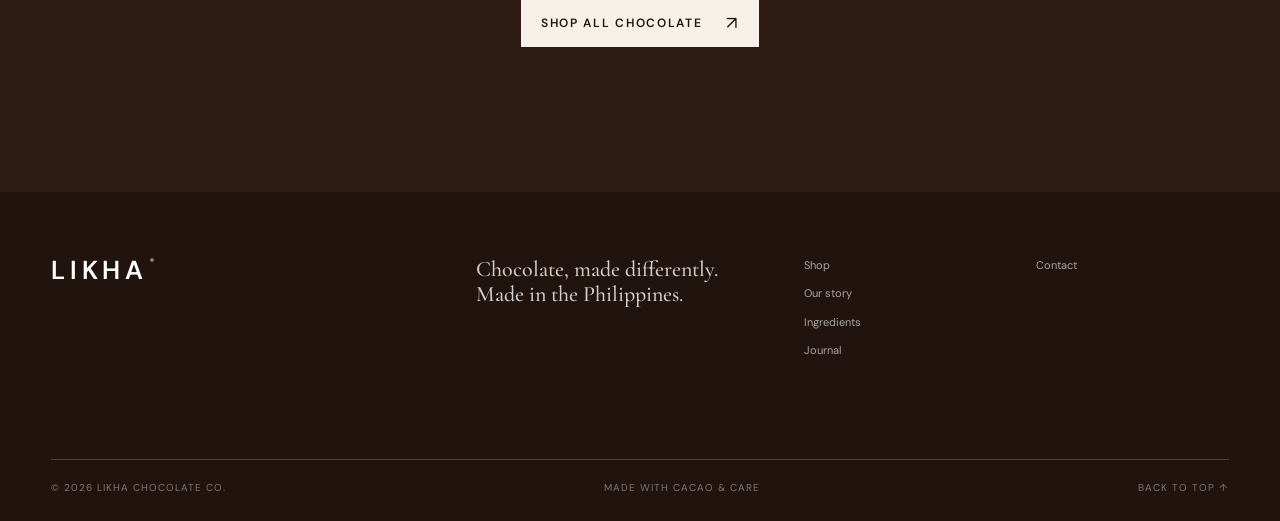
==== commit e1b68c69: "Fill responsive product image frames" ====
--- a/index.html
+++ b/index.html
@@ -10,7 +10,7 @@
     <link rel="preconnect" href="https://fonts.googleapis.com" />
     <link rel="preconnect" href="https://fonts.gstatic.com" crossorigin />
     <link href="https://fonts.googleapis.com/css2?family=Cormorant+Garamond:wght@500;600;700&family=DM+Sans:wght@400;500;600&display=swap" rel="stylesheet" />
-    <link rel="stylesheet" href="styles.css?v=20261010-product-contain" />
+    <link rel="stylesheet" href="styles.css?v=20261010-product-fill" />
   </head>
   <body>
     <header class="site-header" id="top">
--- a/styles.css
+++ b/styles.css
@@ -72,4 +72,4 @@
 @media(max-width:768px){.origin{height:clamp(560px,175vw,690px);min-height:0}.origin-image{background-size:cover;background-position:62% center}}
 @media(max-width:768px){.origin h2{font-size:clamp(46px,13vw,58px)}.origin h2 .origin-line{white-space:nowrap;max-width:100%}.scroll-cue{display:none}}
 /* Keep every product packshot fully visible inside its responsive card. */
-.product-art{background-size:contain !important;background-repeat:no-repeat;background-position:center}
+.product-art{background-size:100% 100% !important;background-repeat:no-repeat;background-position:center}
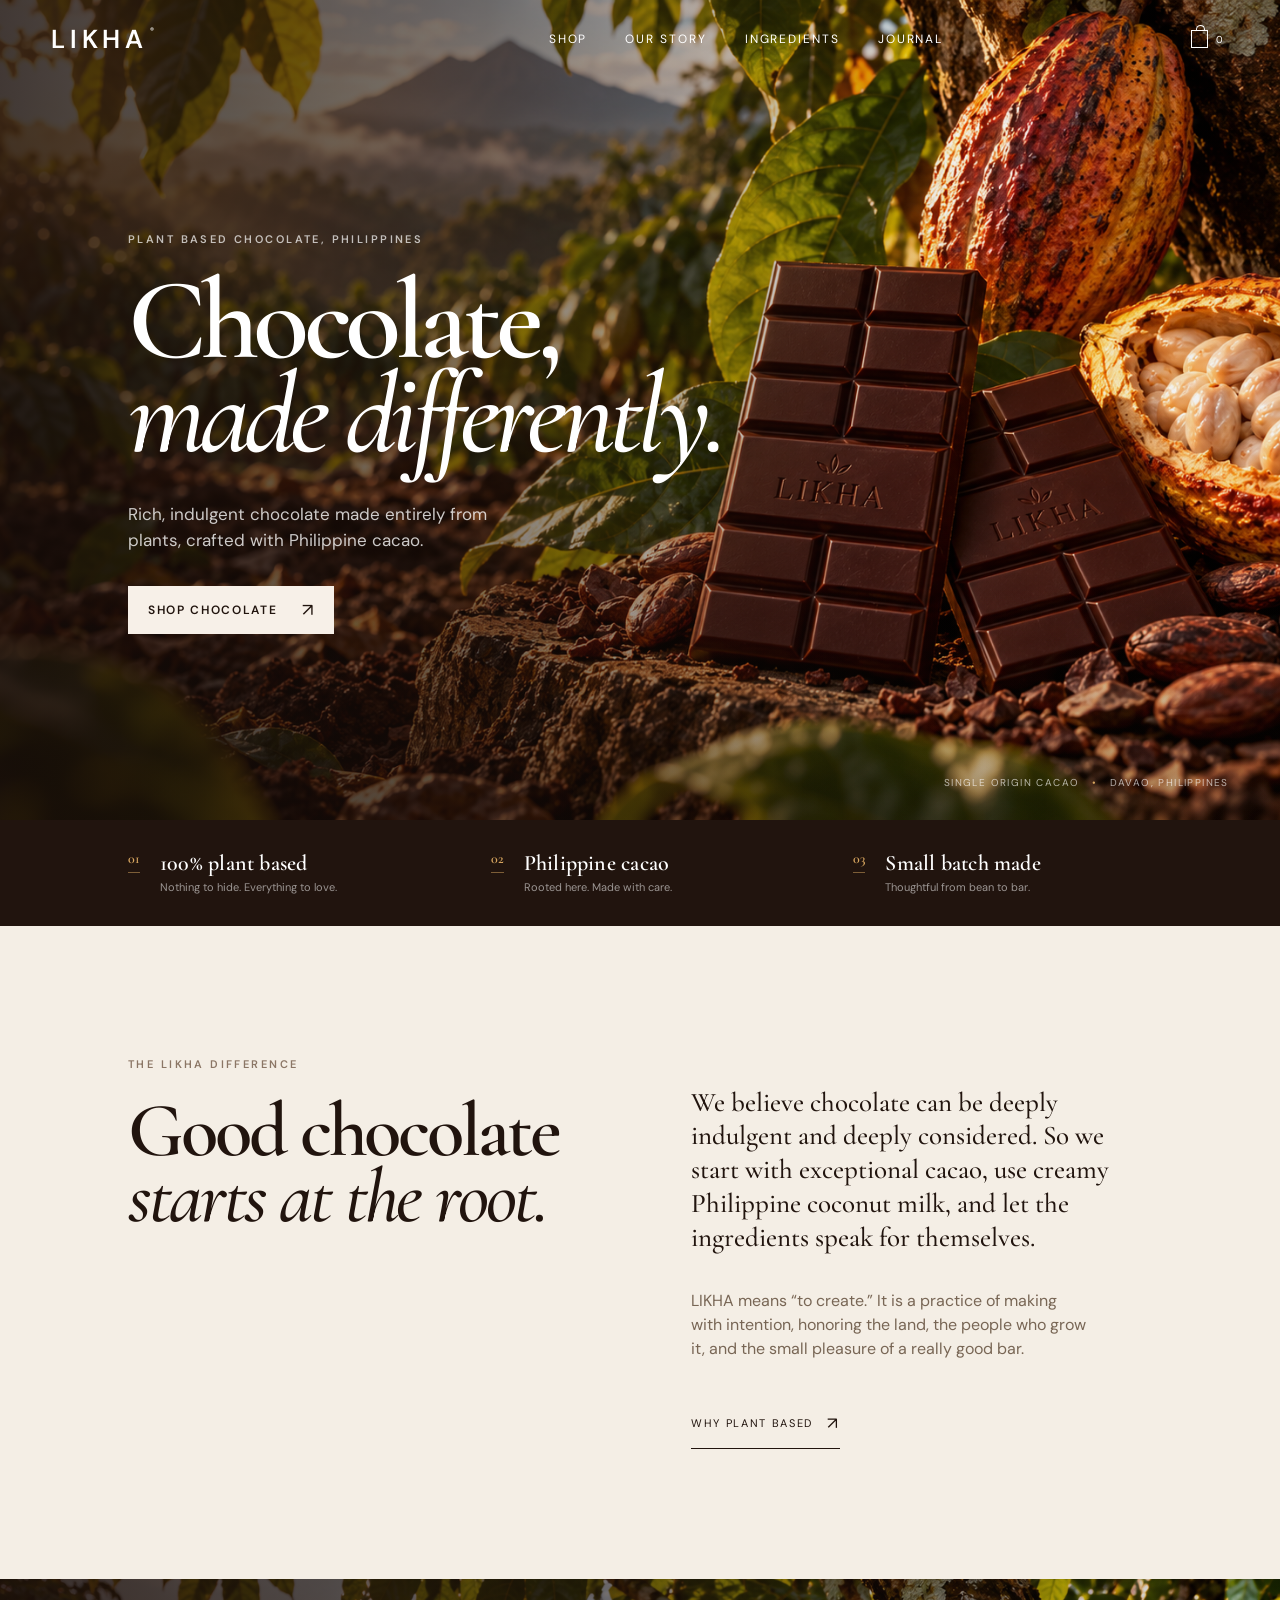
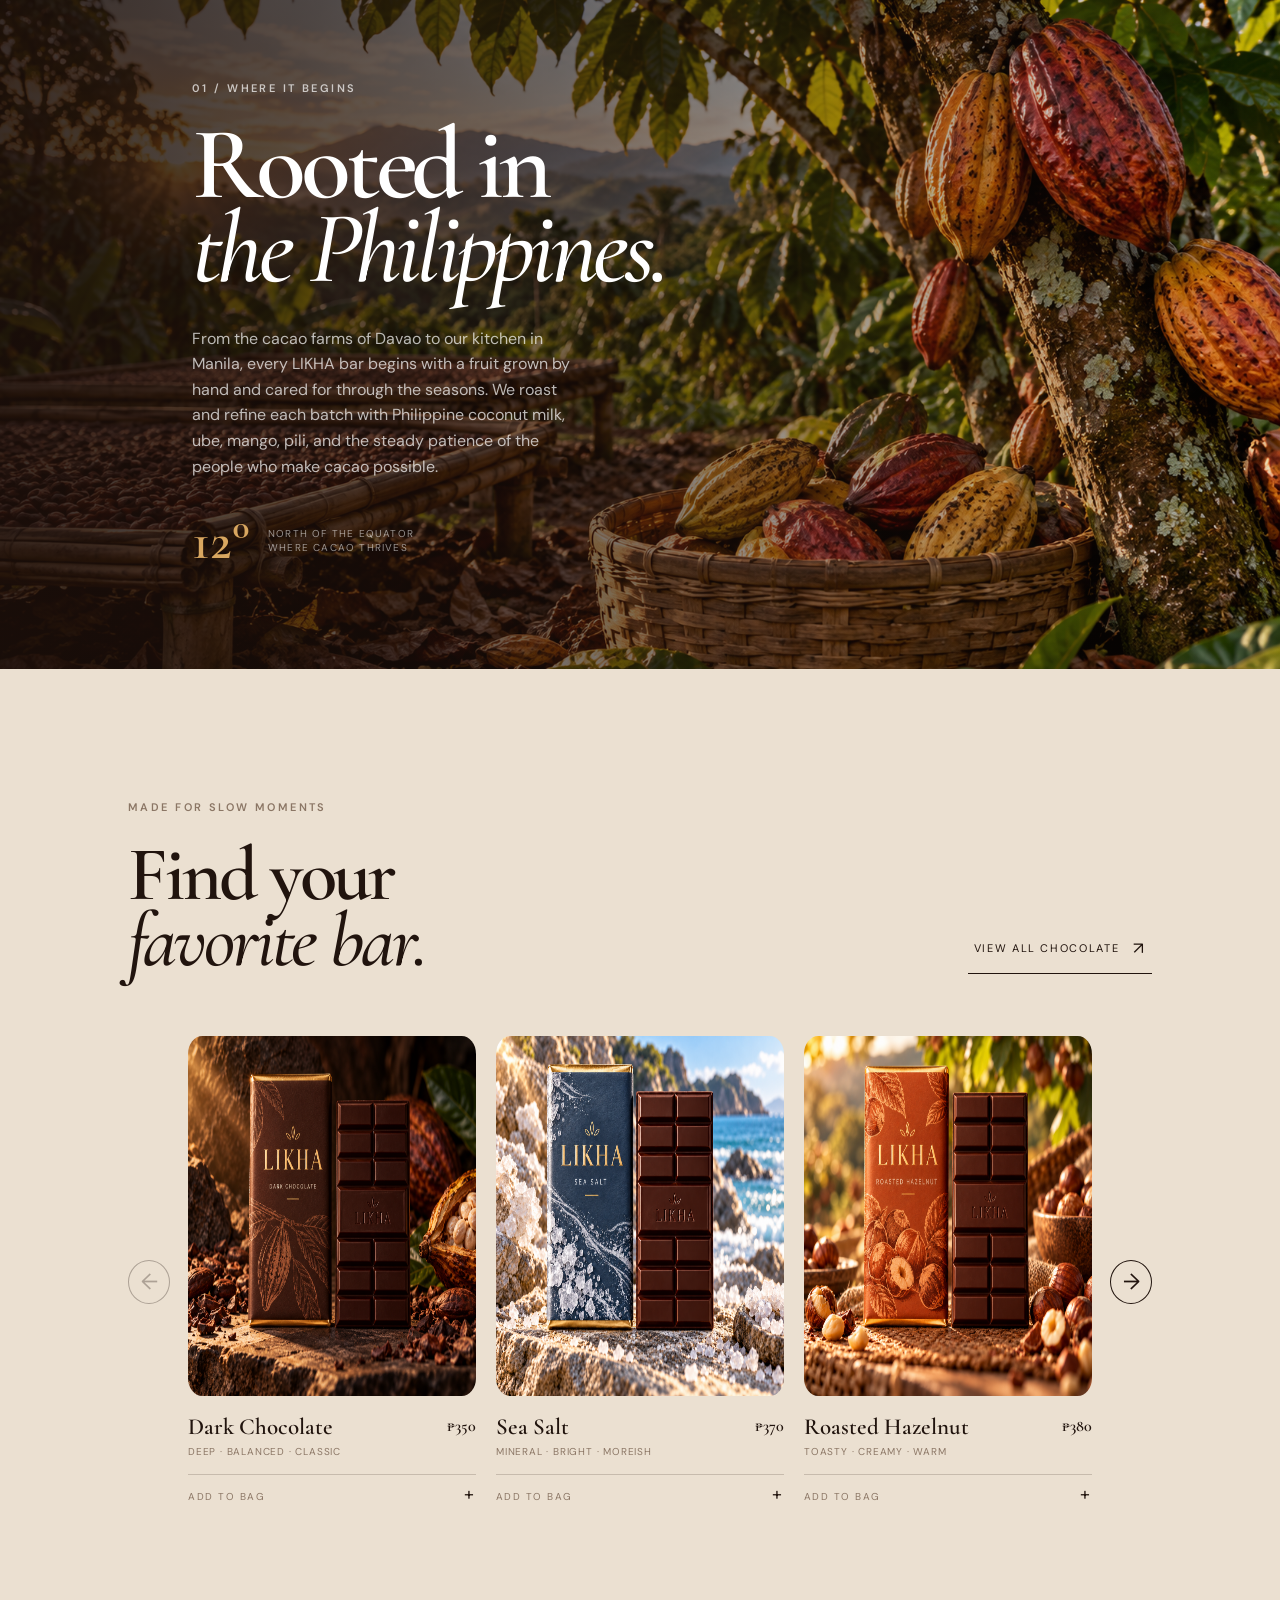
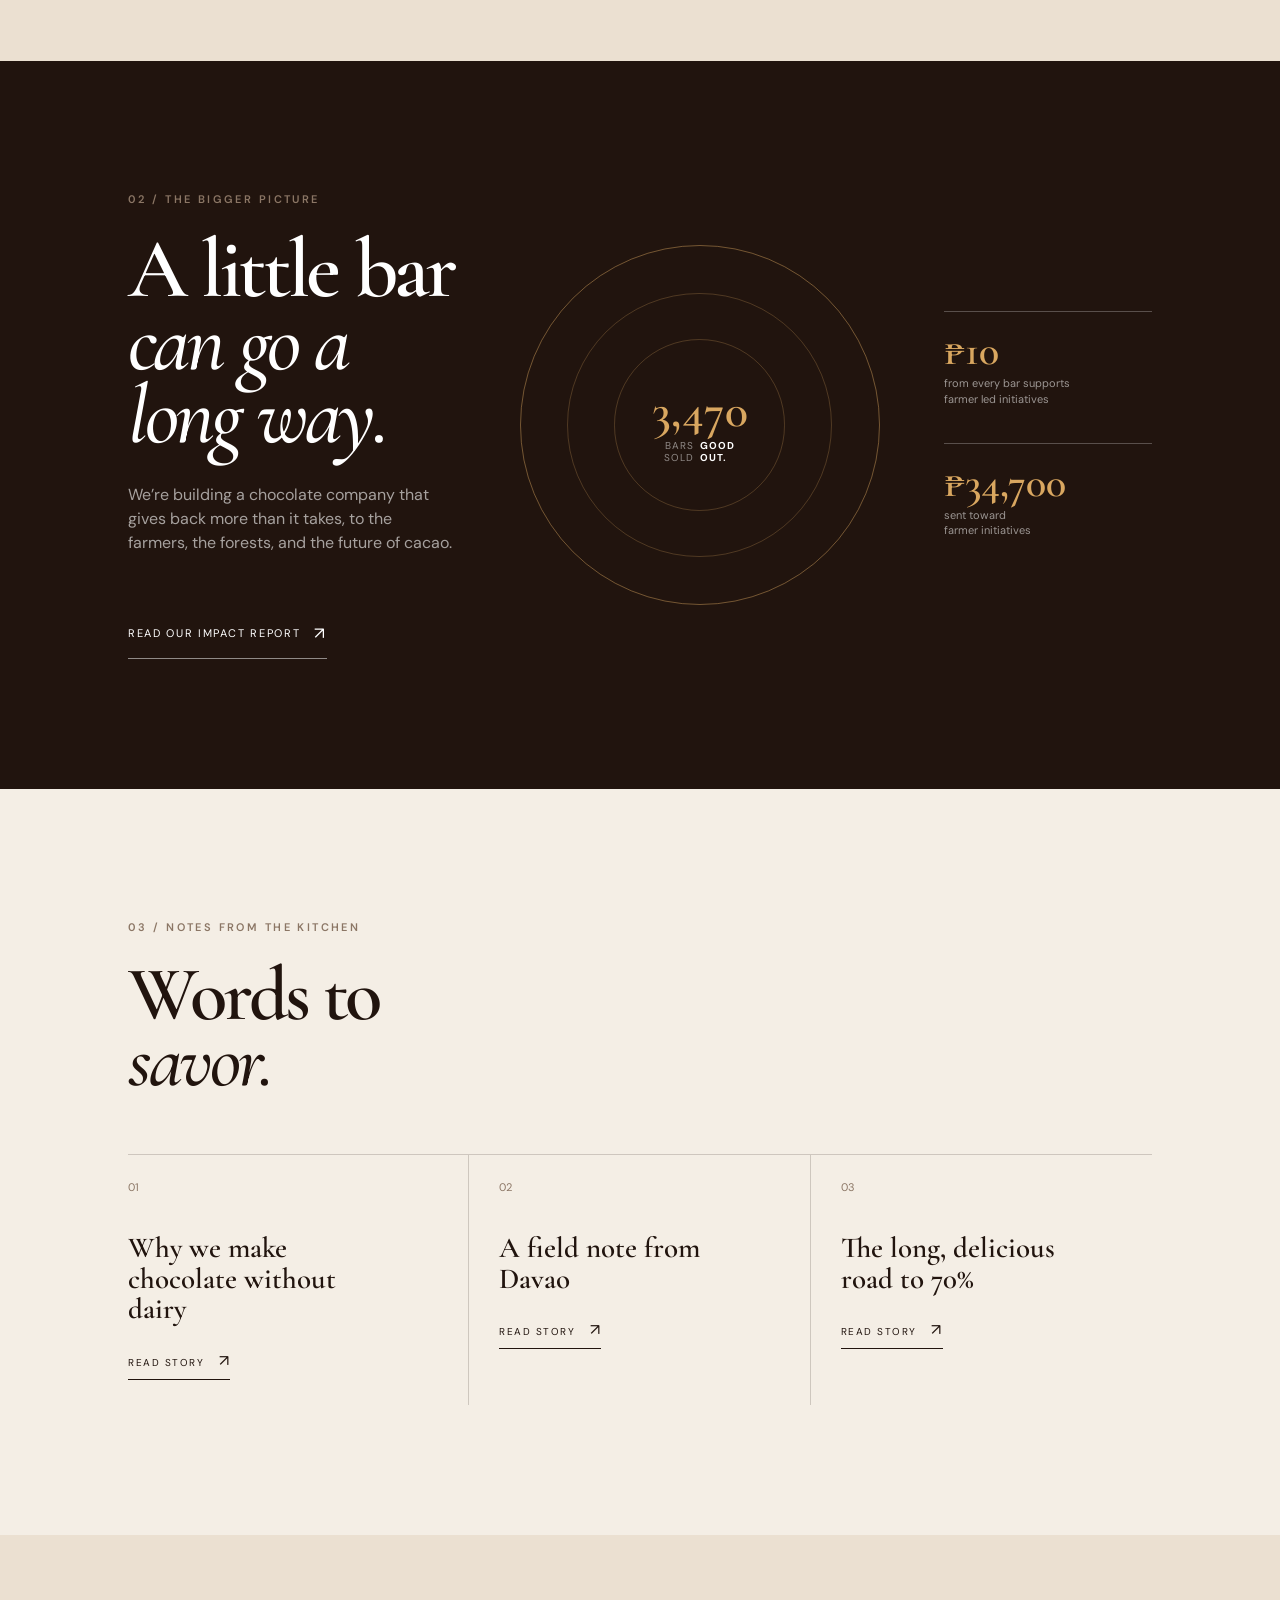
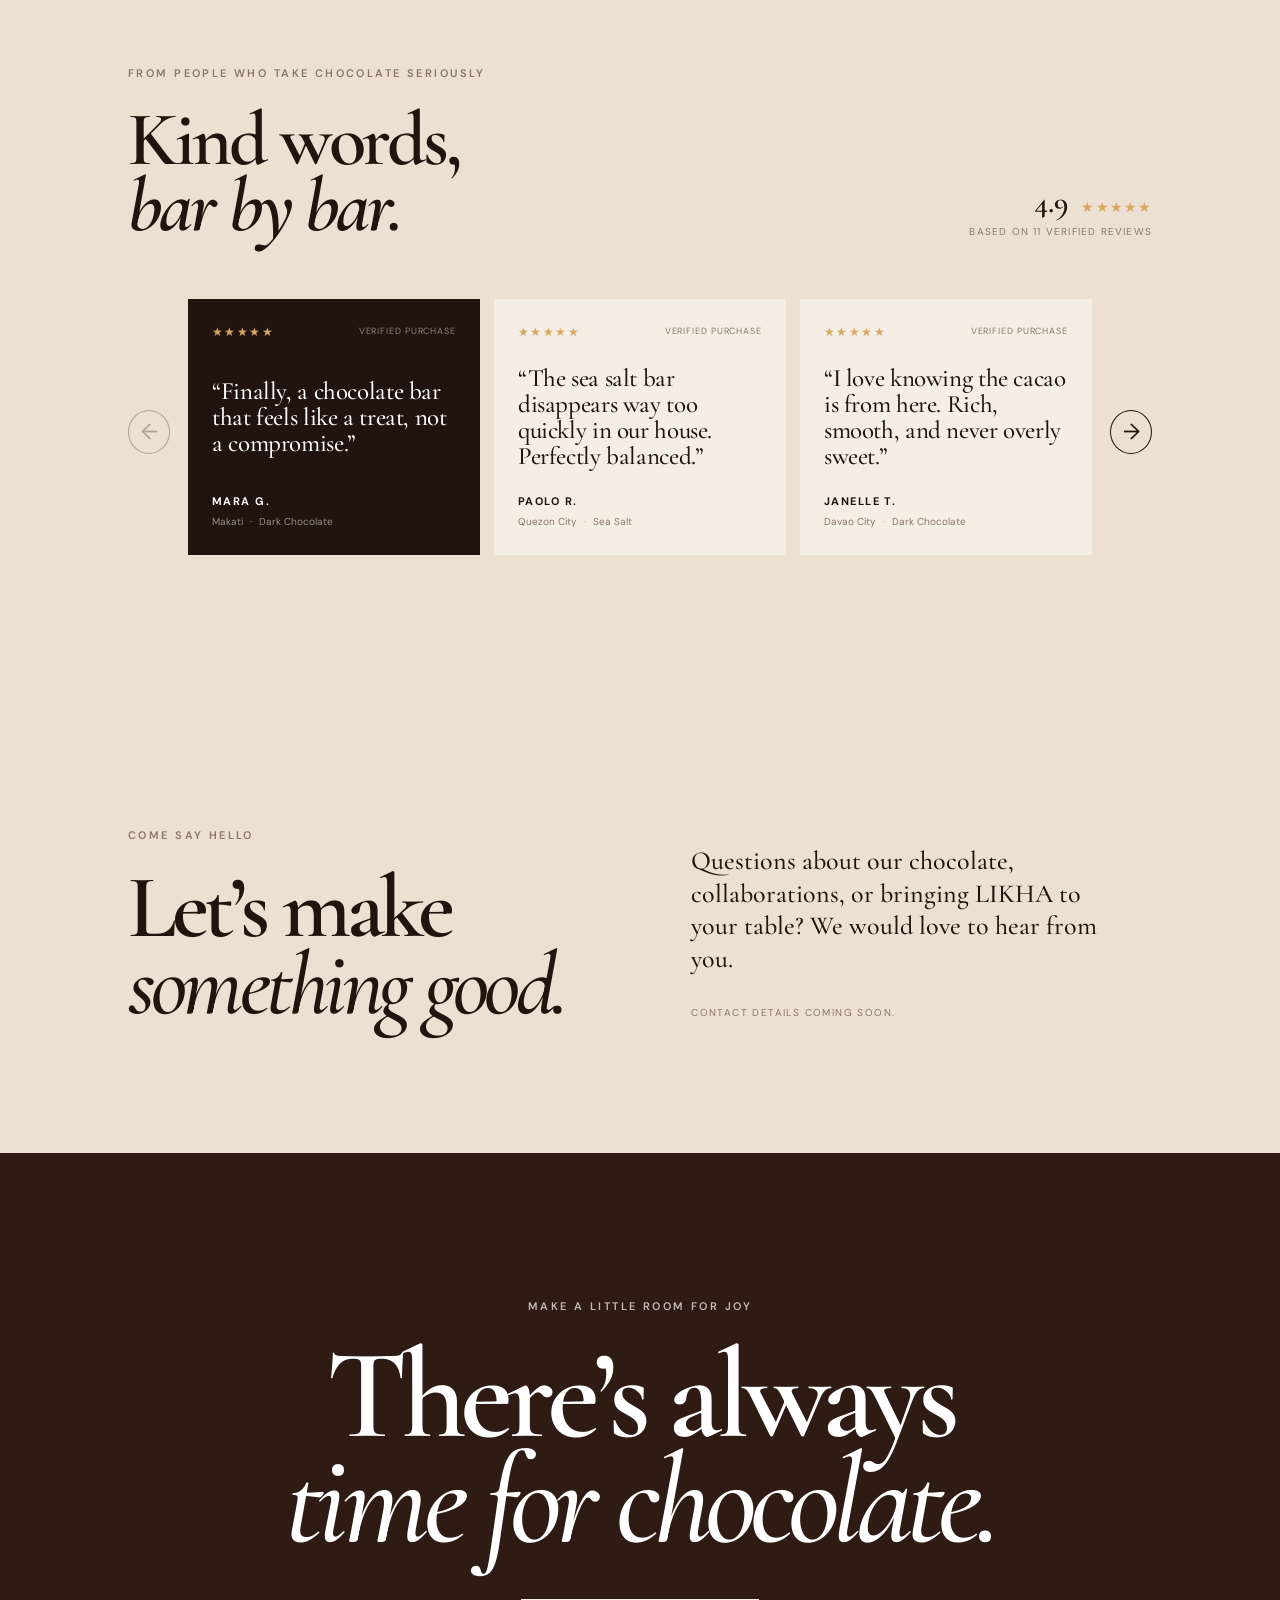
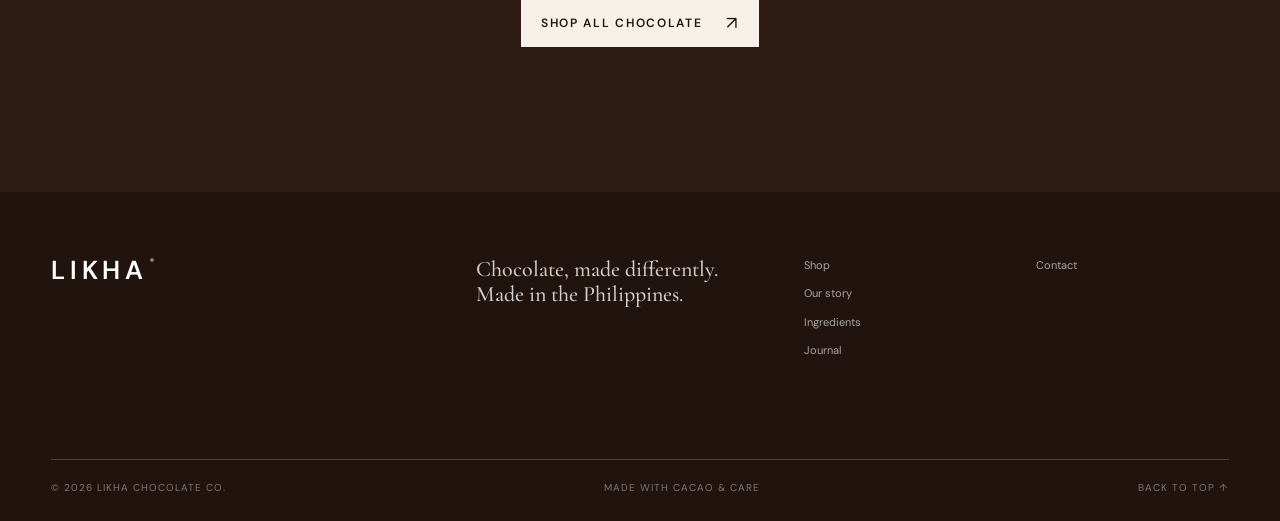
==== commit 208c7e01: "Fix mobile product carousel frame" ====
--- a/index.html
+++ b/index.html
@@ -10,7 +10,7 @@
     <link rel="preconnect" href="https://fonts.googleapis.com" />
     <link rel="preconnect" href="https://fonts.gstatic.com" crossorigin />
     <link href="https://fonts.googleapis.com/css2?family=Cormorant+Garamond:wght@500;600;700&family=DM+Sans:wght@400;500;600&display=swap" rel="stylesheet" />
-    <link rel="stylesheet" href="styles.css?v=20261010-product-fill" />
+    <link rel="stylesheet" href="styles.css?v=20261010-product-mobile-frame" />
   </head>
   <body>
     <header class="site-header" id="top">
--- a/styles.css
+++ b/styles.css
@@ -73,3 +73,4 @@
 @media(max-width:768px){.origin h2{font-size:clamp(46px,13vw,58px)}.origin h2 .origin-line{white-space:nowrap;max-width:100%}.scroll-cue{display:none}}
 /* Keep every product packshot fully visible inside its responsive card. */
 .product-art{background-size:100% 100% !important;background-repeat:no-repeat;background-position:center}
+@media(max-width:768px){.product-card{flex:0 0 100%;max-width:100%}.product-art{width:100%;height:auto;aspect-ratio:4 / 3;border-radius:24px;overflow:hidden}}
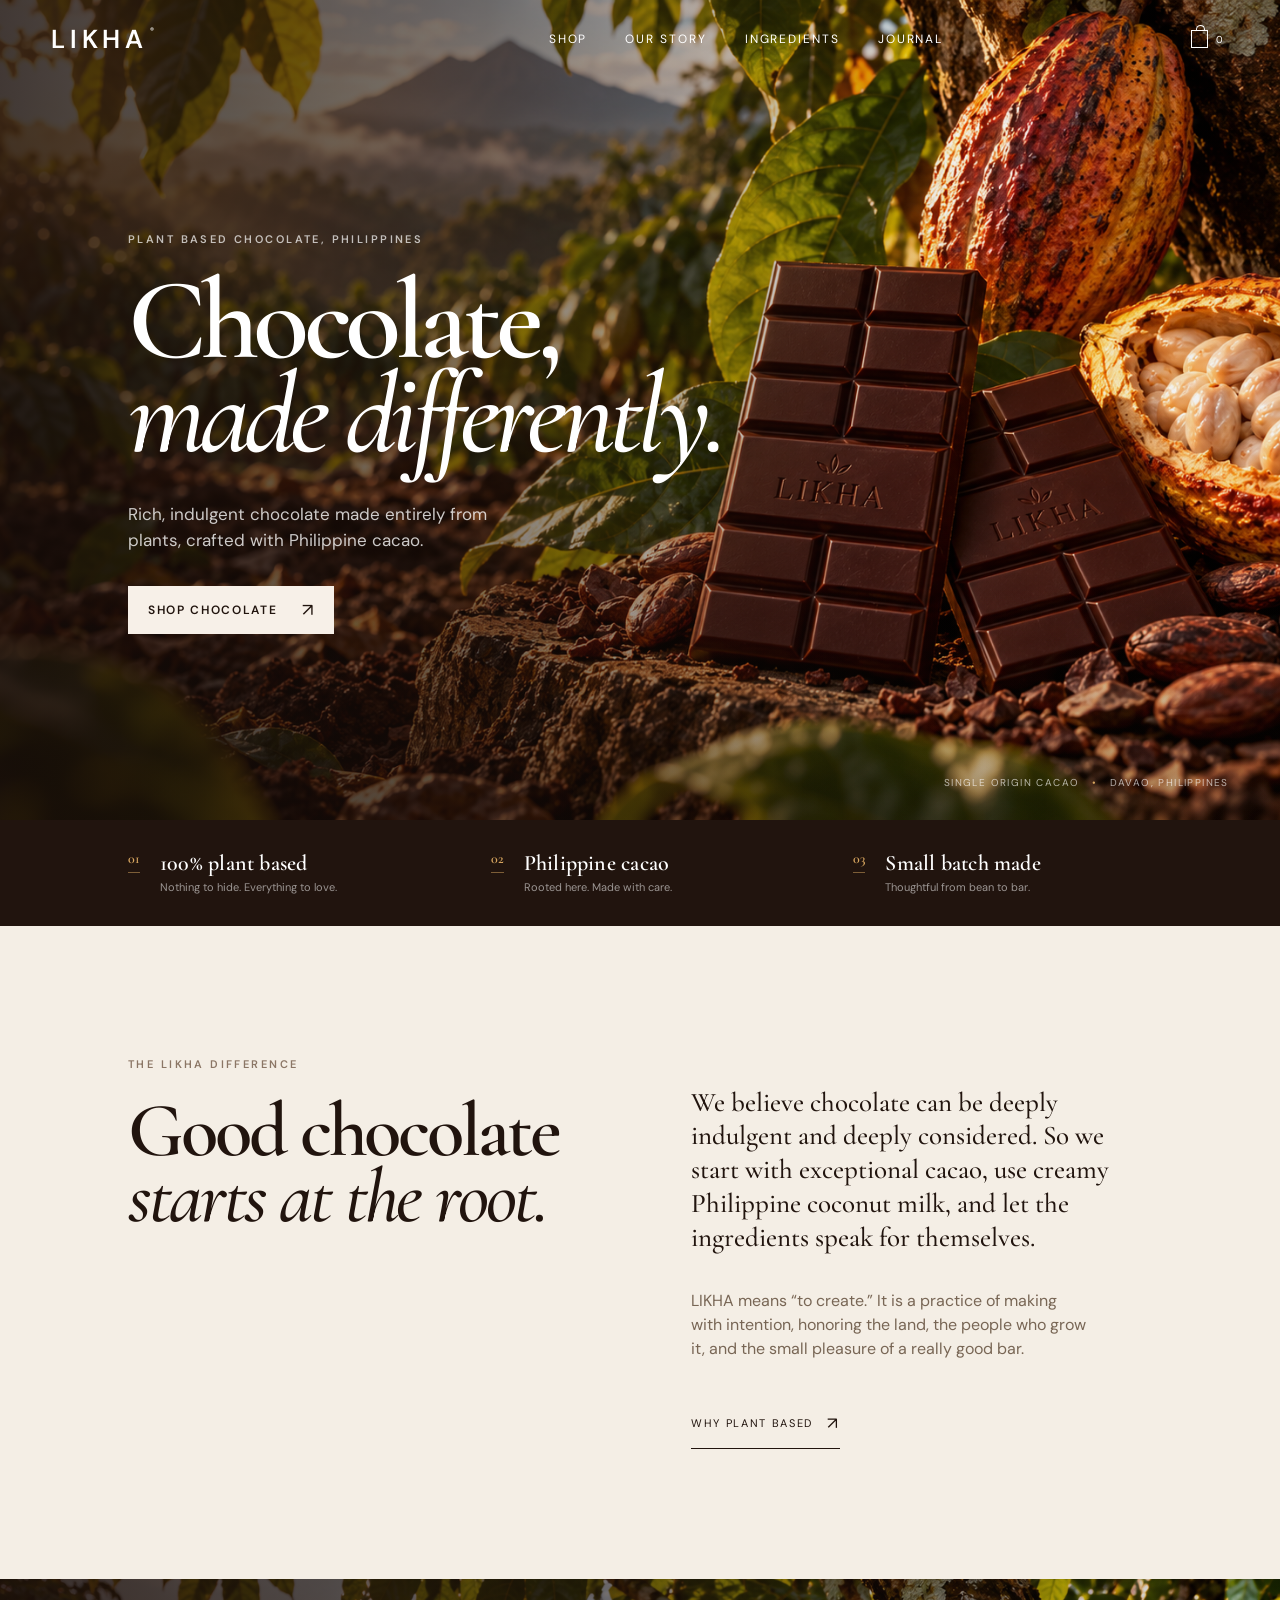
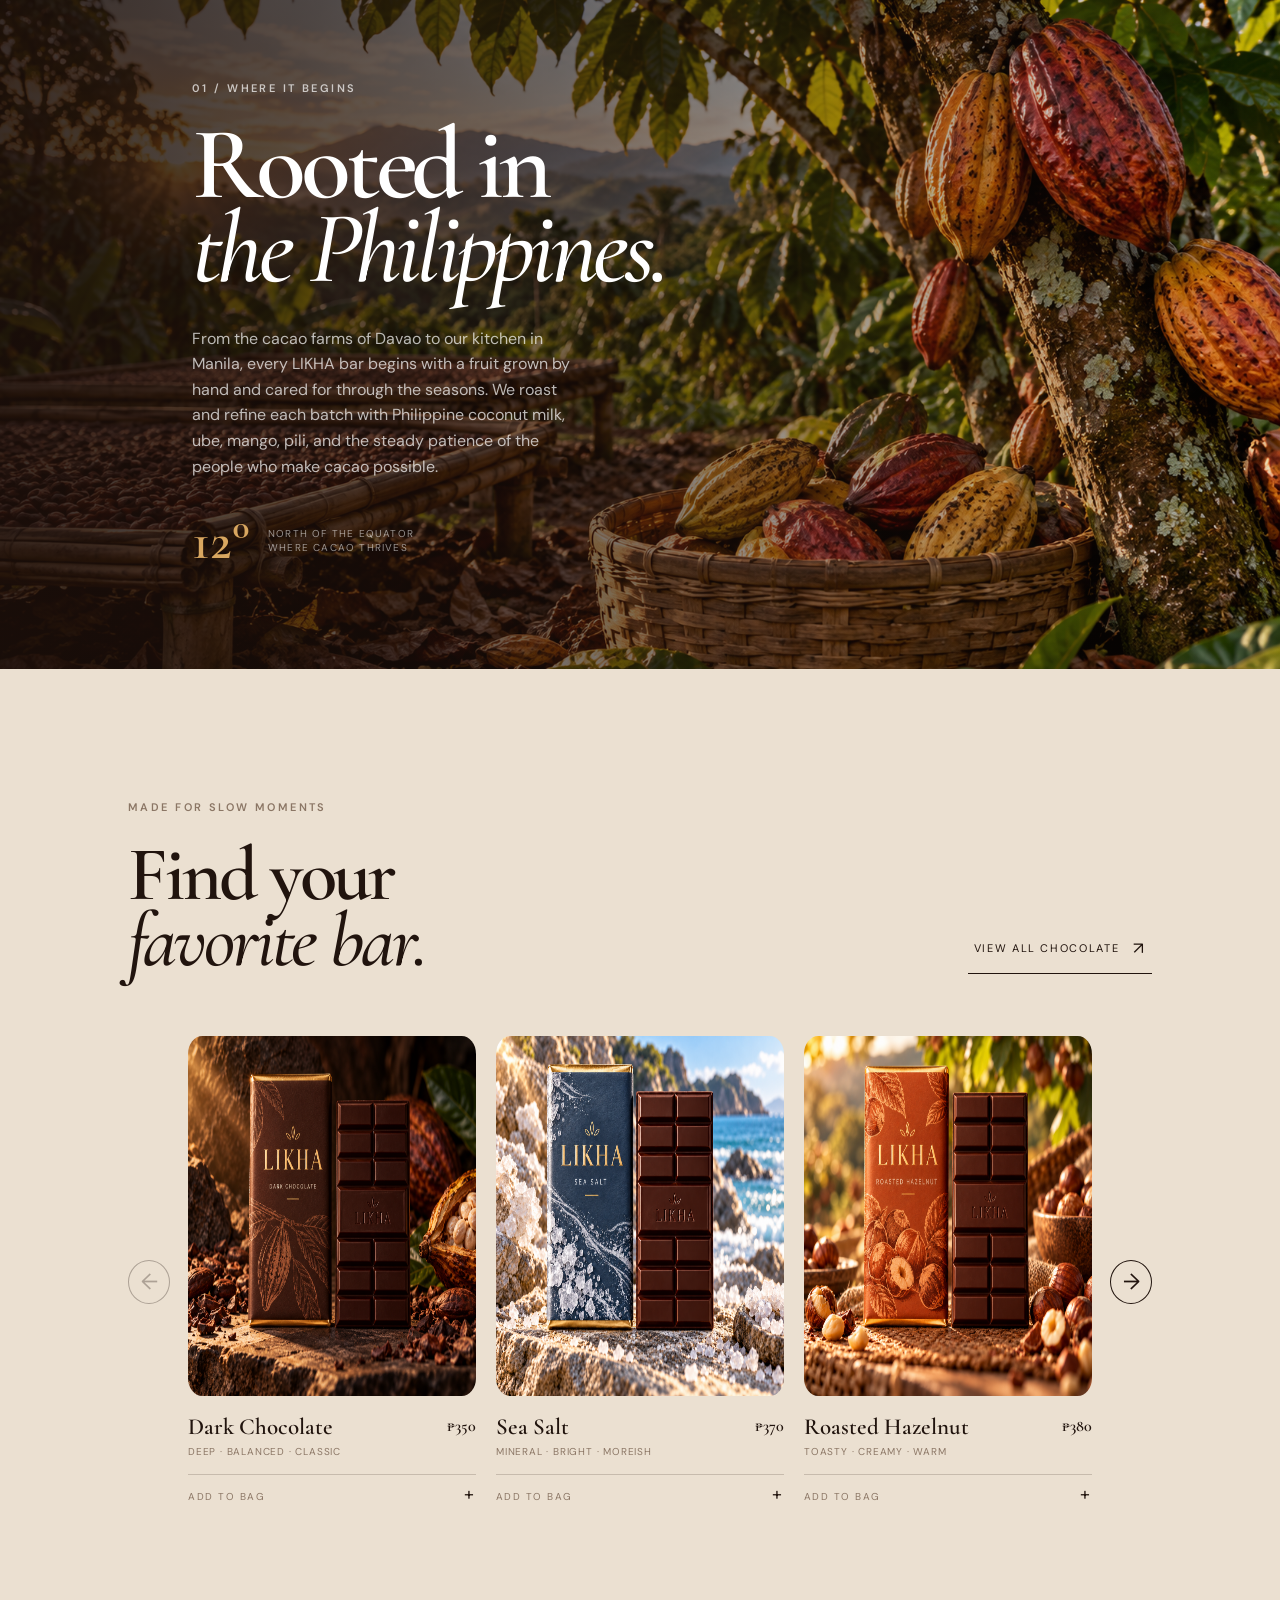
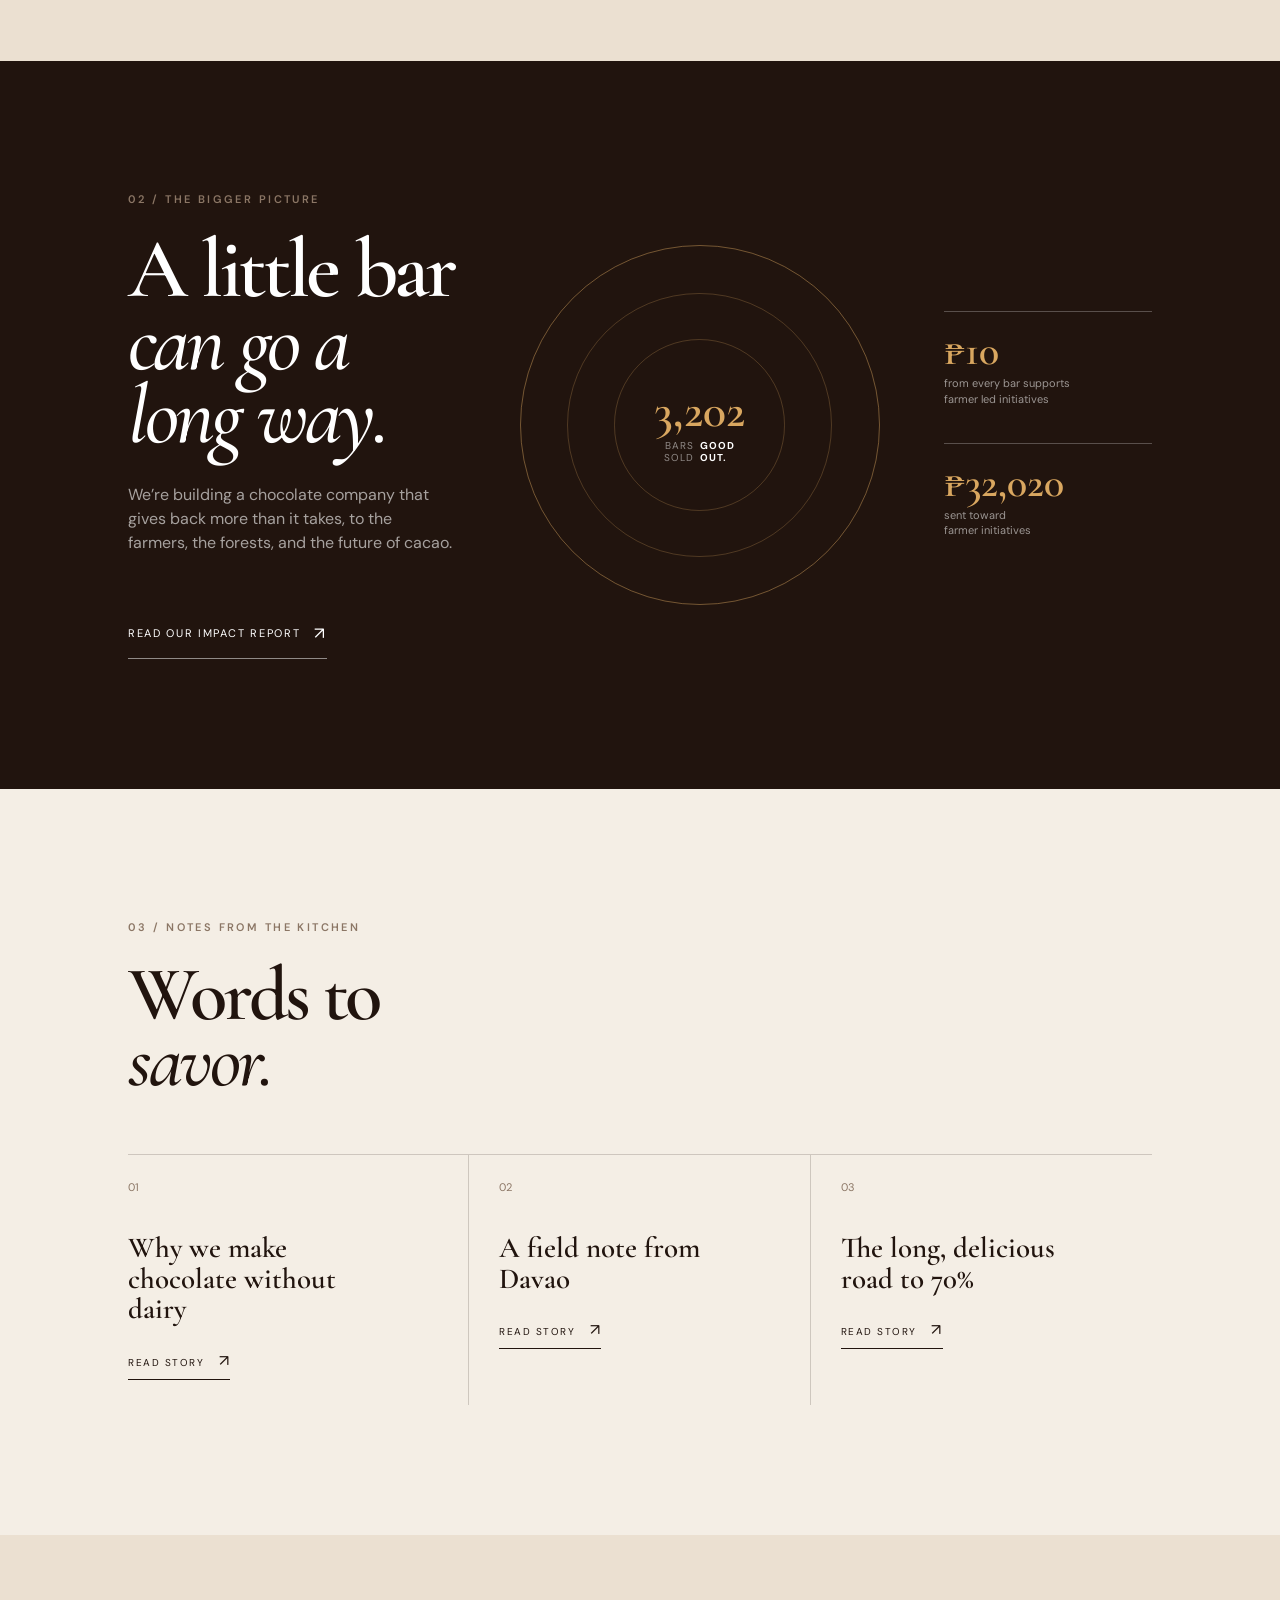
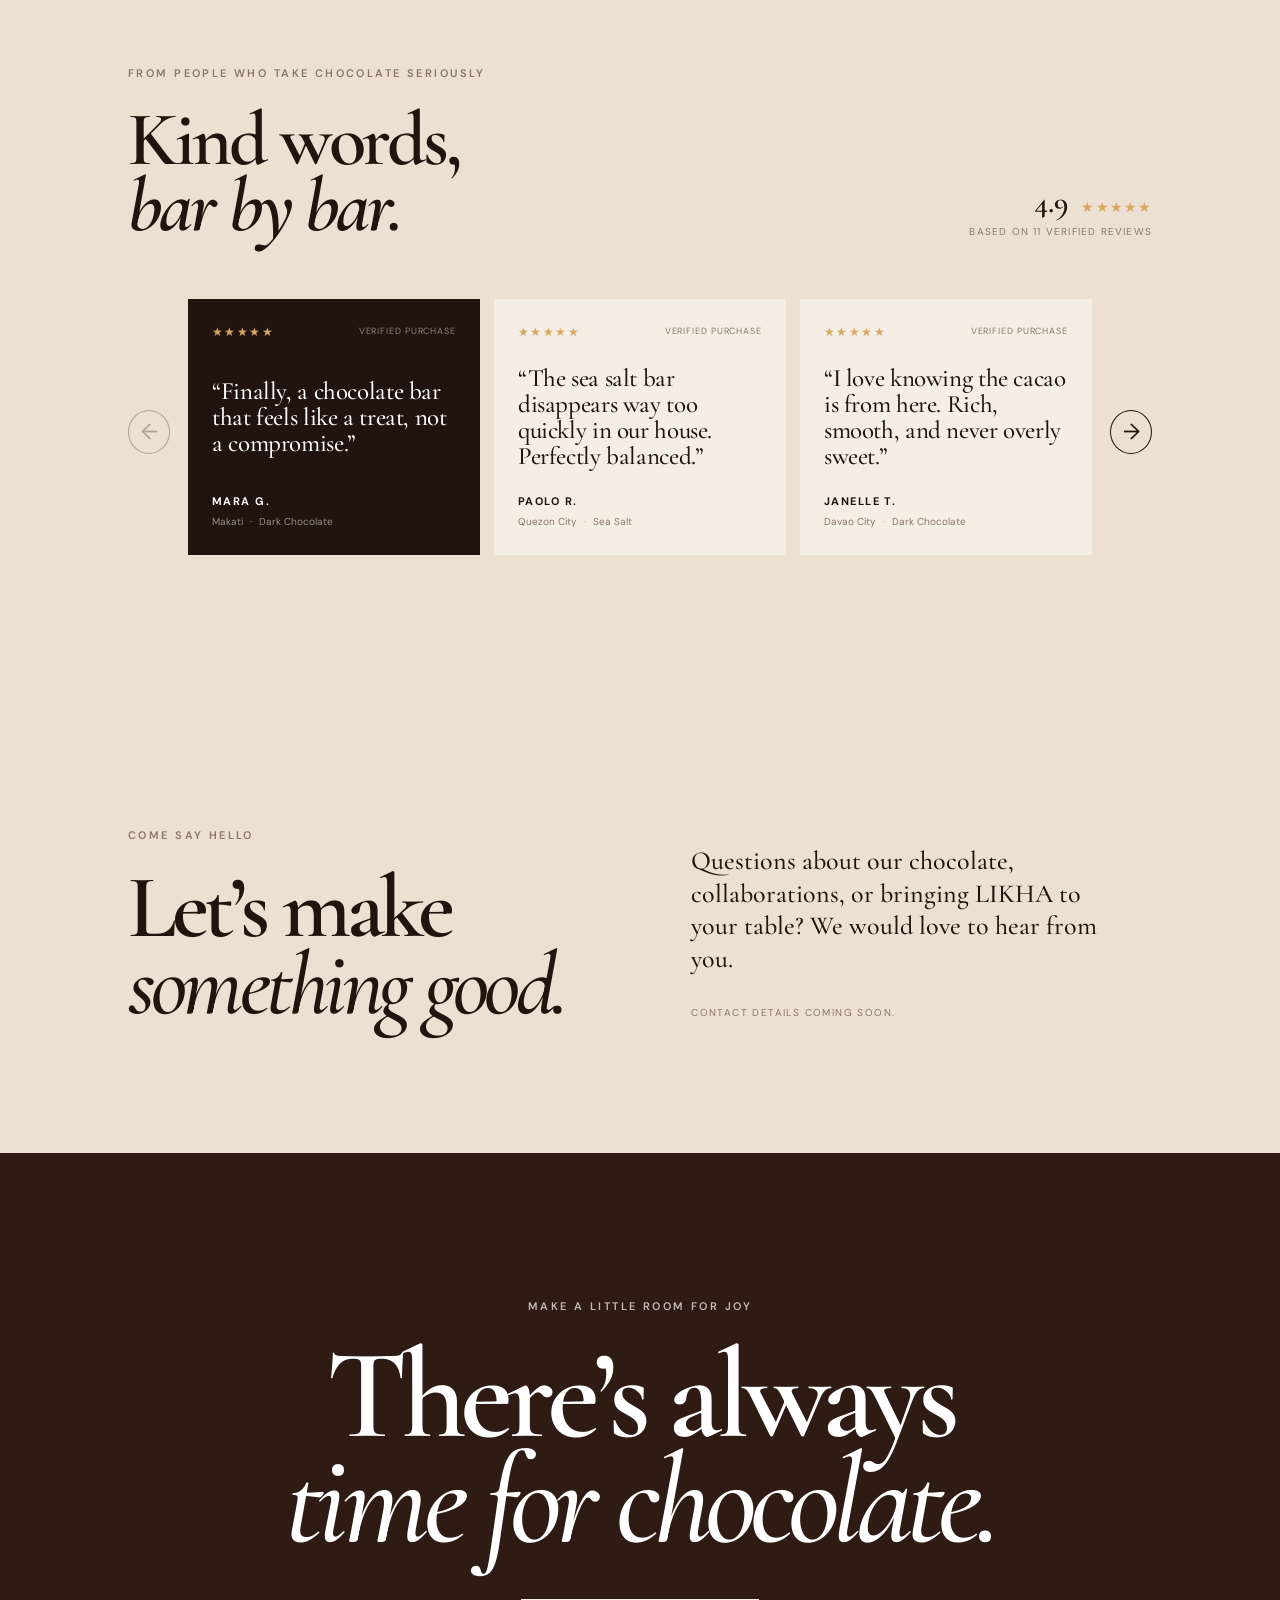
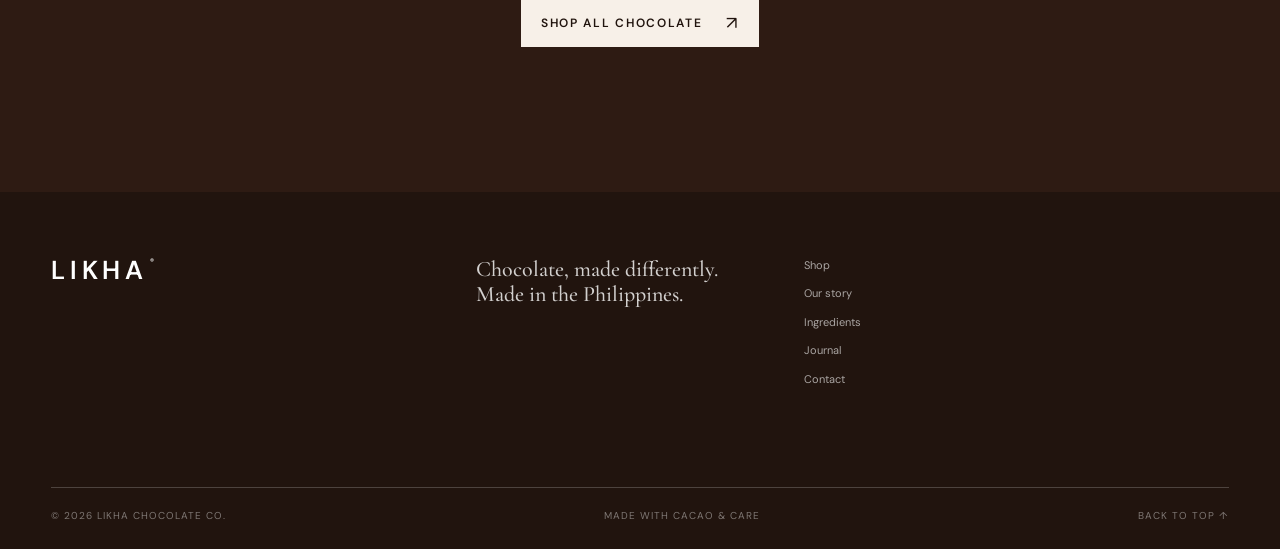
==== commit 7edcc32c: "Fix responsive testimonials and footer layout" ====
--- a/index.html
+++ b/index.html
@@ -132,7 +132,7 @@
       <section class="final-cta"><p class="eyebrow light">Make a little room for joy</p><h2>There’s always<br /><em>time for chocolate.</em></h2><a class="button button-light" href="#shop">Shop all chocolate <b>↗</b></a></section>
     </main>
 
-    <footer class="site-footer"><div class="footer-top"><a class="wordmark" href="#top">LIKHA<span>®</span></a><p>Chocolate, made differently.<br />Made in the Philippines.</p><div class="footer-links"><a href="#shop">Shop</a><a href="#story">Our story</a><a href="#ingredients">Ingredients</a><a href="#journal">Journal</a></div><div class="footer-links"><a href="#contact">Contact</a></div></div><div class="footer-bottom"><span>© <span id="year"></span> LIKHA Chocolate Co.</span><span>Made with cacao & care</span><a href="#top">Back to top ↑</a></div></footer>
+    <footer class="site-footer"><div class="footer-top"><a class="wordmark" href="#top">LIKHA<span>®</span></a><p>Chocolate, made differently.<br />Made in the Philippines.</p><div class="footer-links"><a href="#shop">Shop</a><a href="#story">Our story</a><a href="#ingredients">Ingredients</a><a href="#journal">Journal</a><a href="#contact">Contact</a></div></div><div class="footer-bottom"><span>© <span id="year"></span> LIKHA Chocolate Co.</span><span>Made with cacao & care</span><a href="#top">Back to top ↑</a></div></footer>
     <dialog class="product-dialog" id="productDialog" aria-labelledby="dialogTitle">
       <button class="dialog-close" id="dialogClose" type="button" aria-label="Close product details">×</button>
       <div class="dialog-layout">
--- a/styles.css
+++ b/styles.css
@@ -10,7 +10,7 @@
 /* Review carousel controls */
 .review-carousel{display:flex;align-items:center;gap:18px}.review-window{overflow:hidden;flex:1;min-width:0}.review-grid{display:flex;gap:14px;overflow-x:auto;scroll-behavior:smooth;scrollbar-width:none;padding:2px 0 12px}.review-grid::-webkit-scrollbar{display:none}.review-card{min-width:calc((100% - 28px) / 3)}.review-arrow{width:42px;height:42px;flex:0 0 42px;border:1px solid var(--ink);border-radius:50%;font-size:22px;line-height:1;display:grid;place-items:center;transition:background .2s,color .2s,transform .2s}.review-arrow:hover{background:var(--ink);color:var(--cream);transform:scale(1.05)}.review-arrow:disabled{opacity:.3;cursor:default;transform:none}.review-arrow:focus-visible{outline:2px solid var(--gold);outline-offset:4px}
 @media(max-width:900px){.review-card{min-width:calc((100% - 14px) / 2)}}
-@media(max-width:640px){.review-carousel{gap:8px}.review-arrow{width:34px;height:34px;flex-basis:34px;font-size:18px}.review-card{min-width:82vw}.review-grid{margin-right:0;scroll-snap-type:x mandatory}.review-card{scroll-snap-align:start}}
+@media(max-width:640px){.review-carousel{gap:8px}.review-arrow{width:34px;height:34px;flex-basis:34px;font-size:18px}.review-card{flex:0 0 82vw;min-width:0;height:auto;min-height:235px;scroll-snap-stop:always}.review-grid{margin-right:0;scroll-snap-type:x mandatory}.review-card{scroll-snap-align:start}}
 
 /* New Philippine flavor palette */
 .art-ube{background:#9f8ab0}.art-ube:before{background:linear-gradient(135deg,#533a63,#211120)}.art-mango{background:#e0a04a}.art-mango:before{background:linear-gradient(135deg,#713b1c,#271109)}.art-pili{background:#aeb388}.art-pili:before{background:linear-gradient(135deg,#49341e,#1f110b)}
@@ -67,6 +67,7 @@
 @media(max-width:768px){.mobile-break{display:block}}
 @media(max-width:640px){.plant-page-hero{min-height:650px}.plant-page-copy{margin:0 7vw 60px}.plant-page-copy h1{font-size:70px}.plant-page-copy>p:last-child{font-size:15px}.plant-intro{display:block}.plant-intro h2{font-size:67px;margin-bottom:30px}.ingredient-grid{grid-template-columns:1fr;gap:30px}.ingredient-grid h3{margin:18px 0 12px}.nature-promise{grid-template-columns:1fr;gap:25px}.nature-promise h2{font-size:72px}.plant-page-close{padding-top:100px;padding-bottom:100px}.plant-page-close h2{font-size:72px}}
 @media(max-width:480px){.hero h1{font-size:clamp(54px,15vw,62px)}.hero h1 em{white-space:nowrap}}
+@media(max-width:640px){.final-cta h2{font-size:clamp(40px,13vw,60px);line-height:.88}.final-cta h2 em{white-space:nowrap}}
 @media(max-width:768px){.hero .button{white-space:nowrap;gap:0}.hero .button b{margin-left:14px}}
 @media(max-width:480px){.story h2{font-size:clamp(54px,15vw,66px)}.story h2 .headline-line{display:inline-block;max-width:100%;font-size:.86em;letter-spacing:-.06em}}
 @media(max-width:768px){.origin{height:clamp(560px,175vw,690px);min-height:0}.origin-image{background-size:cover;background-position:62% center}}
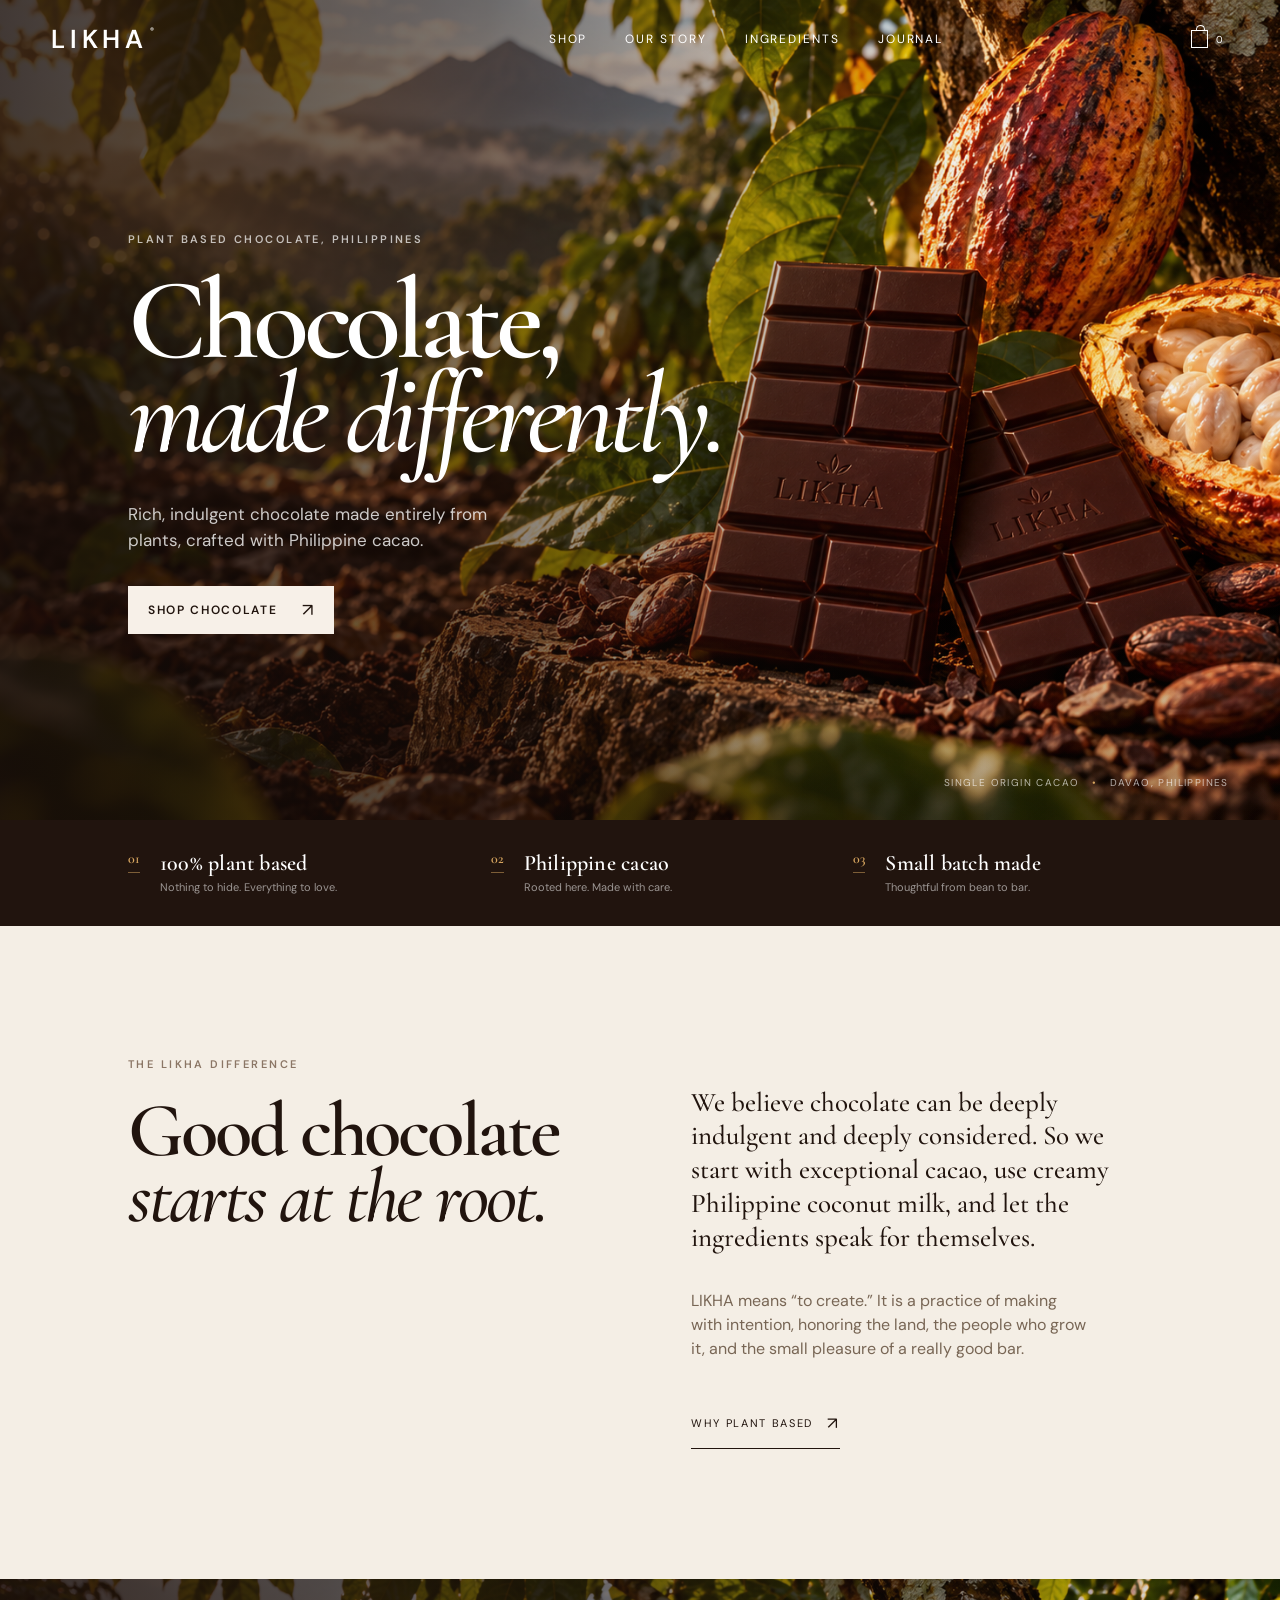
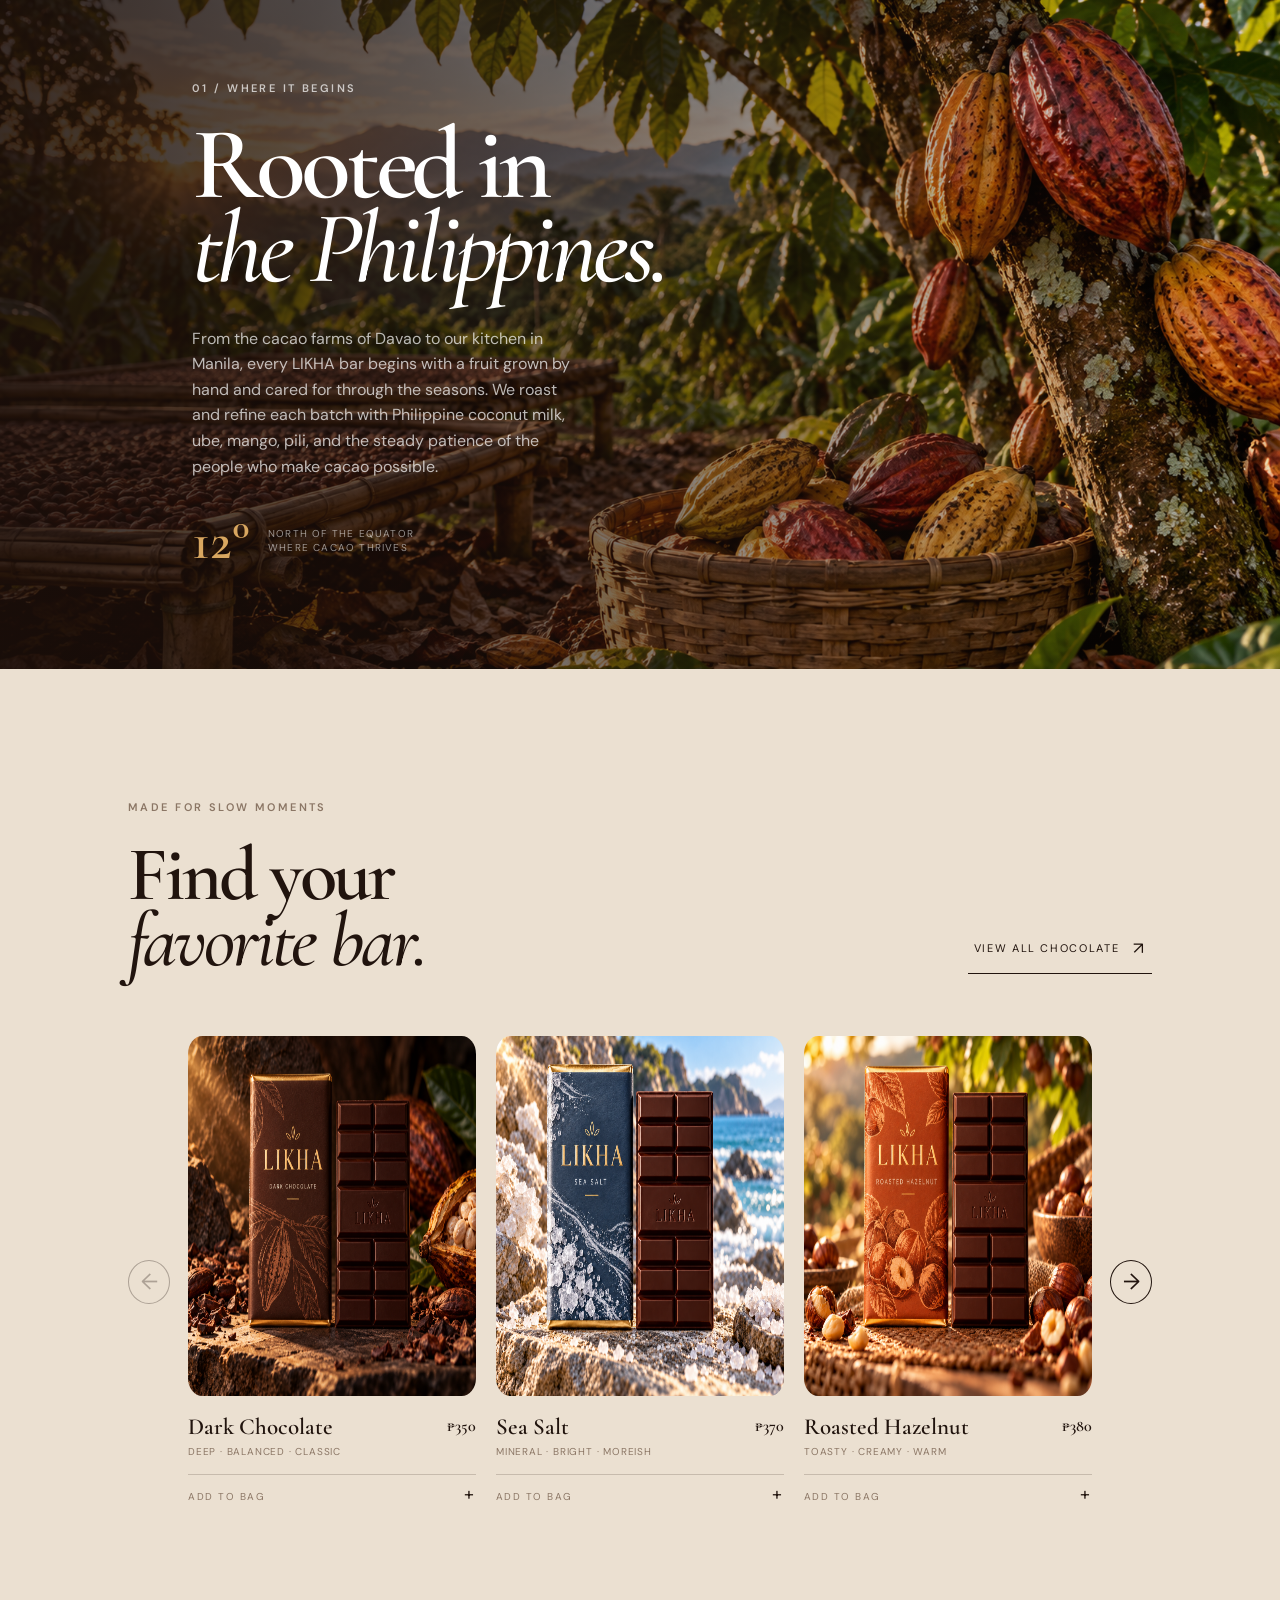
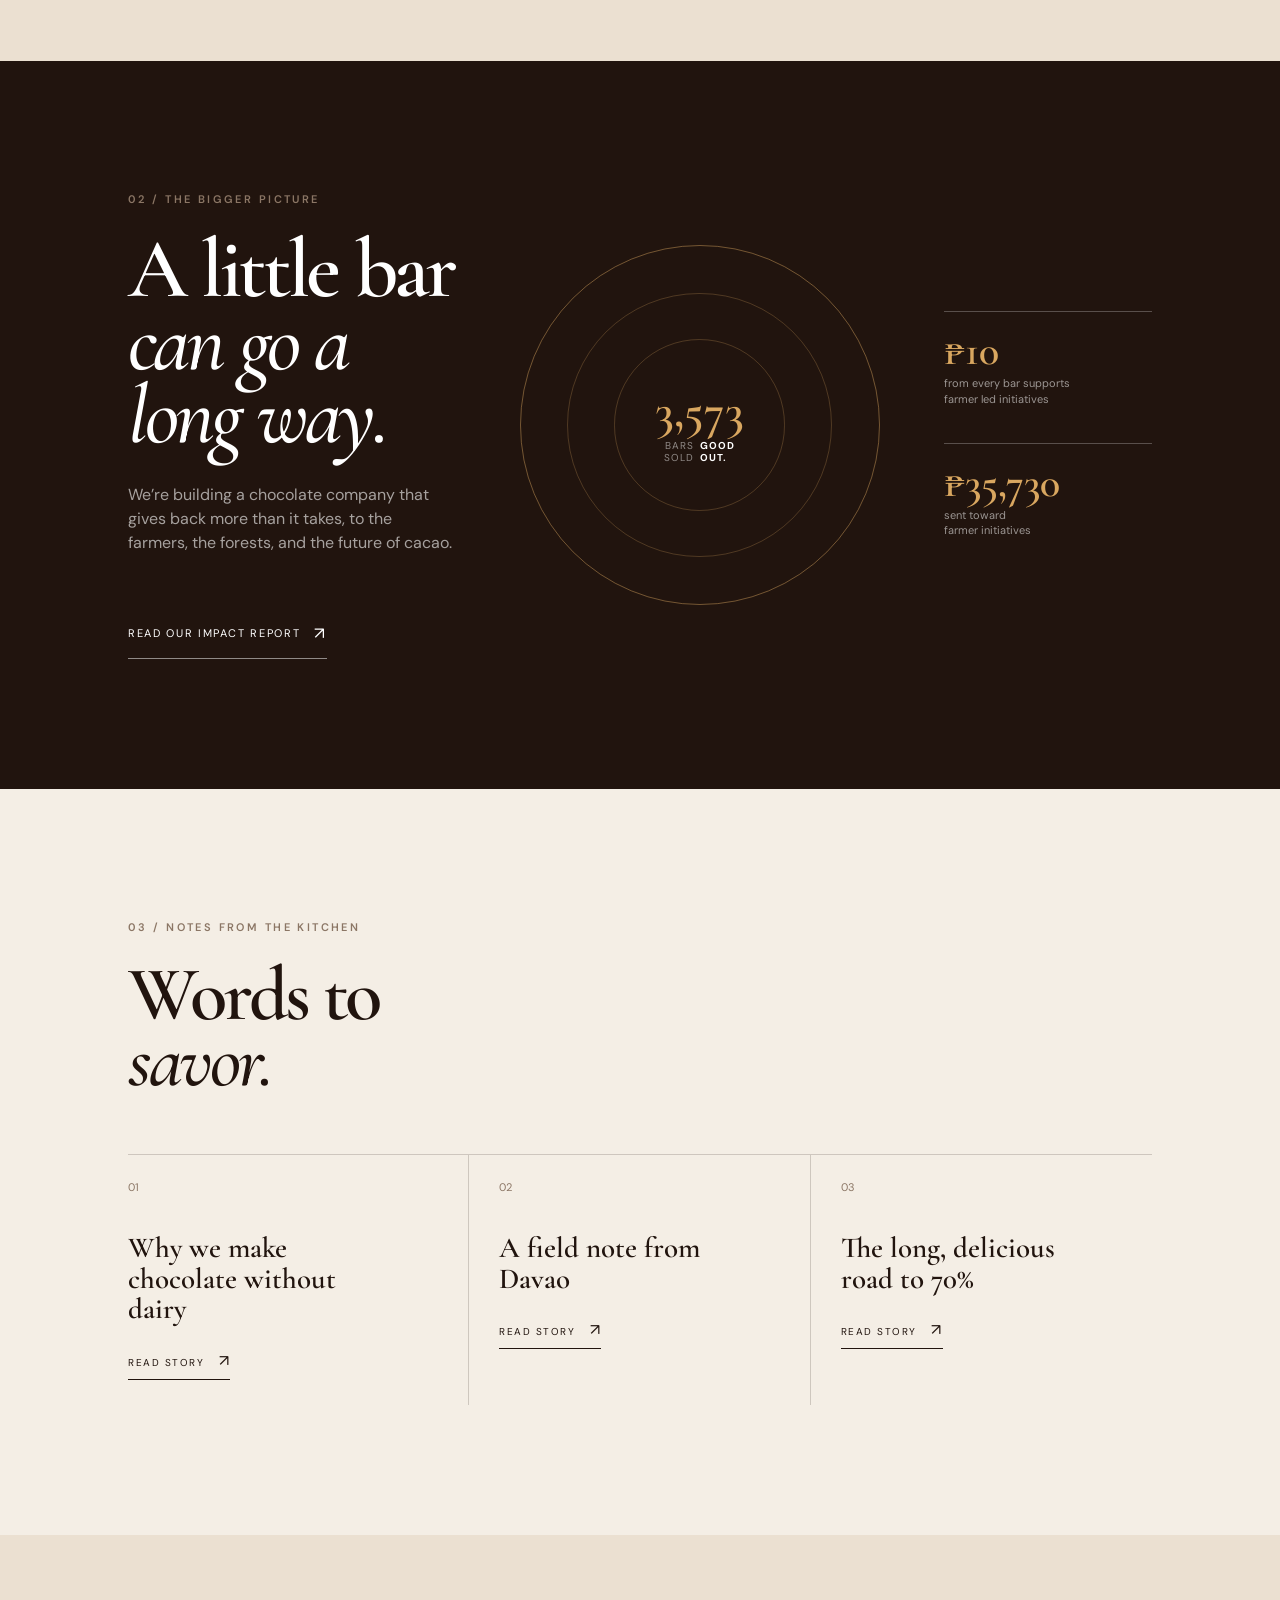
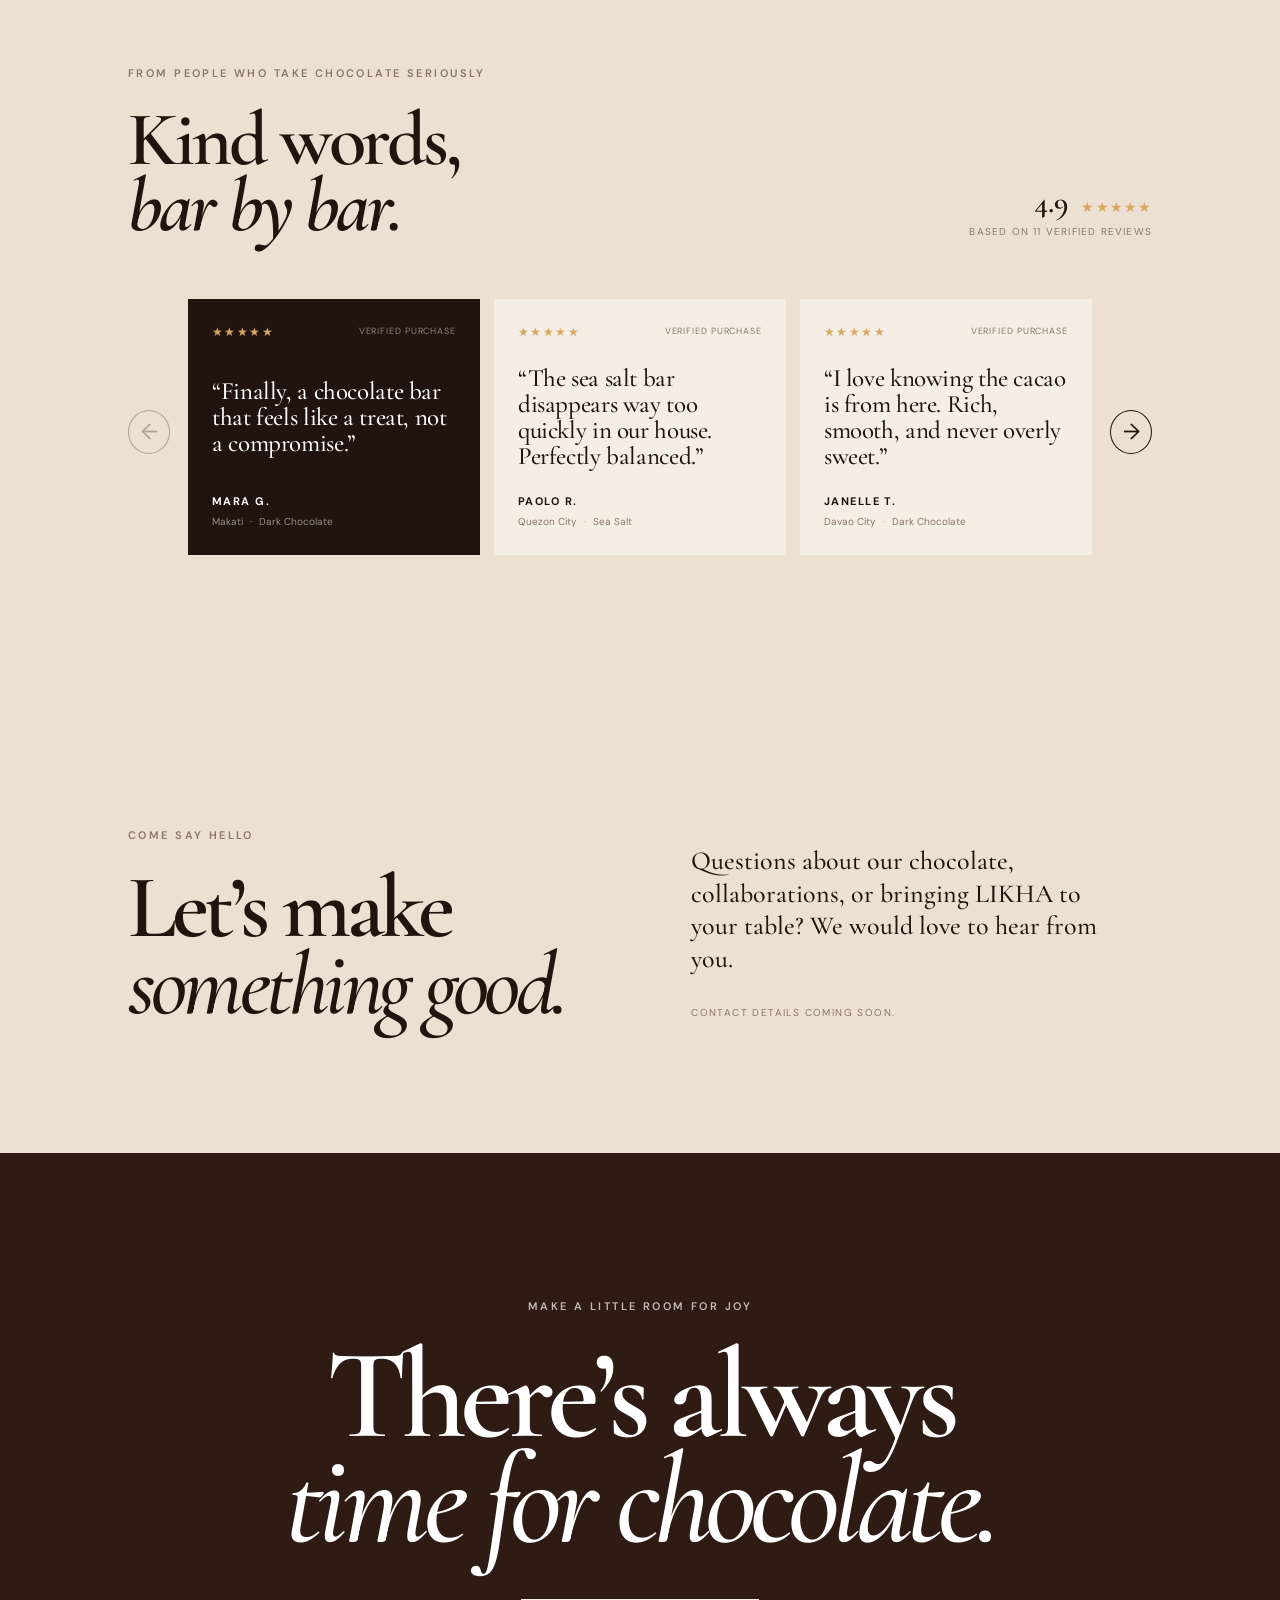
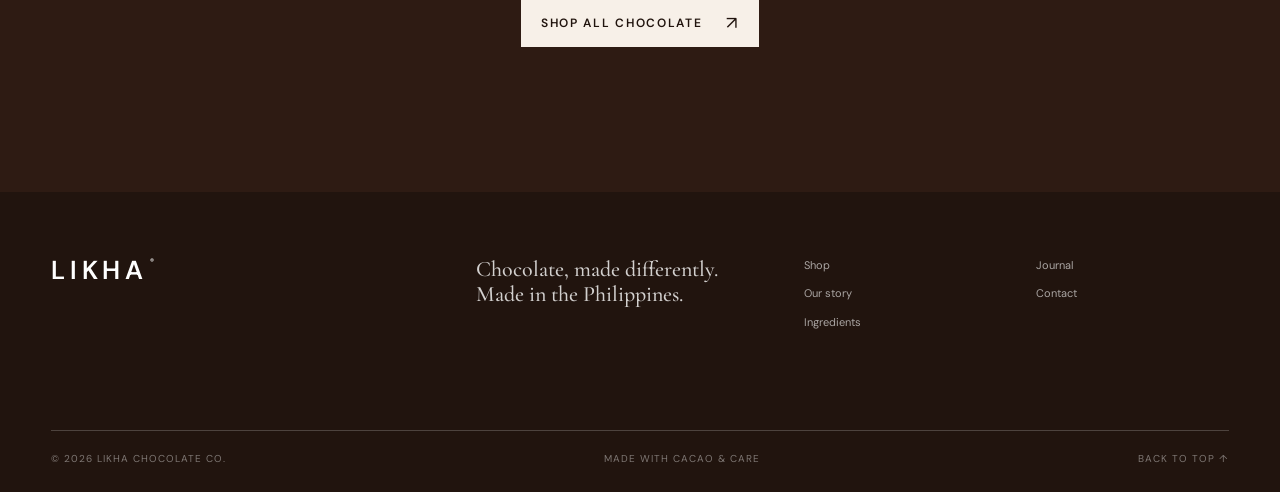
==== commit 8f6b963a: "Place journal and contact in fourth footer column" ====
--- a/index.html
+++ b/index.html
@@ -132,7 +132,7 @@
       <section class="final-cta"><p class="eyebrow light">Make a little room for joy</p><h2>There’s always<br /><em>time for chocolate.</em></h2><a class="button button-light" href="#shop">Shop all chocolate <b>↗</b></a></section>
     </main>
 
-    <footer class="site-footer"><div class="footer-top"><a class="wordmark" href="#top">LIKHA<span>®</span></a><p>Chocolate, made differently.<br />Made in the Philippines.</p><div class="footer-links"><a href="#shop">Shop</a><a href="#story">Our story</a><a href="#ingredients">Ingredients</a><a href="#journal">Journal</a><a href="#contact">Contact</a></div></div><div class="footer-bottom"><span>© <span id="year"></span> LIKHA Chocolate Co.</span><span>Made with cacao & care</span><a href="#top">Back to top ↑</a></div></footer>
+    <footer class="site-footer"><div class="footer-top"><a class="wordmark" href="#top">LIKHA<span>®</span></a><p>Chocolate, made differently.<br />Made in the Philippines.</p><div class="footer-links"><a href="#shop">Shop</a><a href="#story">Our story</a><a href="#ingredients">Ingredients</a></div><div class="footer-links"><a href="#journal">Journal</a><a href="#contact">Contact</a></div></div><div class="footer-bottom"><span>© <span id="year"></span> LIKHA Chocolate Co.</span><span>Made with cacao & care</span><a href="#top">Back to top ↑</a></div></footer>
     <dialog class="product-dialog" id="productDialog" aria-labelledby="dialogTitle">
       <button class="dialog-close" id="dialogClose" type="button" aria-label="Close product details">×</button>
       <div class="dialog-layout">
